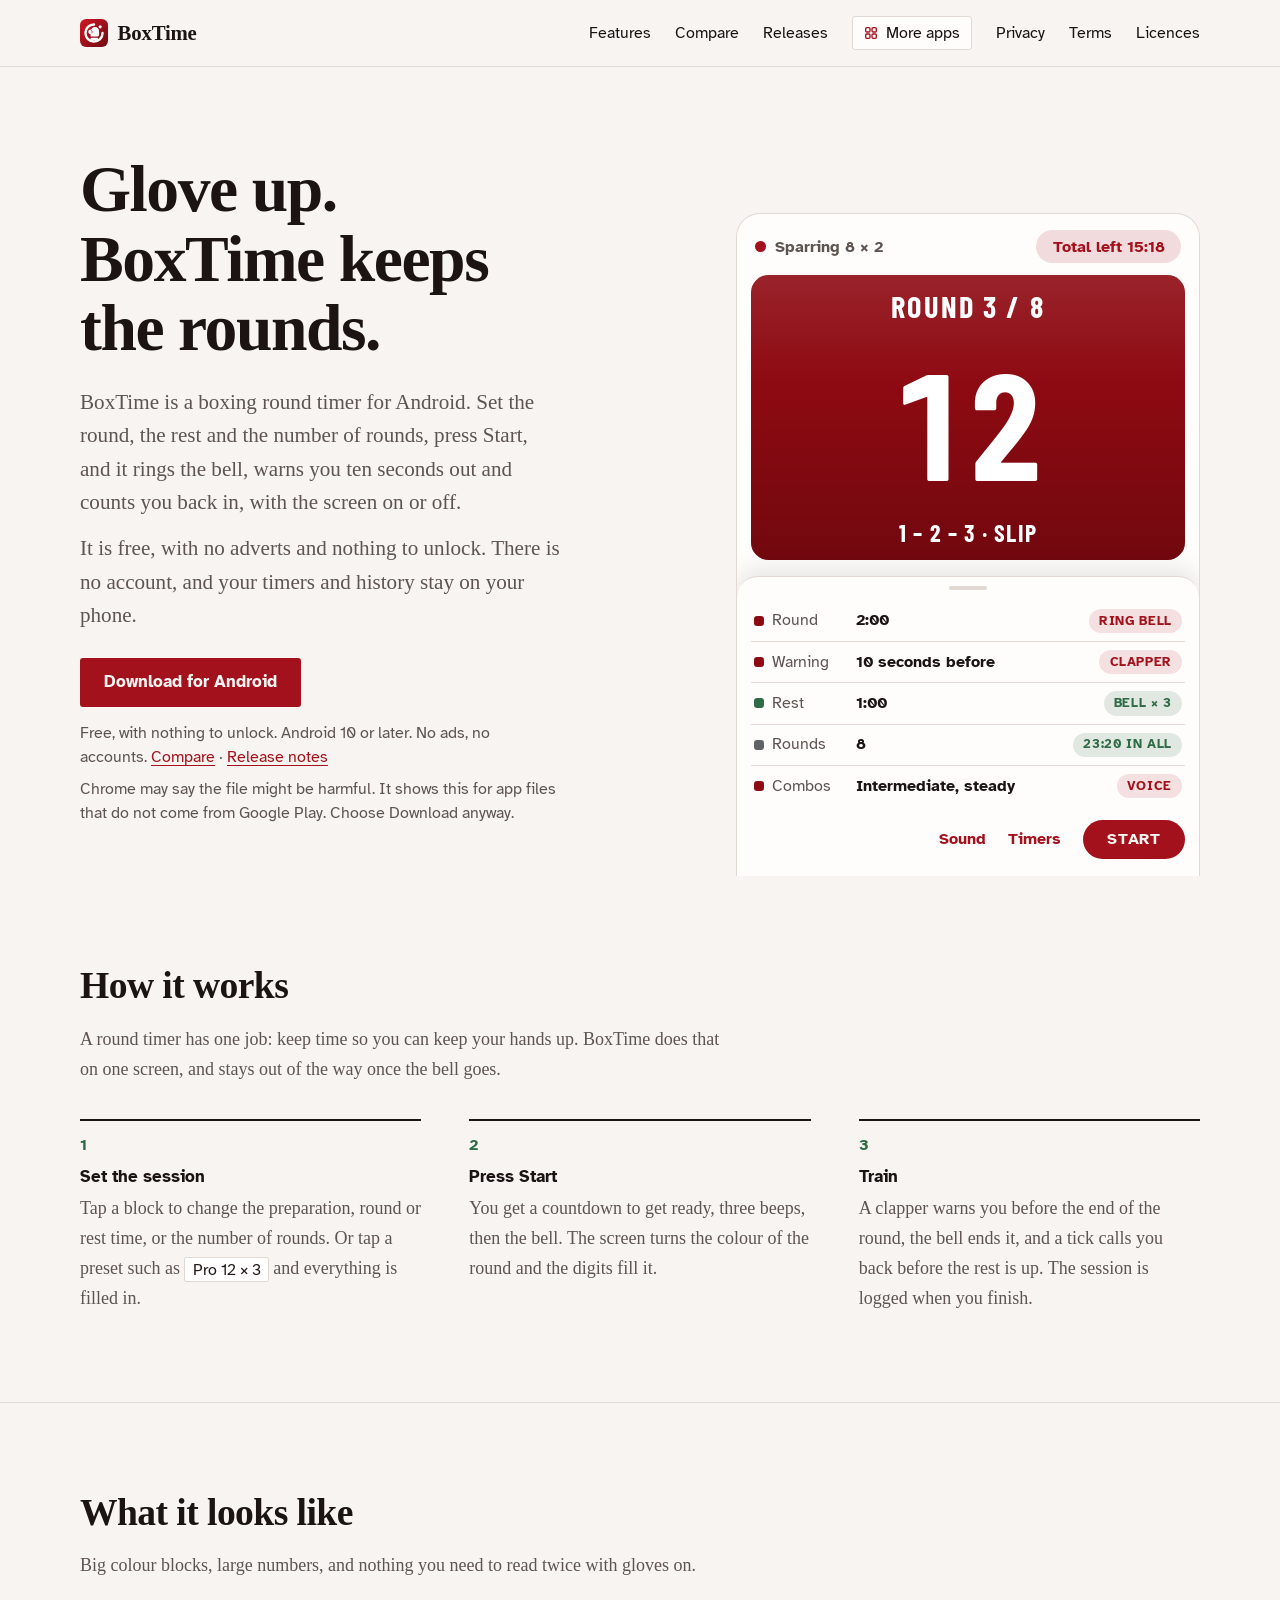
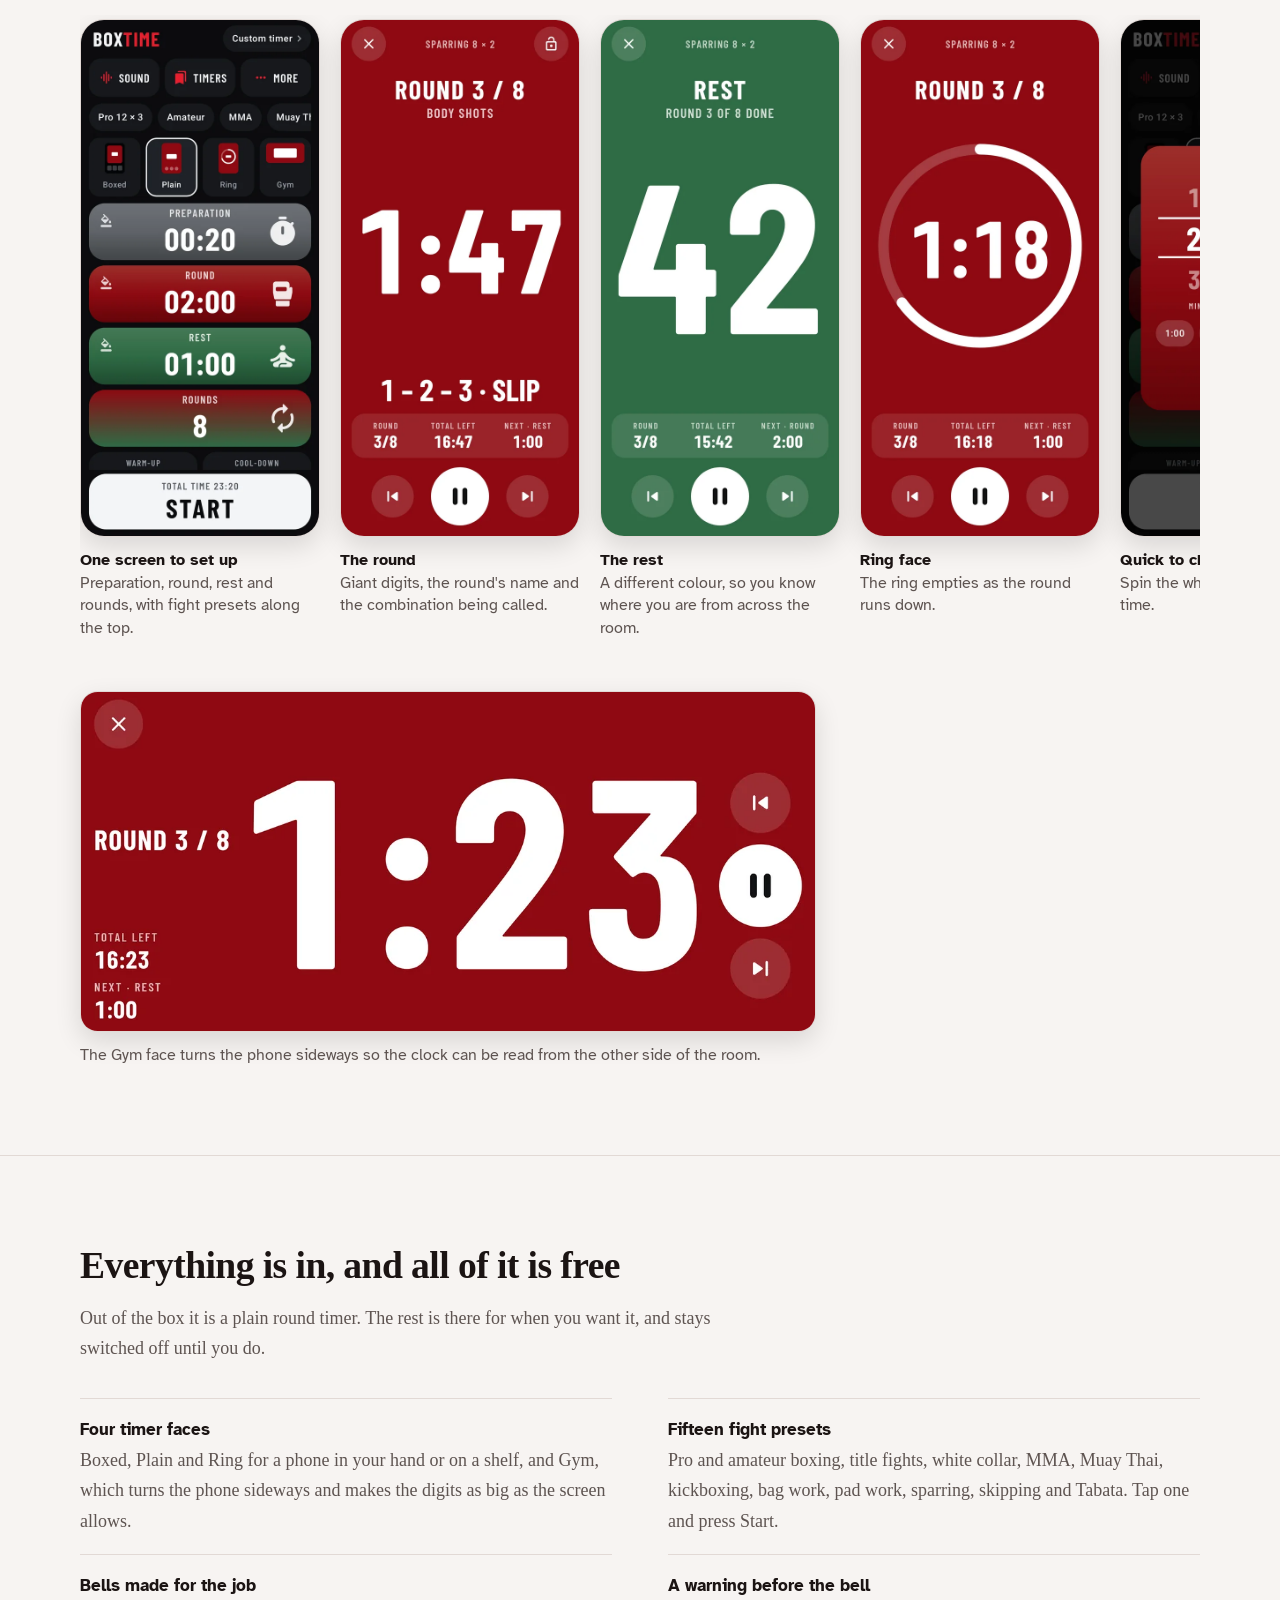
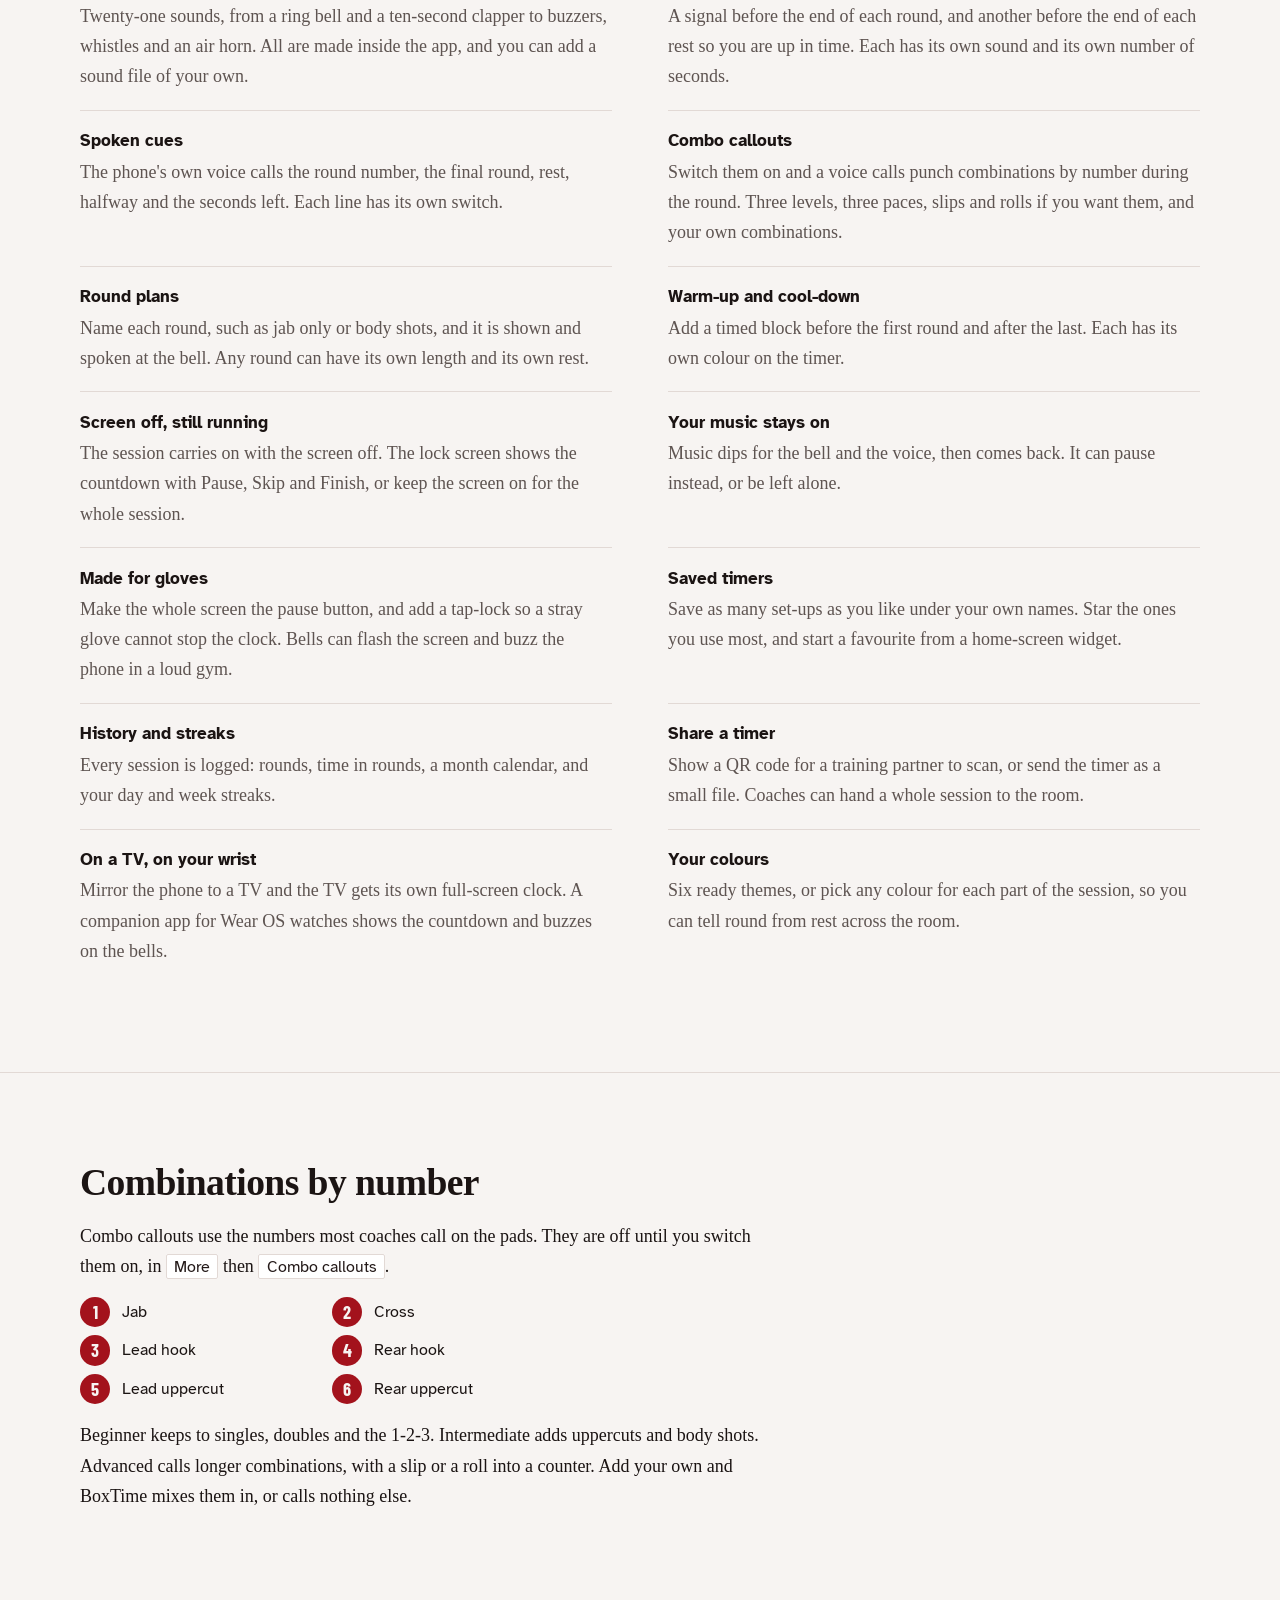
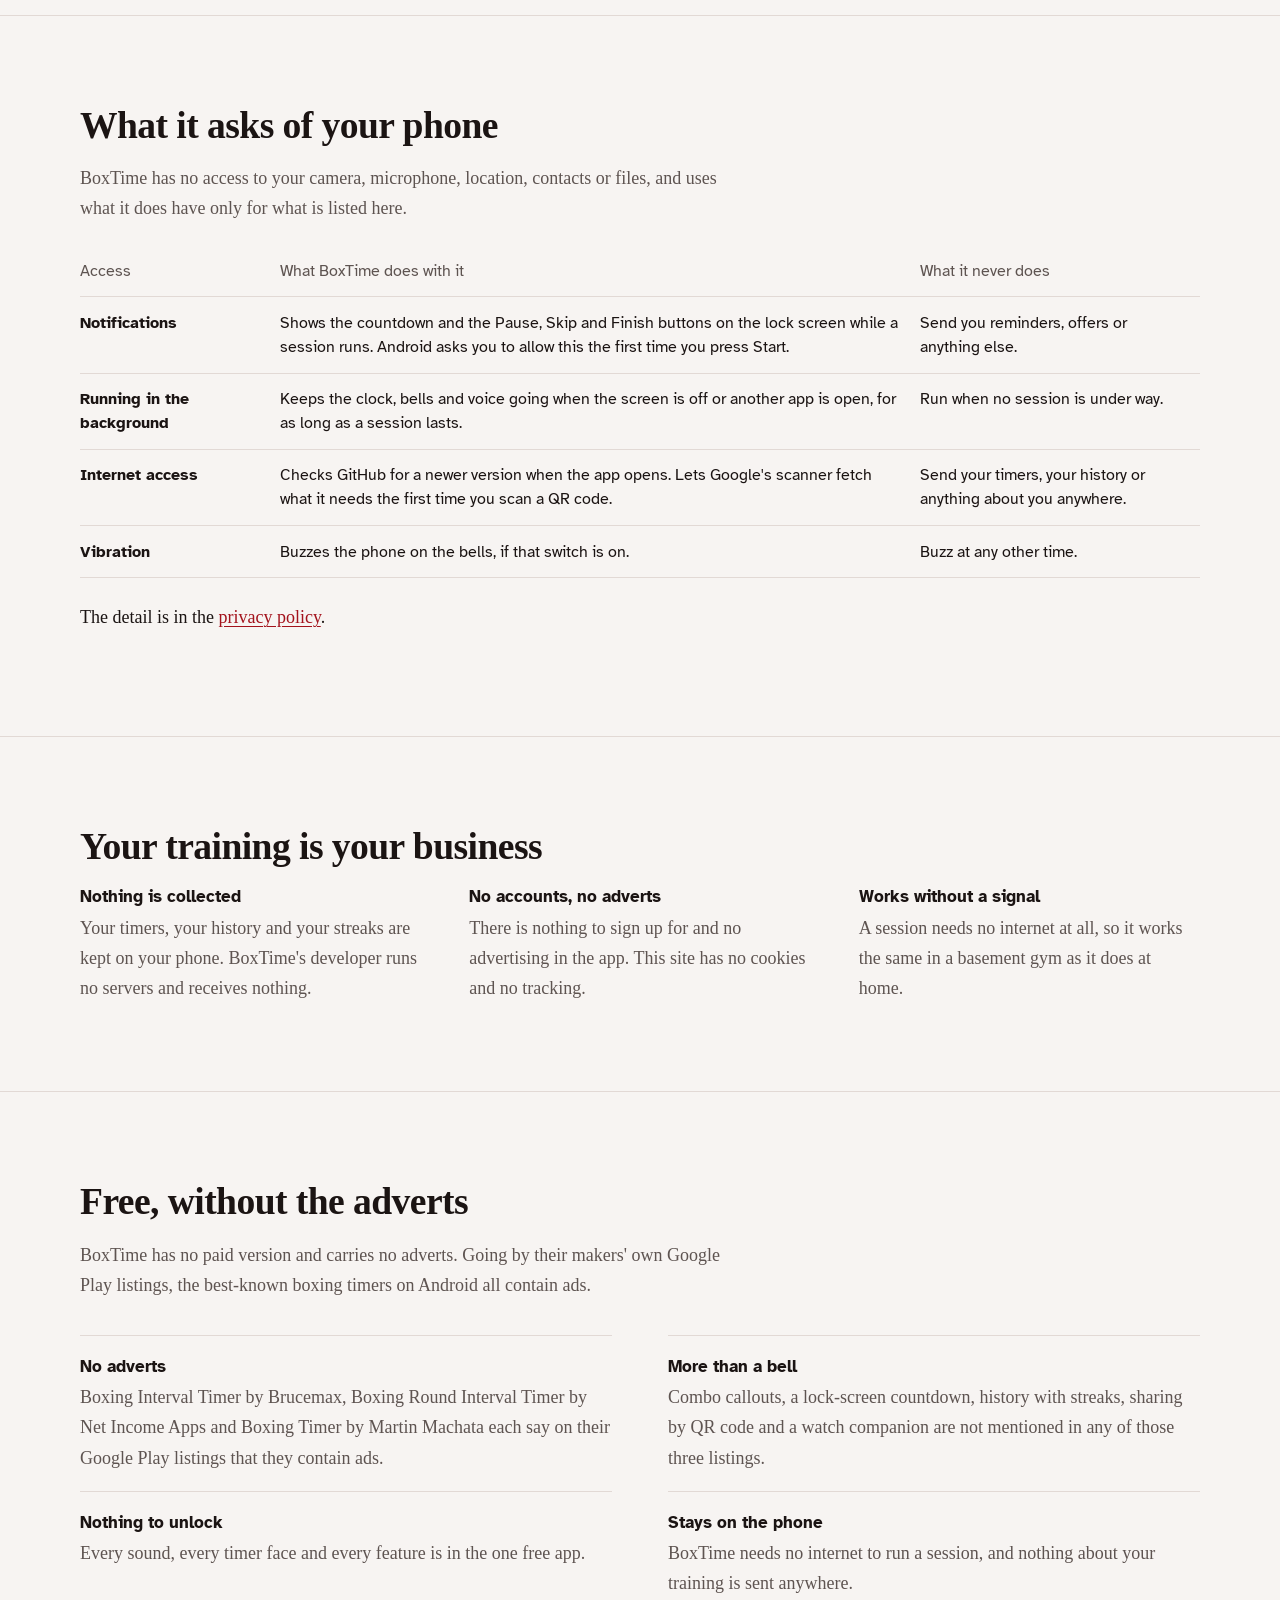
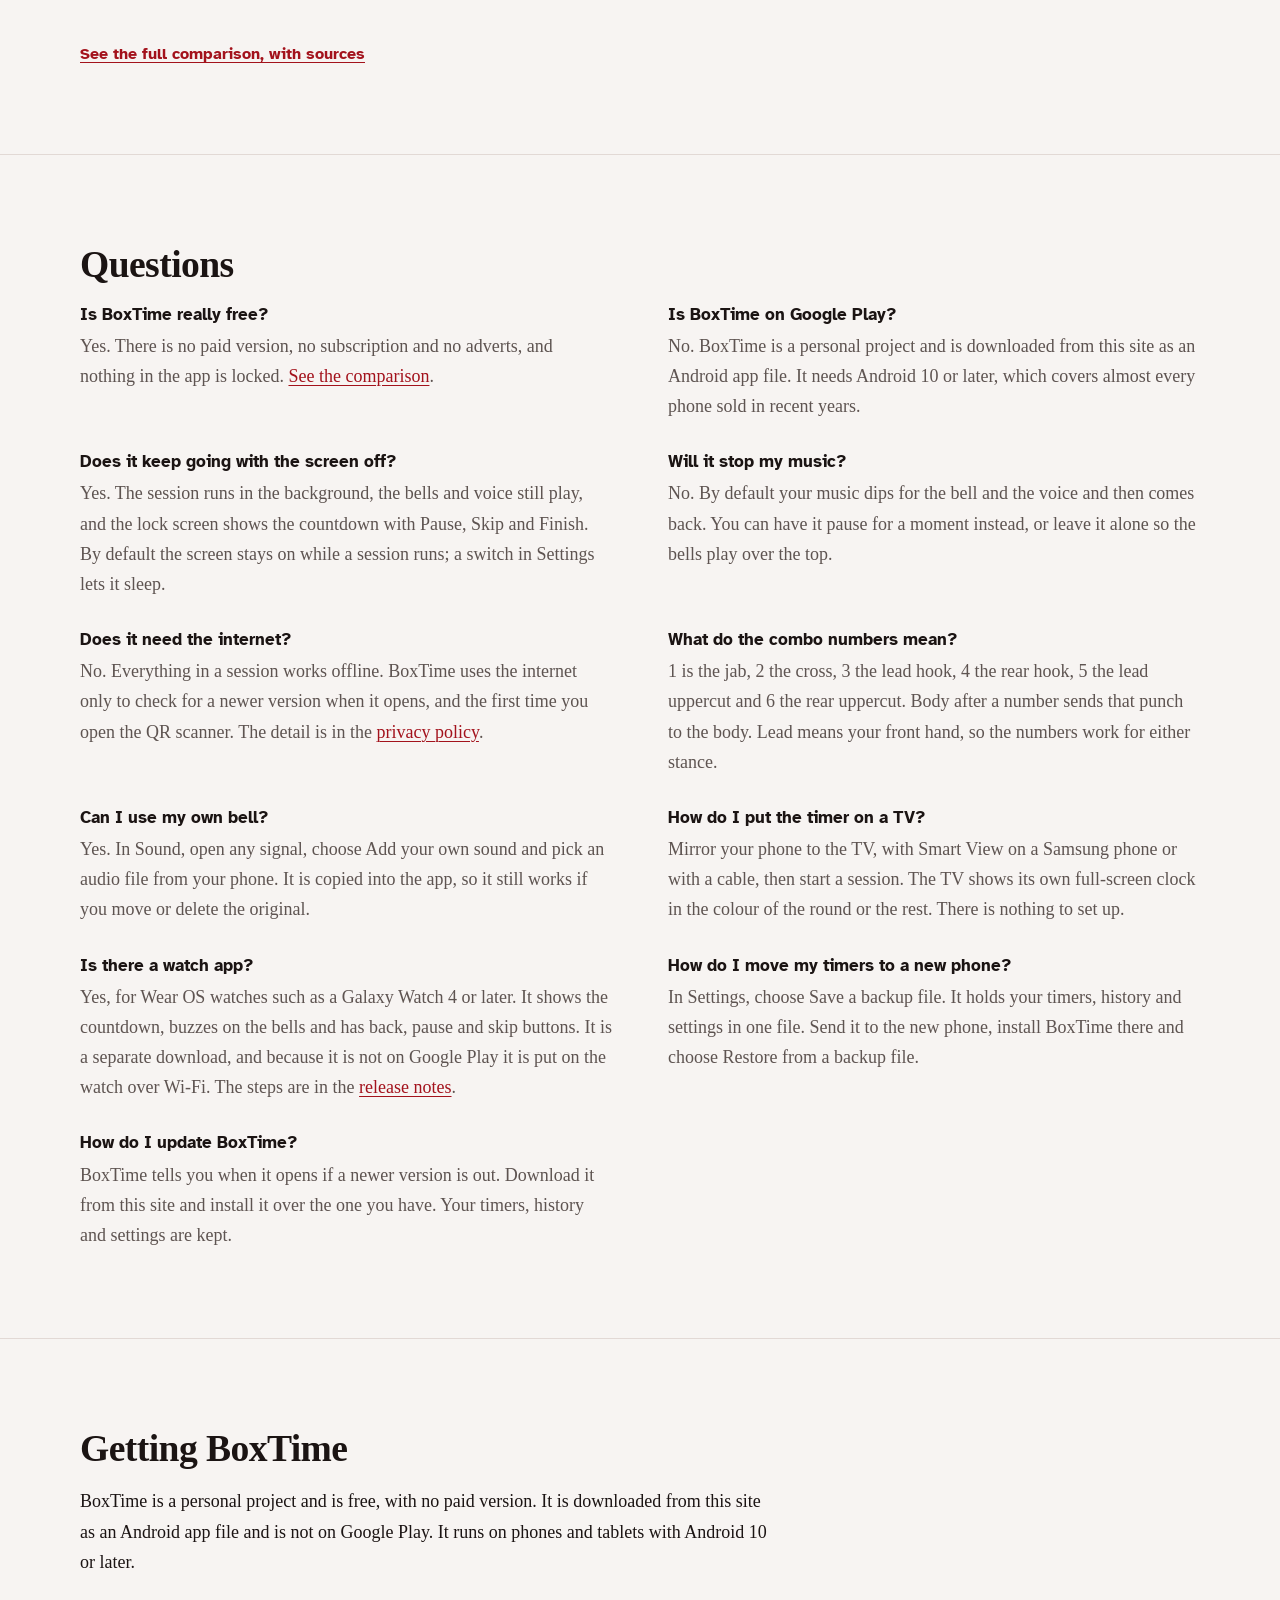
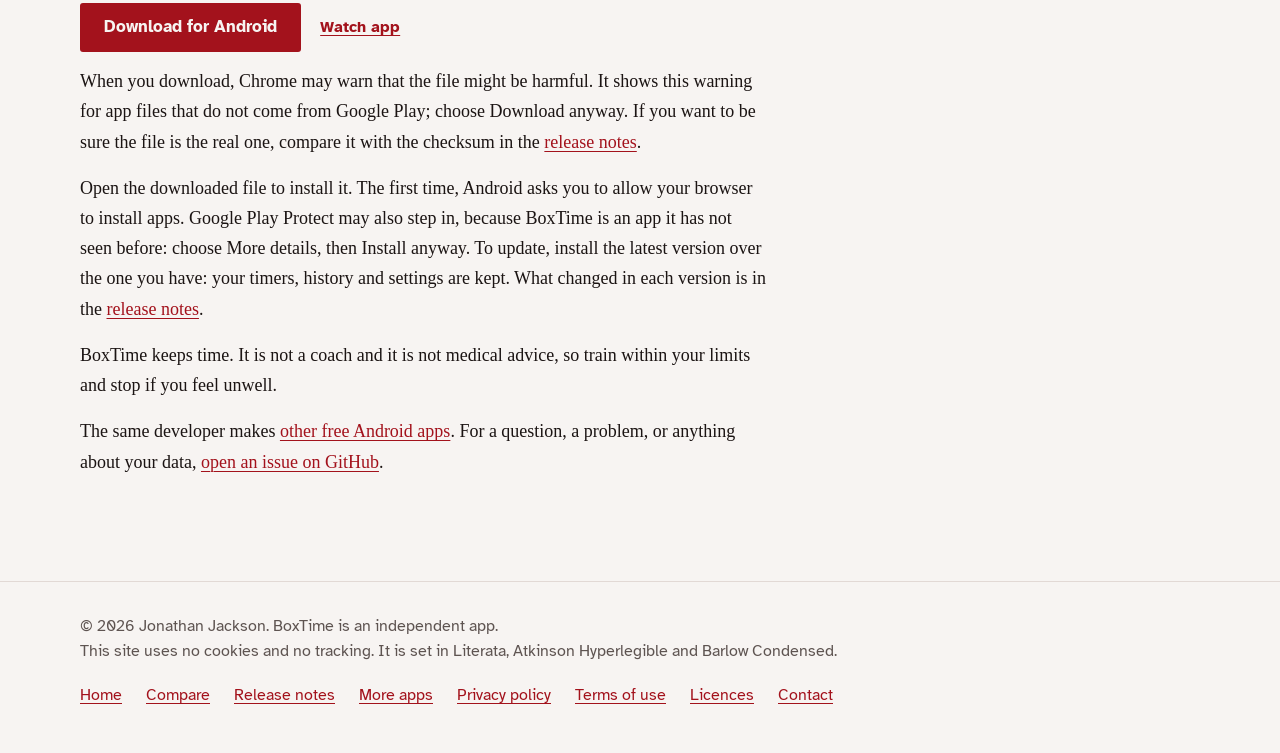
==== index.html @ b1525346 "Add the BoxTime website" ====
<!DOCTYPE html>
<html lang="en-GB">
<head>
<meta charset="utf-8">
<meta name="viewport" content="width=device-width, initial-scale=1">
<title>BoxTime: a free boxing round timer for Android</title>
<meta name="description" content="BoxTime is a boxing round timer for Android with bells, a ten-second warning, spoken cues and combo callouts. It runs with the screen off. Free, no adverts, no accounts.">
<meta name="author" content="Jonathan Jackson">
<link rel="canonical" href="https://customgpter.github.io/boxtime/">
<meta name="theme-color" content="#f7f4f2" media="(prefers-color-scheme: light)">
<meta name="theme-color" content="#100c0c" media="(prefers-color-scheme: dark)">
<meta property="og:type" content="website">
<meta property="og:site_name" content="BoxTime">
<meta property="og:title" content="BoxTime: a free boxing round timer for Android">
<meta property="og:description" content="BoxTime is a boxing round timer for Android with bells, a ten-second warning, spoken cues and combo callouts. It runs with the screen off. Free, no adverts, no accounts.">
<meta property="og:url" content="https://customgpter.github.io/boxtime/">
<meta property="og:image" content="https://customgpter.github.io/boxtime/assets/og.png">
<meta property="og:image:width" content="1200">
<meta property="og:image:height" content="630">
<meta property="og:image:alt" content="The BoxTime timer showing round 3 of 8 with 18 seconds left, beside the BoxTime name">
<meta property="og:locale" content="en_GB">
<meta name="twitter:card" content="summary_large_image">
<link rel="icon" href="assets/favicon.svg" type="image/svg+xml">
<link rel="apple-touch-icon" href="assets/apple-touch-icon.png">
<link rel="preload" href="assets/fonts/literata-latin-700-normal.woff2" as="font" type="font/woff2" crossorigin>
<link rel="preload" href="assets/fonts/literata-latin-400-normal.woff2" as="font" type="font/woff2" crossorigin>
<link rel="stylesheet" href="assets/site.css?v=1">
<script type="application/ld+json">{"@context":"https://schema.org","@type":"SoftwareApplication","name":"BoxTime","url":"https://customgpter.github.io/boxtime/","description":"BoxTime is an Android round timer for boxing, MMA, Muay Thai and bag work. It rings the bell, warns before the end of the round, speaks the round number and can call punch combinations. It runs with the screen off.","applicationCategory":"HealthApplication","applicationSubCategory":"Boxing round timer","operatingSystem":"Android 10 or later","softwareVersion":"1.0","downloadUrl":"https://github.com/CustomGPTer/boxtime/releases/latest/download/BoxTime.apk","releaseNotes":"https://customgpter.github.io/boxtime/releases.html","offers":{"@type":"Offer","price":"0","priceCurrency":"GBP"},"inLanguage":"en-GB","image":"https://customgpter.github.io/boxtime/assets/og.png","screenshot":["https://customgpter.github.io/boxtime/assets/shots/home.webp","https://customgpter.github.io/boxtime/assets/shots/timer.webp","https://customgpter.github.io/boxtime/assets/shots/ring.webp"],"featureList":["Four timer faces","Fifteen fight presets","Bells made for the job","A warning before the bell","Spoken cues","Combo callouts","Round plans","Warm-up and cool-down","Screen off, still running","Your music stays on","Made for gloves","Saved timers","History and streaks","Share a timer","On a TV, on your wrist","Your colours","Backup to a file","No adverts, no accounts"],"author":{"@type":"Person","name":"Jonathan Jackson"}}</script>
<script type="application/ld+json">{"@context":"https://schema.org","@type":"WebSite","name":"BoxTime","url":"https://customgpter.github.io/boxtime/","inLanguage":"en-GB"}</script>
<script type="application/ld+json">{"@context":"https://schema.org","@type":"FAQPage","mainEntity":[{"@type":"Question","name":"Is BoxTime really free?","acceptedAnswer":{"@type":"Answer","text":"Yes. There is no paid version, no subscription and no adverts, and nothing in the app is locked."}},{"@type":"Question","name":"Is BoxTime on Google Play?","acceptedAnswer":{"@type":"Answer","text":"No. BoxTime is a personal project and is downloaded from this site as an Android app file. It needs Android 10 or later, which covers almost every phone sold in recent years."}},{"@type":"Question","name":"Does it keep going with the screen off?","acceptedAnswer":{"@type":"Answer","text":"Yes. The session runs in the background, the bells and voice still play, and the lock screen shows the countdown with Pause, Skip and Finish. By default the screen stays on while a session runs; a switch in Settings lets it sleep."}},{"@type":"Question","name":"Will it stop my music?","acceptedAnswer":{"@type":"Answer","text":"No. By default your music dips for the bell and the voice and then comes back. You can have it pause for a moment instead, or leave it alone so the bells play over the top."}},{"@type":"Question","name":"Does it need the internet?","acceptedAnswer":{"@type":"Answer","text":"No. Everything in a session works offline. BoxTime uses the internet only to check for a newer version when it opens, and the first time you open the QR scanner."}},{"@type":"Question","name":"What do the combo numbers mean?","acceptedAnswer":{"@type":"Answer","text":"1 is the jab, 2 the cross, 3 the lead hook, 4 the rear hook, 5 the lead uppercut and 6 the rear uppercut. Body after a number sends that punch to the body. Lead means your front hand, so the numbers work for either stance."}},{"@type":"Question","name":"Can I use my own bell?","acceptedAnswer":{"@type":"Answer","text":"Yes. In Sound, open any signal, choose Add your own sound and pick an audio file from your phone. It is copied into the app, so it still works if you move or delete the original."}},{"@type":"Question","name":"How do I put the timer on a TV?","acceptedAnswer":{"@type":"Answer","text":"Mirror your phone to the TV, with Smart View on a Samsung phone or with a cable, then start a session. The TV shows its own full-screen clock in the colour of the round or the rest. There is nothing to set up."}},{"@type":"Question","name":"Is there a watch app?","acceptedAnswer":{"@type":"Answer","text":"Yes, for Wear OS watches such as a Galaxy Watch 4 or later. It shows the countdown, buzzes on the bells and has back, pause and skip buttons. It is a separate download, and because it is not on Google Play it is put on the watch over Wi-Fi."}},{"@type":"Question","name":"How do I move my timers to a new phone?","acceptedAnswer":{"@type":"Answer","text":"In Settings, choose Save a backup file. It holds your timers, history and settings in one file. Send it to the new phone, install BoxTime there and choose Restore from a backup file."}},{"@type":"Question","name":"How do I update BoxTime?","acceptedAnswer":{"@type":"Answer","text":"BoxTime tells you when it opens if a newer version is out. Download it from this site and install it over the one you have. Your timers, history and settings are kept."}}]}</script>
</head>
<body>
<a class="skip" href="#main">Skip to content</a>
<header class="masthead">
<div class="wrap">
<a class="brand" href="./" aria-label="BoxTime home"><svg viewBox="0 0 108 108" aria-hidden="true"><defs><linearGradient id="bt-m" x1="0" y1="0" x2="1" y2="1"><stop offset="0" stop-color="#d01826"/><stop offset="1" stop-color="#6e0a10"/></linearGradient></defs><rect width="108" height="108" rx="24" fill="url(#bt-m)"/><g transform="translate(54 54) scale(1.32) translate(-54 -54)"><path d="M54 29a25 25 0 1 0 25 25" fill="none" stroke="#fff" stroke-width="7" stroke-linecap="round"/><circle cx="72" cy="36" r="4.5" fill="#fff"/><g transform="translate(54 56) scale(1.12) translate(-54 -56)"><path fill="#fff" d="M47 66.5h15.5a2 2 0 0 1 2 2v2.2a2 2 0 0 1-2 2H47a2 2 0 0 1-2-2v-2.2a2 2 0 0 1 2-2z"/><path fill="#fff" d="M45.2 63.6V57.5c-3.6-.6-6-3.3-6-6.7 0-3.3 2.6-5.8 5.8-5.8.5 0 1 .1 1.5.2C48.3 41.3 52 38.8 56.5 38.8c6.3 0 10.7 4.7 10.7 10.7v9.3c0 2.7-2.1 4.8-4.8 4.8z"/><path d="M46.3 46.2c1.7 1.3 2.7 3.1 2.7 5.3v2.2" fill="none" stroke="#b3121d" stroke-width="2.2" stroke-linecap="round"/></g></g></svg><span>BoxTime</span></a>
<nav aria-label="Main"><ul><li><a href="./#features">Features</a></li><li><a href="compare.html">Compare</a></li><li><a href="releases.html">Releases</a></li><li><a class="more-apps" href="more-apps.html"><svg viewBox="0 0 24 24" aria-hidden="true"><rect x="4" y="4" width="6.5" height="6.5" rx="1.6"/><rect x="13.5" y="4" width="6.5" height="6.5" rx="1.6"/><rect x="4" y="13.5" width="6.5" height="6.5" rx="1.6"/><rect x="13.5" y="13.5" width="6.5" height="6.5" rx="1.6"/></svg>More apps</a></li><li><a href="privacy.html">Privacy</a></li><li><a href="terms.html">Terms</a></li><li><a href="licences.html">Licences</a></li></ul></nav>
</div>
</header>
<main id="main">
<div class="hero">
<div class="wrap hero-grid">
<div class="hero-copy">
<h1>Glove up. BoxTime keeps the rounds.</h1>
<p class="lede">BoxTime is a boxing round timer for Android. Set the round, the rest and the number of rounds, press Start, and it rings the bell, warns you ten seconds out and counts you back in, with the screen on or off.</p>
<p class="lede">It is free, with no adverts and nothing to unlock. There is no account, and your timers and history stay on your phone.</p>
<p class="get"><a class="button" href="https://github.com/CustomGPTer/boxtime/releases/latest/download/BoxTime.apk">Download for Android</a></p>
<p class="facts">Free, with nothing to unlock. Android 10 or later. No ads, no accounts. <a href="compare.html">Compare</a> &middot; <a href="releases.html">Release notes</a></p>
<p class="facts">Chrome may say the file might be harmful. It shows this for app files that do not come from Google Play. Choose Download anyway.</p>
</div>
<div class="demo" role="img" aria-label="The BoxTime timer during round 3 of 8. A red screen counts down the last seconds of the round and shows the combination being called, 1, 2, 3, slip. At the bell the screen flashes and turns green for the rest. Underneath are the settings for the session: two-minute rounds, a clapper ten seconds before the bell, one-minute rests, eight rounds and combo callouts. The buttons read Sound, Timers and Start."><div class="view"><div class="bar"><span class="dot"></span><span>Sparring 8 &times; 2</span><span class="next">Total left 15:18</span></div><div class="stage"><span class="ph"><span class="ph-a">Round 3 / 8</span><span class="ph-b">Rest</span></span><span class="clock"><span class="reel"><b>12</b><b>11</b><b>10</b><b>9</b><b>8</b><b>7</b><b>6</b><b>5</b><b>4</b><b>3</b><b>2</b><b>1</b><b>8</b><b>7</b><b>6</b><b>5</b><b>4</b><b>3</b><b>2</b><b>1</b></span></span><span class="call"><span class="call-a">1 &ndash; 2 &ndash; 3 &middot; slip</span><span class="call-b">Round 4 next</span></span></div></div><div class="sheet"><ul class="rows"><li class="row" style="--j:0;--c:#8e0a12"><span class="k">Round</span><span class="v">2:00</span><span class="t">Ring bell</span></li><li class="row" style="--j:1;--c:#8e0a12"><span class="k">Warning</span><span class="v">10 seconds before</span><span class="t">Clapper</span></li><li class="row calm" style="--j:2;--c:#2f6b45"><span class="k">Rest</span><span class="v">1:00</span><span class="t">Bell &times; 3</span></li><li class="row calm" style="--j:3;--c:#5f6368"><span class="k">Rounds</span><span class="v">8</span><span class="t">23:20 in all</span></li><li class="row" style="--j:4;--c:#8e0a12"><span class="k">Combos</span><span class="v">Intermediate, steady</span><span class="t">Voice</span></li></ul><div class="acts"><span>Sound</span><span>Timers</span><span class="do">START</span></div></div></div>
</div>
</div>

<section id="how" aria-labelledby="how-h">
<div class="wrap">
<h2 id="how-h">How it works</h2>
<p class="intro">A round timer has one job: keep time so you can keep your hands up. BoxTime does that on one screen, and stays out of the way once the bell goes.</p>
<ol class="steps">
<li><h3>Set the session</h3><p>Tap a block to change the preparation, round or rest time, or the number of rounds. Or tap a preset such as <span class="path">Pro 12 &times; 3</span> and everything is filled in.</p></li>
<li><h3>Press Start</h3><p>You get a countdown to get ready, three beeps, then the bell. The screen turns the colour of the round and the digits fill it.</p></li>
<li><h3>Train</h3><p>A clapper warns you before the end of the round, the bell ends it, and a tick calls you back before the rest is up. The session is logged when you finish.</p></li>
</ol>
</div>
</section>

<section id="screens" aria-labelledby="screens-h">
<div class="wrap">
<h2 id="screens-h">What it looks like</h2>
<p class="intro">Big colour blocks, large numbers, and nothing you need to read twice with gloves on.</p>
<ul class="shots"><li><figure><img src="assets/shots/home.webp" width="540" height="1170" alt="One screen to set up: Preparation, round, rest and rounds, with fight presets along the top."><figcaption><strong>One screen to set up</strong>Preparation, round, rest and rounds, with fight presets along the top.</figcaption></figure></li><li><figure><img src="assets/shots/timer.webp" width="540" height="1170" alt="The round: Giant digits, the round's name and the combination being called."><figcaption><strong>The round</strong>Giant digits, the round's name and the combination being called.</figcaption></figure></li><li><figure><img src="assets/shots/rest.webp" width="540" height="1170" alt="The rest: A different colour, so you know where you are from across the room."><figcaption><strong>The rest</strong>A different colour, so you know where you are from across the room.</figcaption></figure></li><li><figure><img src="assets/shots/ring.webp" width="540" height="1170" alt="Ring face: The ring empties as the round runs down."><figcaption><strong>Ring face</strong>The ring empties as the round runs down.</figcaption></figure></li><li><figure><img src="assets/shots/picker.webp" width="540" height="1170" alt="Quick to change: Spin the wheels or tap a ready time."><figcaption><strong>Quick to change</strong>Spin the wheels or tap a ready time.</figcaption></figure></li><li><figure><img src="assets/shots/history.webp" width="540" height="1170" alt="History: Sessions, rounds, streaks and a month calendar."><figcaption><strong>History</strong>Sessions, rounds, streaks and a month calendar.</figcaption></figure></li></ul>
<figure class="wide-shot"><img src="assets/shots/gym.webp" width="1040" height="480" alt="The Gym face: the phone turned sideways, with the time left in the round filling the screen" loading="lazy"><figcaption>The Gym face turns the phone sideways so the clock can be read from the other side of the room.</figcaption></figure>
</div>
</section>

<section id="features" aria-labelledby="features-h">
<div class="wrap">
<h2 id="features-h">Everything is in, and all of it is free</h2>
<p class="intro">Out of the box it is a plain round timer. The rest is there for when you want it, and stays switched off until you do.</p>
<dl class="features">
<div><dt>Four timer faces</dt><dd>Boxed, Plain and Ring for a phone in your hand or on a shelf, and Gym, which turns the phone sideways and makes the digits as big as the screen allows.</dd></div>
<div><dt>Fifteen fight presets</dt><dd>Pro and amateur boxing, title fights, white collar, MMA, Muay Thai, kickboxing, bag work, pad work, sparring, skipping and Tabata. Tap one and press Start.</dd></div>
<div><dt>Bells made for the job</dt><dd>Twenty-one sounds, from a ring bell and a ten-second clapper to buzzers, whistles and an air horn. All are made inside the app, and you can add a sound file of your own.</dd></div>
<div><dt>A warning before the bell</dt><dd>A signal before the end of each round, and another before the end of each rest so you are up in time. Each has its own sound and its own number of seconds.</dd></div>
<div><dt>Spoken cues</dt><dd>The phone's own voice calls the round number, the final round, rest, halfway and the seconds left. Each line has its own switch.</dd></div>
<div><dt>Combo callouts</dt><dd>Switch them on and a voice calls punch combinations by number during the round. Three levels, three paces, slips and rolls if you want them, and your own combinations.</dd></div>
<div><dt>Round plans</dt><dd>Name each round, such as jab only or body shots, and it is shown and spoken at the bell. Any round can have its own length and its own rest.</dd></div>
<div><dt>Warm-up and cool-down</dt><dd>Add a timed block before the first round and after the last. Each has its own colour on the timer.</dd></div>
<div><dt>Screen off, still running</dt><dd>The session carries on with the screen off. The lock screen shows the countdown with Pause, Skip and Finish, or keep the screen on for the whole session.</dd></div>
<div><dt>Your music stays on</dt><dd>Music dips for the bell and the voice, then comes back. It can pause instead, or be left alone.</dd></div>
<div><dt>Made for gloves</dt><dd>Make the whole screen the pause button, and add a tap-lock so a stray glove cannot stop the clock. Bells can flash the screen and buzz the phone in a loud gym.</dd></div>
<div><dt>Saved timers</dt><dd>Save as many set-ups as you like under your own names. Star the ones you use most, and start a favourite from a home-screen widget.</dd></div>
<div><dt>History and streaks</dt><dd>Every session is logged: rounds, time in rounds, a month calendar, and your day and week streaks.</dd></div>
<div><dt>Share a timer</dt><dd>Show a QR code for a training partner to scan, or send the timer as a small file. Coaches can hand a whole session to the room.</dd></div>
<div><dt>On a TV, on your wrist</dt><dd>Mirror the phone to a TV and the TV gets its own full-screen clock. A companion app for Wear OS watches shows the countdown and buzzes on the bells.</dd></div>
<div><dt>Your colours</dt><dd>Six ready themes, or pick any colour for each part of the session, so you can tell round from rest across the room.</dd></div>
</dl>
</div>
</section>

<section id="combos" aria-labelledby="combos-h">
<div class="wrap"><div class="measure">
<h2 id="combos-h">Combinations by number</h2>
<p>Combo callouts use the numbers most coaches call on the pads. They are off until you switch them on, in <span class="path">More</span> then <span class="path">Combo callouts</span>.</p>
<ul class="punches">
<li><b>1</b>Jab</li><li><b>2</b>Cross</li><li><b>3</b>Lead hook</li><li><b>4</b>Rear hook</li><li><b>5</b>Lead uppercut</li><li><b>6</b>Rear uppercut</li>
</ul>
<p>Beginner keeps to singles, doubles and the 1-2-3. Intermediate adds uppercuts and body shots. Advanced calls longer combinations, with a slip or a roll into a counter. Add your own and BoxTime mixes them in, or calls nothing else.</p>
</div></div>
</section>

<section id="permissions" aria-labelledby="permissions-h">
<div class="wrap">
<h2 id="permissions-h">What it asks of your phone</h2>
<p class="intro">BoxTime has no access to your camera, microphone, location, contacts or files, and uses what it does have only for what is listed here.</p>
<div class="scroll">
<table>
<thead><tr><th scope="col">Access</th><th scope="col">What BoxTime does with it</th><th scope="col">What it never does</th></tr></thead>
<tbody>
<tr><th scope="row">Notifications</th><td>Shows the countdown and the Pause, Skip and Finish buttons on the lock screen while a session runs. Android asks you to allow this the first time you press Start.</td><td>Send you reminders, offers or anything else.</td></tr>
<tr><th scope="row">Running in the background</th><td>Keeps the clock, bells and voice going when the screen is off or another app is open, for as long as a session lasts.</td><td>Run when no session is under way.</td></tr>
<tr><th scope="row">Internet access</th><td>Checks GitHub for a newer version when the app opens. Lets Google's scanner fetch what it needs the first time you scan a QR code.</td><td>Send your timers, your history or anything about you anywhere.</td></tr>
<tr><th scope="row">Vibration</th><td>Buzzes the phone on the bells, if that switch is on.</td><td>Buzz at any other time.</td></tr>
</tbody>
</table>
</div>
<p class="after-table">The detail is in the <a href="privacy.html">privacy policy</a>.</p>
</div>
</section>

<section id="privacy" aria-labelledby="privacy-h">
<div class="wrap">
<h2 id="privacy-h">Your training is your business</h2>
<ul class="plain">
<li><h3>Nothing is collected</h3><p>Your timers, your history and your streaks are kept on your phone. BoxTime's developer runs no servers and receives nothing.</p></li>
<li><h3>No accounts, no adverts</h3><p>There is nothing to sign up for and no advertising in the app. This site has no cookies and no tracking.</p></li>
<li><h3>Works without a signal</h3><p>A session needs no internet at all, so it works the same in a basement gym as it does at home.</p></li>
</ul>
</div>
</section>

<section id="free" aria-labelledby="free-h">
<div class="wrap">
<h2 id="free-h">Free, without the adverts</h2>
<p class="intro">BoxTime has no paid version and carries no adverts. Going by their makers' own Google Play listings, the best-known boxing timers on Android all contain ads.</p>
<dl class="features">
<div><dt>No adverts</dt><dd>Boxing Interval Timer by Brucemax, Boxing Round Interval Timer by Net Income Apps and Boxing Timer by Martin Machata each say on their Google Play listings that they contain ads.</dd></div>
<div><dt>More than a bell</dt><dd>Combo callouts, a lock-screen countdown, history with streaks, sharing by QR code and a watch companion are not mentioned in any of those three listings.</dd></div>
<div><dt>Nothing to unlock</dt><dd>Every sound, every timer face and every feature is in the one free app.</dd></div>
<div><dt>Stays on the phone</dt><dd>BoxTime needs no internet to run a session, and nothing about your training is sent anywhere.</dd></div>
</dl>
<p class="more"><a href="compare.html">See the full comparison, with sources</a></p>
</div>
</section>

<section id="questions" aria-labelledby="questions-h">
<div class="wrap">
<h2 id="questions-h">Questions</h2>
<div class="faq">
<div><h3>Is BoxTime really free?</h3><p>Yes. There is no paid version, no subscription and no adverts, and nothing in the app is locked. <a href="compare.html">See the comparison</a>.</p></div><div><h3>Is BoxTime on Google Play?</h3><p>No. BoxTime is a personal project and is downloaded from this site as an Android app file. It needs Android 10 or later, which covers almost every phone sold in recent years.</p></div><div><h3>Does it keep going with the screen off?</h3><p>Yes. The session runs in the background, the bells and voice still play, and the lock screen shows the countdown with Pause, Skip and Finish. By default the screen stays on while a session runs; a switch in Settings lets it sleep.</p></div><div><h3>Will it stop my music?</h3><p>No. By default your music dips for the bell and the voice and then comes back. You can have it pause for a moment instead, or leave it alone so the bells play over the top.</p></div><div><h3>Does it need the internet?</h3><p>No. Everything in a session works offline. BoxTime uses the internet only to check for a newer version when it opens, and the first time you open the QR scanner. The detail is in the <a href="privacy.html#services">privacy policy</a>.</p></div><div><h3>What do the combo numbers mean?</h3><p>1 is the jab, 2 the cross, 3 the lead hook, 4 the rear hook, 5 the lead uppercut and 6 the rear uppercut. Body after a number sends that punch to the body. Lead means your front hand, so the numbers work for either stance.</p></div><div><h3>Can I use my own bell?</h3><p>Yes. In Sound, open any signal, choose Add your own sound and pick an audio file from your phone. It is copied into the app, so it still works if you move or delete the original.</p></div><div><h3>How do I put the timer on a TV?</h3><p>Mirror your phone to the TV, with Smart View on a Samsung phone or with a cable, then start a session. The TV shows its own full-screen clock in the colour of the round or the rest. There is nothing to set up.</p></div><div><h3>Is there a watch app?</h3><p>Yes, for Wear OS watches such as a Galaxy Watch 4 or later. It shows the countdown, buzzes on the bells and has back, pause and skip buttons. It is a separate download, and because it is not on Google Play it is put on the watch over Wi-Fi. The steps are in the <a href="releases.html#watch">release notes</a>.</p></div><div><h3>How do I move my timers to a new phone?</h3><p>In Settings, choose Save a backup file. It holds your timers, history and settings in one file. Send it to the new phone, install BoxTime there and choose Restore from a backup file.</p></div><div><h3>How do I update BoxTime?</h3><p>BoxTime tells you when it opens if a newer version is out. Download it from this site and install it over the one you have. Your timers, history and settings are kept.</p></div>
</div>
</div>
</section>

<section id="get" aria-labelledby="get-h">
<div class="wrap"><div class="measure">
<h2 id="get-h">Getting BoxTime</h2>
<p>BoxTime is a personal project and is free, with no paid version. It is downloaded from this site as an Android app file and is not on Google Play. It runs on phones and tablets with Android 10 or later.</p>
<p class="get"><a class="button" href="https://github.com/CustomGPTer/boxtime/releases/latest/download/BoxTime.apk">Download for Android</a><a class="also" href="releases.html#watch">Watch app</a></p>
<p>When you download, Chrome may warn that the file might be harmful. It shows this warning for app files that do not come from Google Play; choose Download anyway. If you want to be sure the file is the real one, compare it with the checksum in the <a href="releases.html#checking">release notes</a>.</p>
<p>Open the downloaded file to install it. The first time, Android asks you to allow your browser to install apps. Google Play Protect may also step in, because BoxTime is an app it has not seen before: choose More details, then Install anyway. To update, install the latest version over the one you have: your timers, history and settings are kept. What changed in each version is in the <a href="releases.html">release notes</a>.</p>
<p>BoxTime keeps time. It is not a coach and it is not medical advice, so train within your limits and stop if you feel unwell.</p>
<p>The same developer makes <a href="more-apps.html">other free Android apps</a>. For a question, a problem, or anything about your data, <a href="https://github.com/CustomGPTer/boxtime/issues">open an issue on GitHub</a>.</p>
</div></div>
</section>
</main>
<footer class="colophon">
<div class="wrap">
<div>
<p>&copy; 2026 Jonathan Jackson. BoxTime is an independent app.</p>
<p>This site uses no cookies and no tracking. It is set in Literata, Atkinson Hyperlegible and Barlow Condensed.</p>
</div>
<nav aria-label="Footer"><ul>
<li><a href="./">Home</a></li>
<li><a href="compare.html">Compare</a></li>
<li><a href="releases.html">Release notes</a></li>
<li><a href="more-apps.html">More apps</a></li>
<li><a href="privacy.html">Privacy policy</a></li>
<li><a href="terms.html">Terms of use</a></li>
<li><a href="licences.html">Licences</a></li>
<li><a href="https://github.com/CustomGPTer/boxtime/issues">Contact</a></li>
</ul></nav>
</div>
</footer>
</body>
</html>
---- assets/site.css ----
@font-face{font-family:"Literata";src:url("fonts/literata-latin-400-normal.woff2") format("woff2");font-weight:400;font-style:normal;font-display:swap}
@font-face{font-family:"Literata";src:url("fonts/literata-latin-400-italic.woff2") format("woff2");font-weight:400;font-style:italic;font-display:swap}
@font-face{font-family:"Literata";src:url("fonts/literata-latin-700-normal.woff2") format("woff2");font-weight:700;font-style:normal;font-display:swap}
@font-face{font-family:"Atkinson Hyperlegible";src:url("fonts/atkinson-hyperlegible-latin-400-normal.woff2") format("woff2");font-weight:400;font-style:normal;font-display:swap}
@font-face{font-family:"Atkinson Hyperlegible";src:url("fonts/atkinson-hyperlegible-latin-700-normal.woff2") format("woff2");font-weight:700;font-style:normal;font-display:swap}
@font-face{font-family:"Barlow Condensed";src:url("fonts/barlow-condensed-latin-700-normal.woff2") format("woff2");font-weight:700;font-style:normal;font-display:swap}

:root{
  --paper:#f7f4f2; --sheet:#fffdfc; --ink:#1b1413; --soft:#5e5451; --rule:#e2d9d5;
  --key:#a3121c; --mark:#2f6b45; --label:#ffffff; --label-ink:#241a19;
  --round:#8e0a12; --rest:#2f6b45; --prep:#5f6368;
  --serif:"Literata",Georgia,"Times New Roman",serif;
  --sans:"Atkinson Hyperlegible",system-ui,-apple-system,"Segoe UI",Roboto,sans-serif;
  --digits:"Barlow Condensed","Arial Narrow",Impact,sans-serif;
  color-scheme:light dark;
}
@media (prefers-color-scheme:dark){
  :root{--paper:#100c0c; --sheet:#191313; --ink:#f4ecea; --soft:#bbaca8; --rule:#352a2b;
    --key:#ff9da1; --mark:#86d3a3; --label:#221a1a; --label-ink:#f4ecea}
}

*,*::before,*::after{box-sizing:border-box}
html{-webkit-text-size-adjust:100%;scroll-behavior:smooth}
@media (prefers-reduced-motion:reduce){html{scroll-behavior:auto}}
body{margin:0;background:var(--paper);color:var(--ink);font:400 1.125rem/1.68 var(--serif);text-rendering:optimizeLegibility}
img,svg{max-width:100%;display:block}
a{color:var(--key);text-decoration-thickness:.06em;text-underline-offset:.18em}
a:hover{text-decoration-thickness:.12em}
:focus-visible{outline:3px solid var(--mark);outline-offset:3px;border-radius:2px}
code{font:.9em/1 ui-monospace,SFMono-Regular,Menlo,Consolas,monospace;overflow-wrap:anywhere}
.skip{position:absolute;left:-999px;top:0;background:var(--ink);color:var(--paper);padding:.6rem 1rem;z-index:10}
.skip:focus{left:.5rem;top:.5rem}

.wrap{width:min(70rem,100% - 2.5rem);margin-inline:auto}
.measure{max-width:43rem}

/* ---------- masthead */
.masthead{border-bottom:1px solid var(--rule)}
.masthead .wrap{display:flex;flex-wrap:wrap;align-items:center;justify-content:space-between;gap:.5rem 2rem;padding-block:1rem}
.brand{display:inline-flex;align-items:center;gap:.6rem;font:700 1.3rem/1 var(--serif);color:var(--ink);text-decoration:none;letter-spacing:-.01em}
.brand svg{width:1.75rem;height:1.75rem;flex:none}
.masthead nav ul{display:flex;flex-wrap:wrap;gap:.25rem 1.5rem;list-style:none;margin:0;padding:0;font:400 1rem/1.4 var(--sans)}
.masthead nav a{color:var(--ink);text-decoration:none;padding-block:.35rem;display:inline-block}
.masthead nav a:hover,.masthead nav a[aria-current="page"]{text-decoration:underline;text-decoration-color:var(--mark);text-decoration-thickness:.14em;text-underline-offset:.4em}

/* ---------- hero */
.hero{padding-block:clamp(2.5rem,7vw,5.5rem) 0}
.hero-grid{display:grid;gap:clamp(2rem,5vw,4rem);align-items:end}
@media (min-width:60rem){.hero-grid{grid-template-columns:minmax(0,5fr) minmax(0,6fr)}}
.hero-copy{padding-bottom:clamp(1rem,4vw,3.5rem)}
h1{font:700 clamp(2.5rem,6.2vw,4.1rem)/1.06 var(--serif);letter-spacing:-.022em;margin:0 0 1.4rem;text-wrap:balance}
.lede{font-size:clamp(1.15rem,2.1vw,1.32rem);line-height:1.58;color:var(--soft);margin:0 0 1.4rem;max-width:33rem}
.facts{font:400 1rem/1.5 var(--sans);color:var(--soft);margin:0}

/* the demo: the one place the page shows off */
.demo{font:400 clamp(.82rem,1.5vw,1rem)/1.3 var(--sans);width:100%;max-width:29rem;margin-inline:auto;border:1px solid var(--rule);border-bottom:0;border-radius:1.5em 1.5em 0 0;background:var(--sheet);overflow:hidden}
@media (min-width:60rem){.demo{margin-inline:auto 0}}
.view{position:relative;padding:.9em .9em 2.3em}
.bar{display:flex;align-items:center;gap:.6em;color:var(--soft);white-space:nowrap;padding:.1em .2em .75em;font-weight:700}
.bar .dot{width:.7em;height:.7em;border-radius:50%;background:var(--key);flex:none}
.bar .next{margin-left:auto;background:color-mix(in srgb,var(--key) 14%,transparent);color:var(--key);border-radius:2em;padding:.38em 1.05em}
.stage{position:relative;aspect-ratio:16/10.5;border-radius:1.1em;overflow:hidden;background:var(--round);color:#fff;display:grid;grid-template-rows:auto 1fr auto;justify-items:center;align-items:center;text-align:center;padding:1em .8em .9em;font-family:var(--digits);font-weight:700;text-transform:uppercase}
.stage::before{content:"";position:absolute;inset:0;background:linear-gradient(180deg,rgba(255,255,255,.10),transparent 38%,rgba(0,0,0,.20));pointer-events:none}
.stage::after{content:"";position:absolute;inset:0;background:#fff;opacity:0;pointer-events:none}
.ph{position:relative;display:grid;font-size:1.9em;line-height:1;letter-spacing:.07em}
.ph span{grid-area:1/1}
.ph .ph-b{opacity:0}
.clock{position:relative;display:block;height:1em;overflow:hidden;font-size:9.4em;line-height:1;font-feature-settings:"tnum"}
.reel{display:block}
.reel b{display:block;height:1em}
.call{position:relative;display:grid;font-size:1.5em;line-height:1;letter-spacing:.05em}
.call span{grid-area:1/1}
.call .call-b{opacity:0}
.sheet{position:relative;border-top:1px solid var(--rule);border-radius:1.3em 1.3em 0 0;margin-top:-1.3em;background:var(--sheet);padding:1.5em .9em 1.1em;box-shadow:0 -.5em 1.4em rgba(0,0,0,.09)}
.sheet::before{content:"";position:absolute;left:50%;top:.6em;width:2.4em;height:.26em;margin-left:-1.2em;border-radius:1em;background:var(--rule)}
.rows{list-style:none;margin:0;padding:0}
.row{display:grid;grid-template-columns:5.6em minmax(0,1fr) auto;align-items:center;gap:.8em;padding:.5em .15em;border-top:1px solid var(--rule)}
.row:first-child{border-top:0}
.row .k{color:var(--soft);display:flex;align-items:center;gap:.5em}
.row .k::before{content:"";width:.62em;height:.62em;border-radius:.2em;background:var(--c,var(--rule));flex:none}
.row .v{justify-self:start;max-width:100%;font-weight:700;color:var(--ink);white-space:nowrap;overflow:hidden;text-overflow:ellipsis}
.row .t{font-weight:700;font-size:.8em;letter-spacing:.05em;text-transform:uppercase;border-radius:2em;padding:.3em .8em;color:var(--key);background:color-mix(in srgb,var(--key) 12%,transparent)}
.row.calm .t{color:var(--mark);background:color-mix(in srgb,var(--mark) 14%,transparent)}
.acts{display:flex;justify-content:flex-end;align-items:center;gap:1.4em;margin-top:.9em;font-weight:700;color:var(--key)}
.acts .do{background:var(--key);color:var(--paper);border-radius:2em;padding:.55em 1.5em;letter-spacing:.04em}
@media (prefers-reduced-motion:no-preference){
  .row{animation:shelve .6s cubic-bezier(.2,.8,.25,1) both;animation-delay:calc(var(--j) * 60ms + 250ms)}
  .stage{animation:phase 20s linear infinite}
  .stage::after{animation:bell 20s linear infinite}
  .reel{animation:reel 20s steps(20,end) infinite}
  .ph .ph-a,.call .call-a{animation:in-round 20s linear infinite}
  .ph .ph-b,.call .call-b{animation:in-rest 20s linear infinite}
  @keyframes shelve{from{opacity:0;transform:translateY(-1.1rem)}60%{opacity:1}to{opacity:1;transform:none}}
  @keyframes reel{to{transform:translateY(-20em)}}
  @keyframes phase{0%,59.4%{background-color:var(--round)}60.4%,99%{background-color:var(--rest)}100%{background-color:var(--round)}}
  @keyframes bell{0%{opacity:.55}2.5%{opacity:0}59.9%{opacity:0}60%{opacity:.55}62.5%{opacity:0}100%{opacity:0}}
  @keyframes in-round{0%,59.6%{opacity:1}60%,99.6%{opacity:0}100%{opacity:1}}
  @keyframes in-rest{0%,59.6%{opacity:0}60%,99.6%{opacity:1}100%{opacity:0}}
}

/* screens from the app */
.shots{display:flex;gap:1.25rem;overflow-x:auto;scroll-snap-type:x proximity;list-style:none;margin:0;padding:.25rem .15rem 1rem;scrollbar-width:thin}
.shots li{flex:0 0 auto;width:min(15rem,62vw);scroll-snap-align:start;margin:0}
.shots figure{margin:0}
.shots img{width:100%;height:auto;border-radius:1.5rem;border:1px solid var(--rule);background:#0b0c0e;box-shadow:0 .6rem 1.6rem rgba(0,0,0,.12)}
.shots figcaption{font:400 .98rem/1.45 var(--sans);color:var(--soft);margin-top:.75rem}
.shots figcaption strong{color:var(--ink);display:block}
.wide-shot{margin:2.2rem 0 0;max-width:46rem}
.wide-shot img{width:100%;height:auto;border-radius:1.1rem;border:1px solid var(--rule);background:#0b0c0e;box-shadow:0 .6rem 1.6rem rgba(0,0,0,.12)}
.wide-shot figcaption{font:400 .98rem/1.45 var(--sans);color:var(--soft);margin-top:.75rem}
.punches{list-style:none;margin:0 0 1rem;padding:0;display:grid;grid-template-columns:repeat(2,minmax(0,1fr));gap:.5rem 1.5rem;font:400 1rem/1.4 var(--sans);max-width:30rem}
.punches li{display:flex;align-items:center;gap:.7rem;margin:0}
.punches b{font:700 1.15rem/1 var(--digits);width:1.9rem;height:1.9rem;border-radius:50%;background:var(--key);color:var(--paper);display:grid;place-items:center;flex:none}
.get .also{font:700 1rem/1.5 var(--sans);margin-left:1.2rem;white-space:nowrap}
@media (max-width:30rem){.get .also{display:block;margin:1rem 0 0}}

/* ---------- sections */
section{padding-block:clamp(3rem,7vw,5.5rem)}
section + section{border-top:1px solid var(--rule)}
h2{font:700 clamp(1.7rem,3.4vw,2.35rem)/1.15 var(--serif);letter-spacing:-.015em;margin:0 0 1rem;text-wrap:balance}
h3{font:700 1.08rem/1.35 var(--sans);margin:0 0 .3rem}
p{margin:0 0 1rem}
.intro{color:var(--soft);max-width:40rem;margin-bottom:2.2rem}

.steps{list-style:none;counter-reset:s;margin:0;padding:0;display:grid;gap:2rem 3rem}
@media (min-width:52rem){.steps{grid-template-columns:repeat(3,minmax(0,1fr))}}
.steps li{counter-increment:s;border-top:2px solid var(--ink);padding-top:1rem}
.steps li::before{content:counter(s);font:700 1rem/1 var(--sans);color:var(--mark);display:block;margin-bottom:.7rem}
.steps p{margin:0;color:var(--soft)}
.path{font:400 1rem/1.5 var(--sans);background:var(--label);color:var(--label-ink);border:1px solid var(--rule);border-radius:2px;padding:.1rem .45rem;white-space:nowrap}

.features{display:grid;gap:0 3.5rem;margin:0}
@media (min-width:46rem){.features{grid-template-columns:repeat(2,minmax(0,1fr))}}
.features div{padding:1.15rem 0;border-top:1px solid var(--rule)}
.features dt{font:700 1.08rem/1.35 var(--sans)}
.features dd{margin:.25rem 0 0;color:var(--soft)}

.scroll{overflow-x:auto}
table{width:100%;border-collapse:collapse;font:400 1rem/1.5 var(--sans)}
th,td{text-align:left;vertical-align:top;padding:.85rem 1.2rem .85rem 0;border-top:1px solid var(--rule)}
thead th{border-top:0;color:var(--soft);font-weight:400;padding-top:0}
tbody th{font-weight:700;min-width:11rem}
tr:last-child>*{border-bottom:1px solid var(--rule)}

.plain{list-style:none;margin:0;padding:0;display:grid;gap:1.6rem 3rem}
@media (min-width:52rem){.plain{grid-template-columns:repeat(3,minmax(0,1fr))}}
.plain p{color:var(--soft);margin:0}

.faq{display:grid;gap:1.8rem 3.5rem}
@media (min-width:52rem){.faq{grid-template-columns:repeat(2,minmax(0,1fr))}}
.faq p{color:var(--soft);margin:0}

/* ---------- document pages */
.doc{padding-block:clamp(2.5rem,6vw,4.5rem) clamp(3rem,7vw,5rem)}
.doc h1{font-size:clamp(2.2rem,5vw,3.2rem)}
.doc .lede{max-width:none}
.doc h2{font-size:1.5rem;margin-top:2.8rem;scroll-margin-top:1.5rem}
.doc h3{margin-top:1.6rem}
.doc ul{padding-left:1.25rem;margin:0 0 1rem}
.doc li{margin:.4rem 0}
.contents{font:400 1rem/1.5 var(--sans);border-block:1px solid var(--rule);padding-block:1rem;margin-block:2rem}
.contents ul{list-style:none;margin:.4rem 0 0;padding:0;columns:2 14rem;column-gap:2rem}
.contents li{margin:.2rem 0;break-inside:avoid}
.note{border-left:3px solid var(--mark);padding:.2rem 0 .2rem 1.1rem;color:var(--soft)}

/* ---------- download and release notes */
.button{display:inline-block;background:var(--key);color:var(--paper);font:700 1.05rem/1.2 var(--sans);text-decoration:none;padding:.9rem 1.5rem;border-radius:3px}
.button:hover{text-decoration:underline;text-decoration-thickness:.1em;text-underline-offset:.22em}
.get{margin:1.6rem 0 .9rem}
.get .facts{margin-top:.9rem}
.facts + .facts{margin-top:.5rem}
.lede + .lede{margin-top:-.6rem}
.more{margin:1.6rem 0 0;font:700 1rem/1.5 var(--sans)}
.cmp{min-width:56rem;margin:1.4rem 0 1rem}
.cmp th,.cmp td{padding:.8rem .9rem}
.cmp thead th{color:var(--ink);font-weight:700;vertical-align:bottom;padding-top:.8rem}
.cmp small{display:block;font-weight:400;font-size:.82rem;line-height:1.35;color:var(--soft)}
.cmp tbody th{min-width:13rem;padding-left:0}
.cmp thead th:first-child{padding-left:0}
.cmp .ours{background:var(--sheet);box-shadow:inset 1px 0 var(--rule),inset -1px 0 var(--rule)}
.yes{color:var(--mark);font-weight:700}
.pay{color:var(--key);font-weight:700}
.na{color:var(--soft)}
.kinds td{font-weight:400;min-width:9.5rem}
.cmp .app{display:none}
.key{font:400 .95rem/1.55 var(--sans);color:var(--soft);margin:0 0 .6rem}
@media (max-width:54rem){
  .cmp{min-width:0}
  .cmp thead{position:absolute;width:1px;height:1px;overflow:hidden;clip-path:inset(50%)}
  .cmp tbody,.cmp tr,.cmp th,.cmp td{display:block}
  .cmp tr{padding:1rem 0;border-top:1px solid var(--rule)}
  .cmp th,.cmp td{border:0;padding:0}
  .cmp tbody th{min-width:0;margin-bottom:.55rem}
  .cmp td{display:grid;grid-template-columns:8.5rem 1fr;gap:.75rem;padding:.22rem 0}
  .cmp .app{display:block;font-weight:400;color:var(--soft)}
  .cmp .ours{background:none;box-shadow:none}
  .cmp .ours .app{color:var(--ink);font-weight:700}
  .kinds td{grid-template-columns:1fr;gap:0;padding:.35rem 0;min-width:0}
  .kinds .app{font-weight:700;color:var(--ink)}
}
.sum{font-size:.95rem;overflow-wrap:anywhere}
.release{border-top:1px solid var(--rule);margin-top:2.4rem;padding-top:1.9rem;scroll-margin-top:1rem}
.doc .release h2{margin-top:0}
.contents + .release{border-top:0;margin-top:0;padding-top:.4rem}
.ver{font:700 .86rem/1 var(--sans);letter-spacing:.09em;text-transform:uppercase;color:var(--mark);margin:0 0 .6rem}
.when{font:400 .98rem/1.5 var(--sans);color:var(--soft);margin:-.35rem 0 .2rem}
.tag{display:inline-block;background:var(--label);color:var(--label-ink);border:1px solid var(--rule);border-radius:2px;font-weight:700;font-size:.78rem;letter-spacing:.06em;text-transform:uppercase;padding:.05rem .45rem;margin-right:.6rem}
.doc .release h3{font:700 .8rem/1.3 var(--sans);letter-spacing:.09em;text-transform:uppercase;color:var(--soft);margin:1.25rem 0 .2rem}
.release ul{margin-bottom:0}

/* ---------- other apps */
.doc .apps{list-style:none;margin:2.4rem 0 0;padding:0;display:grid;gap:1.4rem}
.doc .apps li{margin:0}
@media (min-width:54rem){.apps{grid-template-columns:repeat(2,minmax(0,1fr))}}
.card{background:var(--sheet);border:1px solid var(--rule);border-radius:6px;padding:1.6rem 1.6rem 1.4rem;display:flex;flex-direction:column}
.card-head{display:flex;align-items:center;gap:1.1rem;margin-bottom:1rem}
.card-head svg{width:4rem;height:4rem;flex:none;border-radius:22%}
.doc .card h2{font-size:1.6rem;margin:0}
.card .line{font:400 1rem/1.4 var(--sans);color:var(--soft);margin:.15rem 0 0}
.card > p{color:var(--soft)}
.card .get{margin:auto 0 .7rem;padding-top:.6rem}
.card .when{margin:auto 0 .5rem;padding-top:.6rem}
.card .facts{margin:0}
.doc .apps + .measure h2{margin-top:3.2rem}

/* ---------- colophon */
.colophon{border-top:1px solid var(--rule);font:400 .98rem/1.6 var(--sans);color:var(--soft)}
.colophon .wrap{display:flex;flex-wrap:wrap;justify-content:space-between;gap:1rem 3rem;padding-block:2rem 2.6rem}
.colophon ul{display:flex;flex-wrap:wrap;gap:.3rem 1.5rem;list-style:none;margin:0;padding:0}
.colophon p{margin:0}
.after-table{margin-top:1.5rem}

/* ---------- more apps, and fixes for phones */
.masthead nav ul{align-items:center}
.masthead nav a.more-apps{display:inline-flex;align-items:center;gap:.45rem;border:1px solid var(--rule);border-radius:3px;background:var(--sheet);padding:.3rem .7rem .3rem .6rem}
.masthead nav a.more-apps svg{width:1em;height:1em;flex:none;fill:none;stroke:var(--key);stroke-width:2;stroke-linecap:round;stroke-linejoin:round}
.masthead nav a.more-apps:hover,.masthead nav a.more-apps[aria-current="page"]{text-decoration:none;border-color:var(--key)}
/* On a phone the legal pages are reached from the foot of the page, which keeps the header to one line. */
@media (max-width:40rem){.masthead nav ul{gap:.25rem .75rem;font-size:.95rem}.masthead nav a.more-apps{padding:.28rem .6rem .28rem .5rem;gap:.38rem}.masthead nav li:nth-last-child(-n+3){display:none}}
@media (max-width:23.5rem){.masthead nav ul{gap:.25rem .65rem}.masthead nav a.more-apps svg{display:none}.masthead nav a.more-apps{padding-inline:.6rem}}
.doc .mapps{list-style:none;margin:2.4rem 0 0;padding:0;display:grid;gap:1.4rem}
@media (min-width:50rem){.doc .mapps{grid-template-columns:repeat(2,minmax(0,1fr))}}
.doc .mapp{margin:0;display:flex;flex-direction:column;background:var(--sheet);border:1px solid var(--rule);border-radius:6px;overflow:hidden}
.mapp-cover{position:relative;height:6.5rem;background:linear-gradient(135deg,var(--b),var(--b2));overflow:hidden}
.mapp-cover svg{position:absolute;right:-1.2rem;top:-1.6rem;width:11rem;height:11rem;max-width:none;opacity:.22}
.mapp-body{display:flex;flex-direction:column;flex:1;padding:0 1.5rem 1.4rem}
.mapp-icon{width:4.25rem;height:4.25rem;border-radius:1rem;margin-top:-2.1rem;position:relative;box-shadow:0 0 0 4px var(--sheet)}
.doc .mapp h2{font-size:1.6rem;margin:.9rem 0 .1rem}
.mapp-kind{font:400 1rem/1.4 var(--sans);color:var(--soft);margin:0 0 .8rem}
.mapp-say{color:var(--soft);margin:0 0 1.2rem}
.mapp-go{display:flex;flex-wrap:wrap;align-items:center;gap:.7rem 1.4rem;margin:auto 0 0;font:700 1rem/1.4 var(--sans)}
.mapp-go .button{font-size:1rem;padding:.75rem 1.15rem}
.mapp-needs{font:400 .92rem/1.5 var(--sans);color:var(--soft);margin:.9rem 0 0}
.doc .mapps + .measure h2{margin-top:3.2rem}
.doc a{overflow-wrap:anywhere}
.colophon li a{display:inline-block;padding-block:.2rem}
/* On a phone a table becomes a stack: the row's name, then its cells side by side. */
@media (max-width:40rem){
  table:not(.cmp),table:not(.cmp) thead,table:not(.cmp) tbody{display:block}
  table:not(.cmp) tr{display:flex;flex-wrap:wrap;gap:.3rem 1.1rem;padding:.9rem 0;border-top:1px solid var(--rule)}
  table:not(.cmp) thead tr{border-top:0;padding-top:0}
  table:not(.cmp) tbody tr:last-child{border-bottom:1px solid var(--rule)}
  table:not(.cmp) th,table:not(.cmp) td{display:block;border:0;padding:0;flex:1 1 0;min-width:0;overflow-wrap:break-word}
  table:not(.cmp) tr>:first-child{flex:0 0 100%;min-width:0}
}
/* ---------- end of more apps, and fixes for phones */
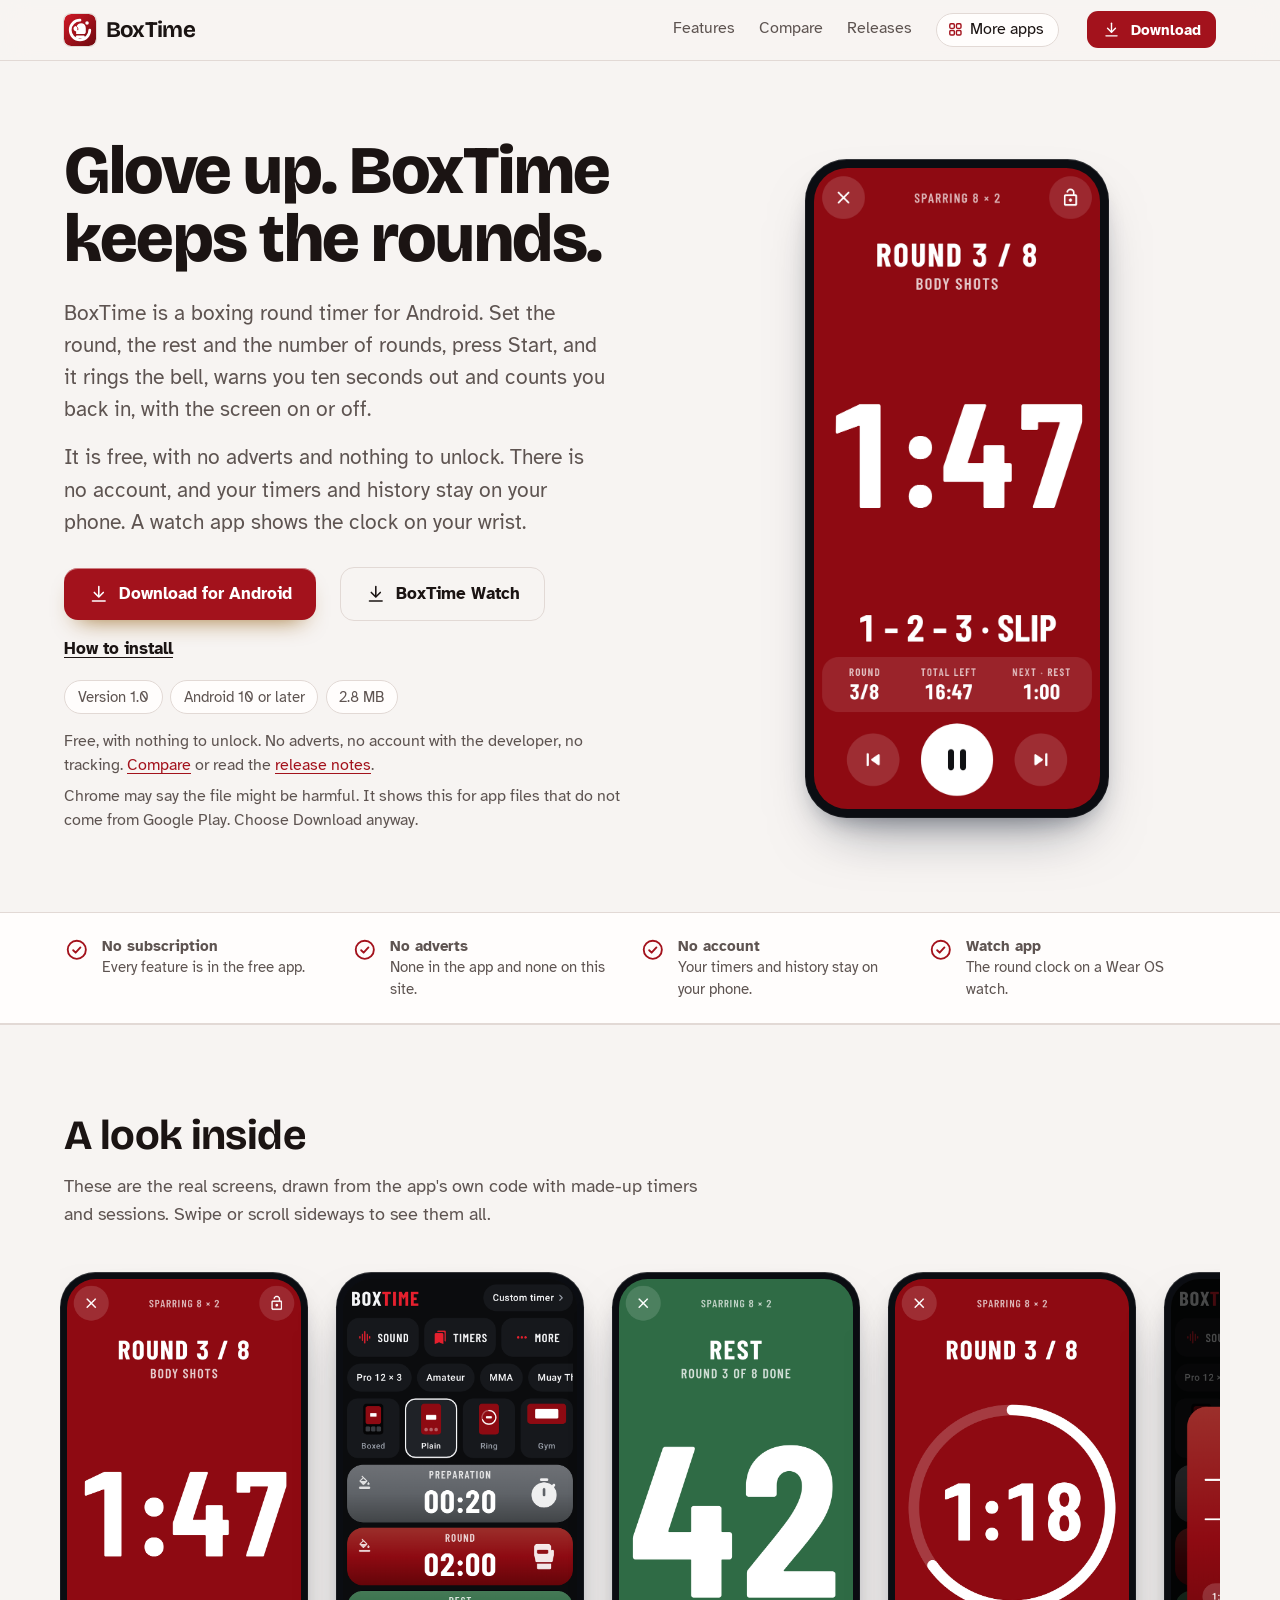
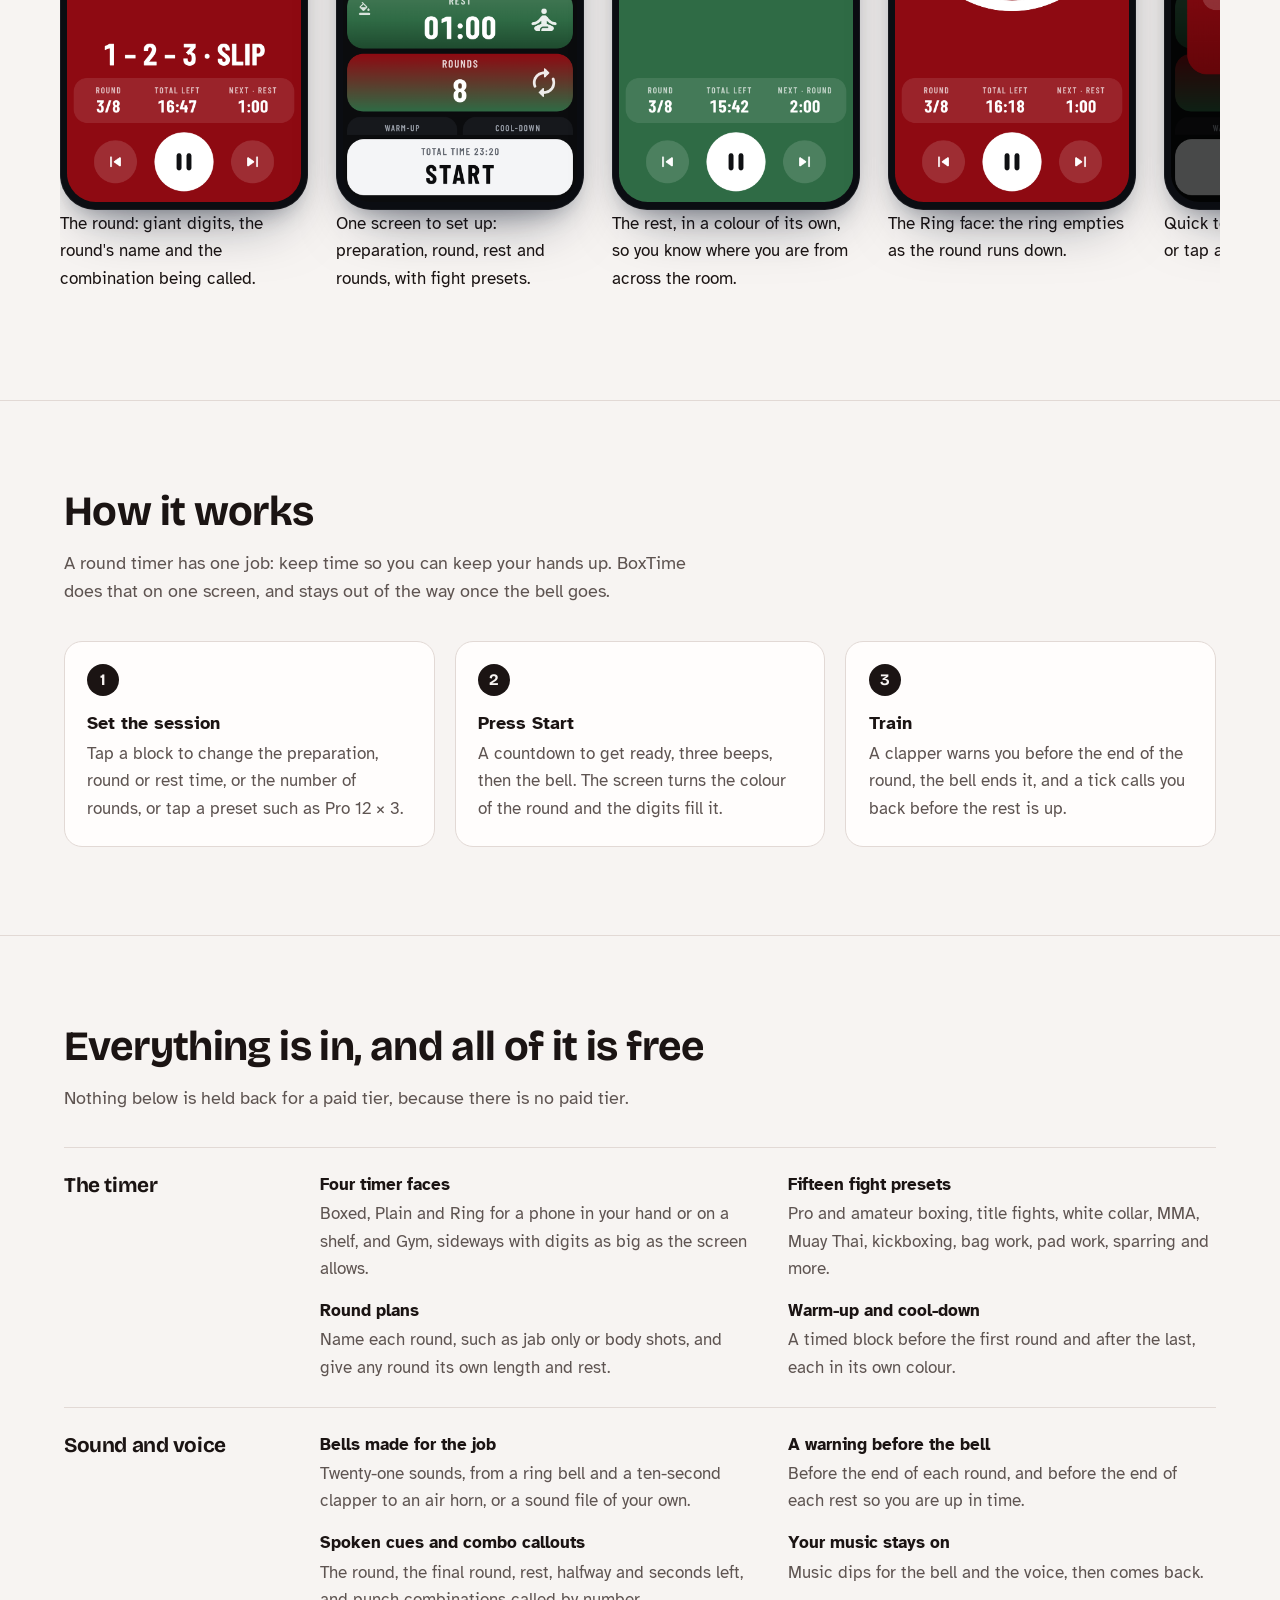
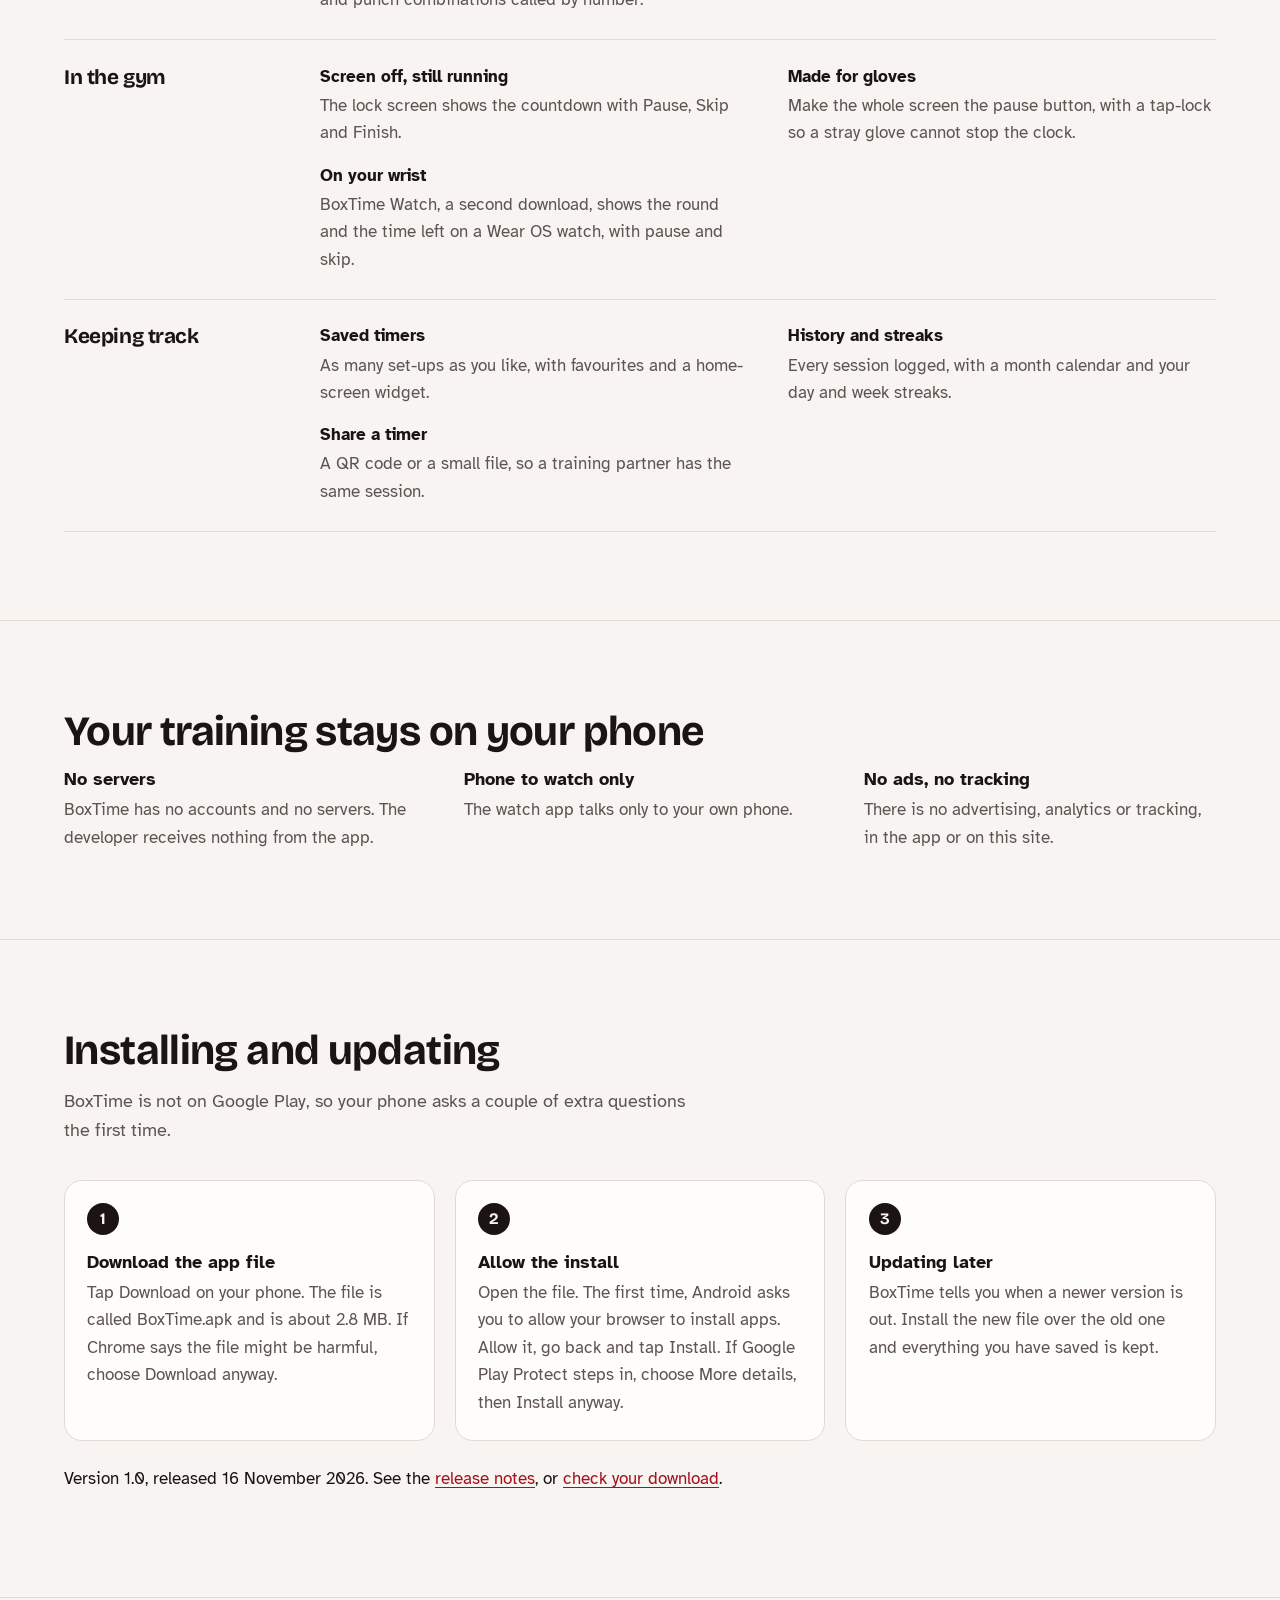
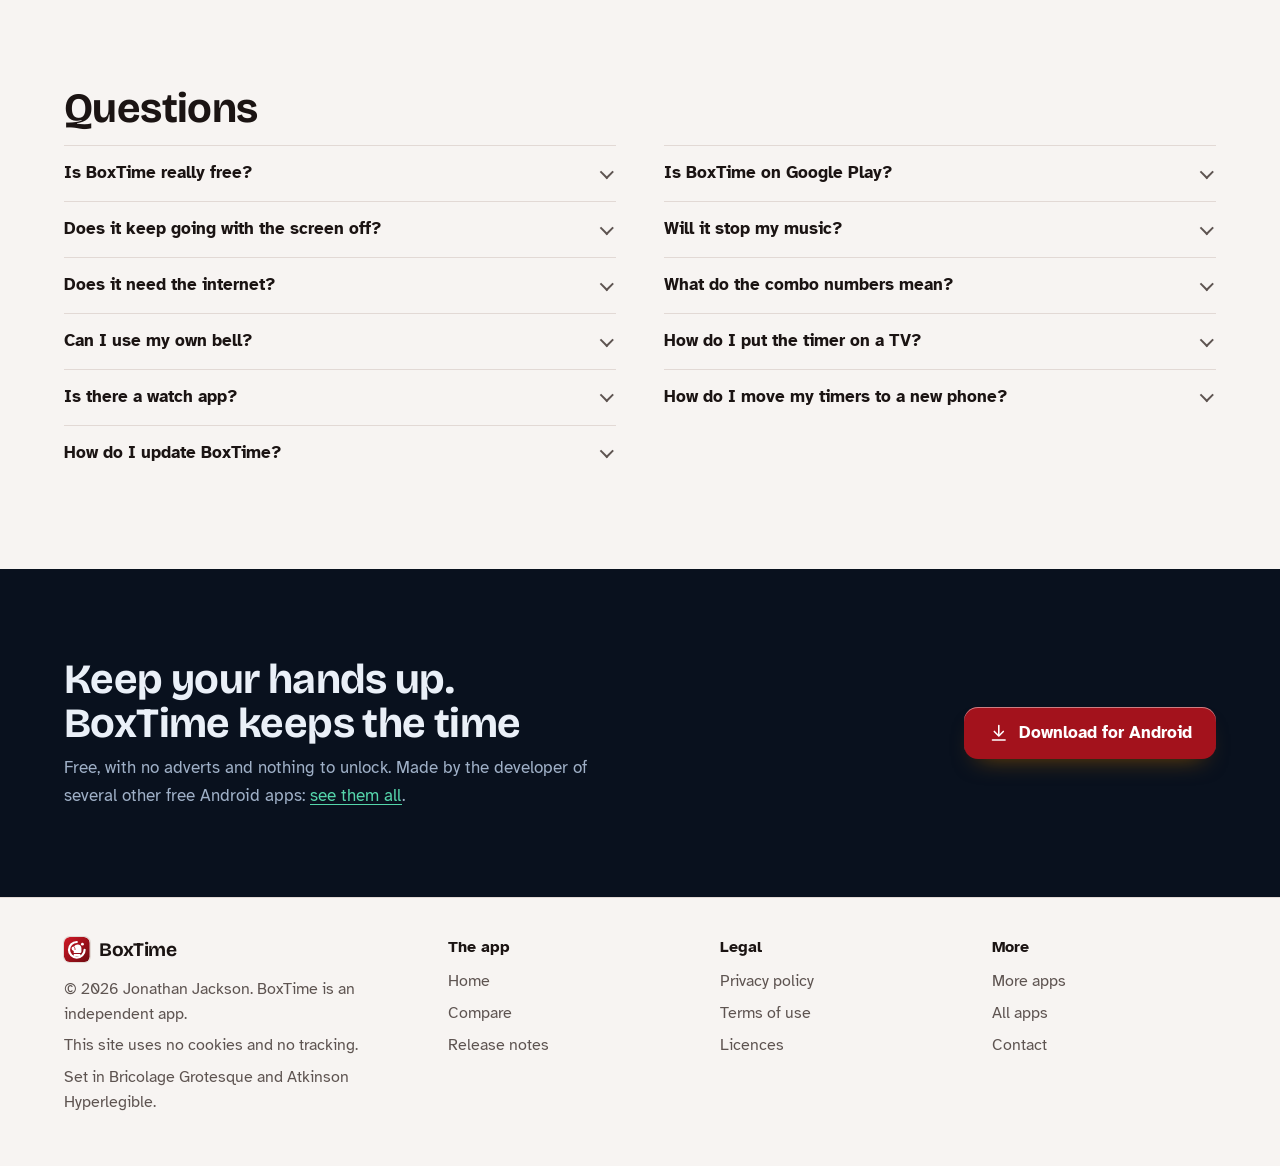
==== commit af3239d3: "BoxTime site on the house layout, with real phone and watch screens and a sourced compare page" ====
--- a/index.html
+++ b/index.html
@@ -3,38 +3,41 @@
 <head>
 <meta charset="utf-8">
 <meta name="viewport" content="width=device-width, initial-scale=1">
-<title>BoxTime: a free boxing round timer for Android</title>
-<meta name="description" content="BoxTime is a boxing round timer for Android with bells, a ten-second warning, spoken cues and combo callouts. It runs with the screen off. Free, no adverts, no accounts.">
+<title>BoxTime: a free boxing round timer for Android, with a watch app</title>
+<meta name="description" content="BoxTime is a free boxing round timer for Android: fight presets, a ring bell and ten-second clapper, spoken cues and combo callouts, four timer faces and a Wear OS watch app. It keeps going with the screen off. No adverts, no account.">
 <meta name="author" content="Jonathan Jackson">
 <link rel="canonical" href="https://customgpter.github.io/boxtime/">
 <meta name="theme-color" content="#f7f4f2" media="(prefers-color-scheme: light)">
-<meta name="theme-color" content="#100c0c" media="(prefers-color-scheme: dark)">
+<meta name="theme-color" content="#0f0c0c" media="(prefers-color-scheme: dark)">
 <meta property="og:type" content="website">
 <meta property="og:site_name" content="BoxTime">
-<meta property="og:title" content="BoxTime: a free boxing round timer for Android">
-<meta property="og:description" content="BoxTime is a boxing round timer for Android with bells, a ten-second warning, spoken cues and combo callouts. It runs with the screen off. Free, no adverts, no accounts.">
+<meta property="og:title" content="BoxTime: a free boxing round timer for Android, with a watch app">
+<meta property="og:description" content="BoxTime is a free boxing round timer for Android: fight presets, a ring bell and ten-second clapper, spoken cues and combo callouts, four timer faces and a Wear OS watch app. It keeps going with the screen off. No adverts, no account.">
 <meta property="og:url" content="https://customgpter.github.io/boxtime/">
 <meta property="og:image" content="https://customgpter.github.io/boxtime/assets/og.png">
 <meta property="og:image:width" content="1200">
 <meta property="og:image:height" content="630">
-<meta property="og:image:alt" content="The BoxTime timer showing round 3 of 8 with 18 seconds left, beside the BoxTime name">
+<meta property="og:image:alt" content="BoxTime&#x27;s round timer in red with 1:47 left and a combination called">
 <meta property="og:locale" content="en_GB">
 <meta name="twitter:card" content="summary_large_image">
-<link rel="icon" href="assets/favicon.svg" type="image/svg+xml">
-<link rel="apple-touch-icon" href="assets/apple-touch-icon.png">
-<link rel="preload" href="assets/fonts/literata-latin-700-normal.woff2" as="font" type="font/woff2" crossorigin>
-<link rel="preload" href="assets/fonts/literata-latin-400-normal.woff2" as="font" type="font/woff2" crossorigin>
-<link rel="stylesheet" href="assets/site.css?v=1">
-<script type="application/ld+json">{"@context":"https://schema.org","@type":"SoftwareApplication","name":"BoxTime","url":"https://customgpter.github.io/boxtime/","description":"BoxTime is an Android round timer for boxing, MMA, Muay Thai and bag work. It rings the bell, warns before the end of the round, speaks the round number and can call punch combinations. It runs with the screen off.","applicationCategory":"HealthApplication","applicationSubCategory":"Boxing round timer","operatingSystem":"Android 10 or later","softwareVersion":"1.0","downloadUrl":"https://github.com/CustomGPTer/boxtime/releases/latest/download/BoxTime.apk","releaseNotes":"https://customgpter.github.io/boxtime/releases.html","offers":{"@type":"Offer","price":"0","priceCurrency":"GBP"},"inLanguage":"en-GB","image":"https://customgpter.github.io/boxtime/assets/og.png","screenshot":["https://customgpter.github.io/boxtime/assets/shots/home.webp","https://customgpter.github.io/boxtime/assets/shots/timer.webp","https://customgpter.github.io/boxtime/assets/shots/ring.webp"],"featureList":["Four timer faces","Fifteen fight presets","Bells made for the job","A warning before the bell","Spoken cues","Combo callouts","Round plans","Warm-up and cool-down","Screen off, still running","Your music stays on","Made for gloves","Saved timers","History and streaks","Share a timer","On a TV, on your wrist","Your colours","Backup to a file","No adverts, no accounts"],"author":{"@type":"Person","name":"Jonathan Jackson"}}</script>
-<script type="application/ld+json">{"@context":"https://schema.org","@type":"WebSite","name":"BoxTime","url":"https://customgpter.github.io/boxtime/","inLanguage":"en-GB"}</script>
-<script type="application/ld+json">{"@context":"https://schema.org","@type":"FAQPage","mainEntity":[{"@type":"Question","name":"Is BoxTime really free?","acceptedAnswer":{"@type":"Answer","text":"Yes. There is no paid version, no subscription and no adverts, and nothing in the app is locked."}},{"@type":"Question","name":"Is BoxTime on Google Play?","acceptedAnswer":{"@type":"Answer","text":"No. BoxTime is a personal project and is downloaded from this site as an Android app file. It needs Android 10 or later, which covers almost every phone sold in recent years."}},{"@type":"Question","name":"Does it keep going with the screen off?","acceptedAnswer":{"@type":"Answer","text":"Yes. The session runs in the background, the bells and voice still play, and the lock screen shows the countdown with Pause, Skip and Finish. By default the screen stays on while a session runs; a switch in Settings lets it sleep."}},{"@type":"Question","name":"Will it stop my music?","acceptedAnswer":{"@type":"Answer","text":"No. By default your music dips for the bell and the voice and then comes back. You can have it pause for a moment instead, or leave it alone so the bells play over the top."}},{"@type":"Question","name":"Does it need the internet?","acceptedAnswer":{"@type":"Answer","text":"No. Everything in a session works offline. BoxTime uses the internet only to check for a newer version when it opens, and the first time you open the QR scanner."}},{"@type":"Question","name":"What do the combo numbers mean?","acceptedAnswer":{"@type":"Answer","text":"1 is the jab, 2 the cross, 3 the lead hook, 4 the rear hook, 5 the lead uppercut and 6 the rear uppercut. Body after a number sends that punch to the body. Lead means your front hand, so the numbers work for either stance."}},{"@type":"Question","name":"Can I use my own bell?","acceptedAnswer":{"@type":"Answer","text":"Yes. In Sound, open any signal, choose Add your own sound and pick an audio file from your phone. It is copied into the app, so it still works if you move or delete the original."}},{"@type":"Question","name":"How do I put the timer on a TV?","acceptedAnswer":{"@type":"Answer","text":"Mirror your phone to the TV, with Smart View on a Samsung phone or with a cable, then start a session. The TV shows its own full-screen clock in the colour of the round or the rest. There is nothing to set up."}},{"@type":"Question","name":"Is there a watch app?","acceptedAnswer":{"@type":"Answer","text":"Yes, for Wear OS watches such as a Galaxy Watch 4 or later. It shows the countdown, buzzes on the bells and has back, pause and skip buttons. It is a separate download, and because it is not on Google Play it is put on the watch over Wi-Fi."}},{"@type":"Question","name":"How do I move my timers to a new phone?","acceptedAnswer":{"@type":"Answer","text":"In Settings, choose Save a backup file. It holds your timers, history and settings in one file. Send it to the new phone, install BoxTime there and choose Restore from a backup file."}},{"@type":"Question","name":"How do I update BoxTime?","acceptedAnswer":{"@type":"Answer","text":"BoxTime tells you when it opens if a newer version is out. Download it from this site and install it over the one you have. Your timers, history and settings are kept."}}]}</script>
+<link rel="icon" href="./assets/favicon.svg" type="image/svg+xml">
+<link rel="apple-touch-icon" href="./assets/apple-touch-icon.png">
+<link rel="preload" href="./assets/fonts/bricolage-grotesque-latin.woff2" as="font" type="font/woff2" crossorigin>
+<link rel="preload" href="./assets/fonts/atkinson-hyperlegible-latin-400-normal.woff2" as="font" type="font/woff2" crossorigin>
+<link rel="stylesheet" href="./assets/site.css?v=1">
+<link rel="stylesheet" href="./assets/house.css?v=1">
+<link rel="stylesheet" href="./assets/apps-list.css?v=1">
+<script src="./assets/apps-list.js?v=1" defer></script>
+<script type="application/ld+json">{"@context":"https://schema.org","@type":"SoftwareApplication","name":"BoxTime","url":"https://customgpter.github.io/boxtime/","description":"BoxTime is a free boxing round timer for Android: fight presets, a ring bell and ten-second clapper, spoken cues and combo callouts, four timer faces and a Wear OS watch app. It keeps going with the screen off. No adverts, no account.","applicationCategory":"SportsApplication","operatingSystem":"Android 10 or later","softwareVersion":"1.0","downloadUrl":"https://github.com/CustomGPTer/boxtime/releases/latest/download/BoxTime.apk","releaseNotes":"https://customgpter.github.io/boxtime/releases.html","offers":{"@type":"Offer","price":"0","priceCurrency":"GBP"},"inLanguage":"en-GB","image":"https://customgpter.github.io/boxtime/assets/og.png","featureList":["Four timer faces","Fifteen fight presets","Round plans","Warm-up and cool-down","Bells made for the job","A warning before the bell","Spoken cues and combo callouts","Your music stays on","Screen off, still running","Made for gloves","On your wrist","Saved timers"],"author":{"@type":"Person","name":"Jonathan Jackson"}}</script>
+<script type="application/ld+json">{"@context":"https://schema.org","@type":"FAQPage","mainEntity":[{"@type":"Question","name":"Is BoxTime really free?","acceptedAnswer":{"@type":"Answer","text":"Yes. There is no paid version, no subscription and no adverts, and nothing in the app is locked. See the comparison."}},{"@type":"Question","name":"Is BoxTime on Google Play?","acceptedAnswer":{"@type":"Answer","text":"No. BoxTime is a personal project and is downloaded from this site as an Android app file. It needs Android 10 or later, which covers almost every phone sold in recent years."}},{"@type":"Question","name":"Does it keep going with the screen off?","acceptedAnswer":{"@type":"Answer","text":"Yes. The session runs in the background, the bells and voice still play, and the lock screen shows the countdown with Pause, Skip and Finish. By default the screen stays on while a session runs; a switch in Settings lets it sleep."}},{"@type":"Question","name":"Will it stop my music?","acceptedAnswer":{"@type":"Answer","text":"No. By default your music dips for the bell and the voice and then comes back. You can have it pause for a moment instead, or leave it alone so the bells play over the top."}},{"@type":"Question","name":"Does it need the internet?","acceptedAnswer":{"@type":"Answer","text":"No. Everything in a session works offline. BoxTime uses the internet only to check for a newer version when it opens, and the first time you open the QR scanner. The detail is in the privacy policy."}},{"@type":"Question","name":"What do the combo numbers mean?","acceptedAnswer":{"@type":"Answer","text":"1 is the jab, 2 the cross, 3 the lead hook, 4 the rear hook, 5 the lead uppercut and 6 the rear uppercut. Body after a number sends that punch to the body. Lead means your front hand, so the numbers work for either stance."}},{"@type":"Question","name":"Can I use my own bell?","acceptedAnswer":{"@type":"Answer","text":"Yes. In Sound, open any signal, choose Add your own sound and pick an audio file from your phone. It is copied into the app, so it still works if you move or delete the original."}},{"@type":"Question","name":"How do I put the timer on a TV?","acceptedAnswer":{"@type":"Answer","text":"Mirror your phone to the TV, with Smart View on a Samsung phone or with a cable, then start a session. The TV shows its own full-screen clock in the colour of the round or the rest. There is nothing to set up."}},{"@type":"Question","name":"Is there a watch app?","acceptedAnswer":{"@type":"Answer","text":"Yes, for Wear OS watches such as a Galaxy Watch 4 or later. It shows the countdown, buzzes on the bells and has back, pause and skip buttons. It is a separate download, and because it is not on Google Play it is put on the watch over Wi-Fi. The steps are in the release notes."}},{"@type":"Question","name":"How do I move my timers to a new phone?","acceptedAnswer":{"@type":"Answer","text":"In Settings, choose Save a backup file. It holds your timers, history and settings in one file. Send it to the new phone, install BoxTime there and choose Restore from a backup file."}},{"@type":"Question","name":"How do I update BoxTime?","acceptedAnswer":{"@type":"Answer","text":"BoxTime tells you when it opens if a newer version is out. Download it from this site and install it over the one you have. Your timers, history and settings are kept."}}]}</script>
 </head>
 <body>
 <a class="skip" href="#main">Skip to content</a>
 <header class="masthead">
 <div class="wrap">
-<a class="brand" href="./" aria-label="BoxTime home"><svg viewBox="0 0 108 108" aria-hidden="true"><defs><linearGradient id="bt-m" x1="0" y1="0" x2="1" y2="1"><stop offset="0" stop-color="#d01826"/><stop offset="1" stop-color="#6e0a10"/></linearGradient></defs><rect width="108" height="108" rx="24" fill="url(#bt-m)"/><g transform="translate(54 54) scale(1.32) translate(-54 -54)"><path d="M54 29a25 25 0 1 0 25 25" fill="none" stroke="#fff" stroke-width="7" stroke-linecap="round"/><circle cx="72" cy="36" r="4.5" fill="#fff"/><g transform="translate(54 56) scale(1.12) translate(-54 -56)"><path fill="#fff" d="M47 66.5h15.5a2 2 0 0 1 2 2v2.2a2 2 0 0 1-2 2H47a2 2 0 0 1-2-2v-2.2a2 2 0 0 1 2-2z"/><path fill="#fff" d="M45.2 63.6V57.5c-3.6-.6-6-3.3-6-6.7 0-3.3 2.6-5.8 5.8-5.8.5 0 1 .1 1.5.2C48.3 41.3 52 38.8 56.5 38.8c6.3 0 10.7 4.7 10.7 10.7v9.3c0 2.7-2.1 4.8-4.8 4.8z"/><path d="M46.3 46.2c1.7 1.3 2.7 3.1 2.7 5.3v2.2" fill="none" stroke="#b3121d" stroke-width="2.2" stroke-linecap="round"/></g></g></svg><span>BoxTime</span></a>
-<nav aria-label="Main"><ul><li><a href="./#features">Features</a></li><li><a href="compare.html">Compare</a></li><li><a href="releases.html">Releases</a></li><li><a class="more-apps" href="more-apps.html"><svg viewBox="0 0 24 24" aria-hidden="true"><rect x="4" y="4" width="6.5" height="6.5" rx="1.6"/><rect x="13.5" y="4" width="6.5" height="6.5" rx="1.6"/><rect x="4" y="13.5" width="6.5" height="6.5" rx="1.6"/><rect x="13.5" y="13.5" width="6.5" height="6.5" rx="1.6"/></svg>More apps</a></li><li><a href="privacy.html">Privacy</a></li><li><a href="terms.html">Terms</a></li><li><a href="licences.html">Licences</a></li></ul></nav>
+<a class="brand" href="./" aria-label="BoxTime home"><svg viewBox="0 0 108 108" aria-hidden="true"><defs><linearGradient id="mapp-bt" x1="0" y1="0" x2="1" y2="1"><stop offset="0" stop-color="#d01826"/><stop offset="1" stop-color="#6e0a10"/></linearGradient></defs><rect width="108" height="108" rx="24" fill="url(#mapp-bt)"/><g transform="translate(54 54) scale(1.32) translate(-54 -54)"><path d="M54 29a25 25 0 1 0 25 25" fill="none" stroke="#fff" stroke-width="7" stroke-linecap="round"/><circle cx="72" cy="36" r="4.5" fill="#fff"/><g transform="translate(54 56) scale(1.12) translate(-54 -56)"><path fill="#fff" d="M47 66.5h15.5a2 2 0 0 1 2 2v2.2a2 2 0 0 1-2 2H47a2 2 0 0 1-2-2v-2.2a2 2 0 0 1 2-2z"/><path fill="#fff" d="M45.2 63.6V57.5c-3.6-.6-6-3.3-6-6.7 0-3.3 2.6-5.8 5.8-5.8.5 0 1 .1 1.5.2C48.3 41.3 52 38.8 56.5 38.8c6.3 0 10.7 4.7 10.7 10.7v9.3c0 2.7-2.1 4.8-4.8 4.8z"/><path d="M46.3 46.2c1.7 1.3 2.7 3.1 2.7 5.3v2.2" fill="none" stroke="#b3121d" stroke-width="2.2" stroke-linecap="round"/></g></g></svg><span>BoxTime</span></a>
+<nav aria-label="Main"><ul><li><a href="./#features">Features</a></li><li><a href="./compare.html">Compare</a></li><li><a href="./releases.html">Releases</a></li><li><a class="more-apps" href="./more-apps.html"><svg class="ico" viewBox="0 0 24 24" aria-hidden="true"><rect x="4" y="4" width="6.5" height="6.5" rx="1.6"/><rect x="13.5" y="4" width="6.5" height="6.5" rx="1.6"/><rect x="4" y="13.5" width="6.5" height="6.5" rx="1.6"/><rect x="13.5" y="13.5" width="6.5" height="6.5" rx="1.6"/></svg>More apps</a></li></ul></nav>
+<a class="button small" href="https://github.com/CustomGPTer/boxtime/releases/latest/download/BoxTime.apk"><svg class="ico" viewBox="0 0 24 24" aria-hidden="true"><path d="M12 4v11"/><path d="M7 10.5l5 5 5-5"/><path d="M5 20h14"/></svg>Download</a>
 </div>
 </header>
 <main id="main">
@@ -42,152 +45,97 @@
 <div class="wrap hero-grid">
 <div class="hero-copy">
 <h1>Glove up. BoxTime keeps the rounds.</h1>
-<p class="lede">BoxTime is a boxing round timer for Android. Set the round, the rest and the number of rounds, press Start, and it rings the bell, warns you ten seconds out and counts you back in, with the screen on or off.</p>
-<p class="lede">It is free, with no adverts and nothing to unlock. There is no account, and your timers and history stay on your phone.</p>
-<p class="get"><a class="button" href="https://github.com/CustomGPTer/boxtime/releases/latest/download/BoxTime.apk">Download for Android</a></p>
-<p class="facts">Free, with nothing to unlock. Android 10 or later. No ads, no accounts. <a href="compare.html">Compare</a> &middot; <a href="releases.html">Release notes</a></p>
+<p class="lede">BoxTime is a boxing round timer for Android. Set the round, the rest and the number of rounds, press Start, and it rings the bell, warns you ten seconds out and counts you back in, with the screen on or off.</p><p class="lede">It is free, with no adverts and nothing to unlock. There is no account, and your timers and history stay on your phone. A watch app shows the clock on your wrist.</p>
+
+<p class="get" id="download"><a class="button" href="https://github.com/CustomGPTer/boxtime/releases/latest/download/BoxTime.apk"><svg class="ico" viewBox="0 0 24 24" aria-hidden="true"><path d="M12 4v11"/><path d="M7 10.5l5 5 5-5"/><path d="M5 20h14"/></svg>Download for Android</a><a class="button quiet" href="https://github.com/CustomGPTer/boxtime/releases/latest/download/BoxTime-Watch.apk"><svg class="ico" viewBox="0 0 24 24" aria-hidden="true"><path d="M12 4v11"/><path d="M7 10.5l5 5 5-5"/><path d="M5 20h14"/></svg>BoxTime Watch</a><a class="aside" href="#install">How to install</a></p>
+<ul class="pills"><li>Version 1.0</li><li>Android 10 or later</li><li>2.8 MB</li></ul>
+<p class="facts">Free, with nothing to unlock. No adverts, no account with the developer, no tracking. <a href="compare.html">Compare</a> or read the <a href="releases.html">release notes</a>.</p>
 <p class="facts">Chrome may say the file might be harmful. It shows this for app files that do not come from Google Play. Choose Download anyway.</p>
 </div>
-<div class="demo" role="img" aria-label="The BoxTime timer during round 3 of 8. A red screen counts down the last seconds of the round and shows the combination being called, 1, 2, 3, slip. At the bell the screen flashes and turns green for the rest. Underneath are the settings for the session: two-minute rounds, a clapper ten seconds before the bell, one-minute rests, eight rounds and combo callouts. The buttons read Sound, Timers and Start."><div class="view"><div class="bar"><span class="dot"></span><span>Sparring 8 &times; 2</span><span class="next">Total left 15:18</span></div><div class="stage"><span class="ph"><span class="ph-a">Round 3 / 8</span><span class="ph-b">Rest</span></span><span class="clock"><span class="reel"><b>12</b><b>11</b><b>10</b><b>9</b><b>8</b><b>7</b><b>6</b><b>5</b><b>4</b><b>3</b><b>2</b><b>1</b><b>8</b><b>7</b><b>6</b><b>5</b><b>4</b><b>3</b><b>2</b><b>1</b></span></span><span class="call"><span class="call-a">1 &ndash; 2 &ndash; 3 &middot; slip</span><span class="call-b">Round 4 next</span></span></div></div><div class="sheet"><ul class="rows"><li class="row" style="--j:0;--c:#8e0a12"><span class="k">Round</span><span class="v">2:00</span><span class="t">Ring bell</span></li><li class="row" style="--j:1;--c:#8e0a12"><span class="k">Warning</span><span class="v">10 seconds before</span><span class="t">Clapper</span></li><li class="row calm" style="--j:2;--c:#2f6b45"><span class="k">Rest</span><span class="v">1:00</span><span class="t">Bell &times; 3</span></li><li class="row calm" style="--j:3;--c:#5f6368"><span class="k">Rounds</span><span class="v">8</span><span class="t">23:20 in all</span></li><li class="row" style="--j:4;--c:#8e0a12"><span class="k">Combos</span><span class="v">Intermediate, steady</span><span class="t">Voice</span></li></ul><div class="acts"><span>Sound</span><span>Timers</span><span class="do">START</span></div></div></div>
+<div class="hero-phone"><div class="phone"><img src="./assets/screens/round.png" alt="The round: giant digits, the round&#x27;s name and the combination being called." width="393" height="852" fetchpriority="high"></div></div>
 </div>
 </div>
+
+<section class="promises" aria-label="In short">
+<div class="wrap"><ul><li><svg class="ico" viewBox="0 0 24 24" aria-hidden="true"><circle cx="12" cy="12" r="8.5"/><path d="M8.6 12.4l2.3 2.3 4.5-4.9"/></svg><span><b>No subscription</b><span>Every feature is in the free app.</span></span></li><li><svg class="ico" viewBox="0 0 24 24" aria-hidden="true"><circle cx="12" cy="12" r="8.5"/><path d="M8.6 12.4l2.3 2.3 4.5-4.9"/></svg><span><b>No adverts</b><span>None in the app and none on this site.</span></span></li><li><svg class="ico" viewBox="0 0 24 24" aria-hidden="true"><circle cx="12" cy="12" r="8.5"/><path d="M8.6 12.4l2.3 2.3 4.5-4.9"/></svg><span><b>No account</b><span>Your timers and history stay on your phone.</span></span></li><li><svg class="ico" viewBox="0 0 24 24" aria-hidden="true"><circle cx="12" cy="12" r="8.5"/><path d="M8.6 12.4l2.3 2.3 4.5-4.9"/></svg><span><b>Watch app</b><span>The round clock on a Wear OS watch.</span></span></li></ul></div>
+</section>
+
+<section id="screens" aria-labelledby="screens-h">
+<div class="wrap">
+<h2 id="screens-h">A look inside</h2>
+<p class="intro">These are the real screens, drawn from the app&#x27;s own code with made-up timers and sessions. Swipe or scroll sideways to see them all.</p>
+<div class="gallery" tabindex="0" role="region" aria-label="Screens from BoxTime"><figure class="shot"><div class="phone"><img src="./assets/screens/round.png" alt="The round: giant digits, the round&#x27;s name and the combination being called." width="393" height="852" loading="eager" decoding="async"></div><figcaption>The round: giant digits, the round&#x27;s name and the combination being called.</figcaption></figure><figure class="shot"><div class="phone"><img src="./assets/screens/home.png" alt="One screen to set up: preparation, round, rest and rounds, with fight presets." width="393" height="852" loading="eager" decoding="async"></div><figcaption>One screen to set up: preparation, round, rest and rounds, with fight presets.</figcaption></figure><figure class="shot"><div class="phone"><img src="./assets/screens/rest.png" alt="The rest, in a colour of its own, so you know where you are from across the room." width="393" height="852" loading="eager" decoding="async"></div><figcaption>The rest, in a colour of its own, so you know where you are from across the room.</figcaption></figure><figure class="shot"><div class="phone"><img src="./assets/screens/ring.png" alt="The Ring face: the ring empties as the round runs down." width="393" height="852" loading="eager" decoding="async"></div><figcaption>The Ring face: the ring empties as the round runs down.</figcaption></figure><figure class="shot"><div class="phone"><img src="./assets/screens/time.png" alt="Quick to change: spin the wheels or tap a ready time." width="393" height="852" loading="eager" decoding="async"></div><figcaption>Quick to change: spin the wheels or tap a ready time.</figcaption></figure><figure class="shot"><div class="phone"><img src="./assets/screens/combos.png" alt="Combo callouts: three levels, three paces, slips and rolls." width="393" height="852" loading="eager" decoding="async"></div><figcaption>Combo callouts: three levels, three paces, slips and rolls.</figcaption></figure><figure class="shot"><div class="phone"><img src="./assets/screens/history.png" alt="History: sessions, rounds, streaks and a month calendar." width="393" height="852" loading="eager" decoding="async"></div><figcaption>History: sessions, rounds, streaks and a month calendar.</figcaption></figure><figure class="shot"><div class="phone"><img src="./assets/screens/watch.png" alt="BoxTime Watch: the round, the rest and the controls on your wrist." width="393" height="852" loading="eager" decoding="async"></div><figcaption>BoxTime Watch: the round, the rest and the controls on your wrist.</figcaption></figure></div>
+</div>
+</section>
 
 <section id="how" aria-labelledby="how-h">
 <div class="wrap">
 <h2 id="how-h">How it works</h2>
 <p class="intro">A round timer has one job: keep time so you can keep your hands up. BoxTime does that on one screen, and stays out of the way once the bell goes.</p>
-<ol class="steps">
-<li><h3>Set the session</h3><p>Tap a block to change the preparation, round or rest time, or the number of rounds. Or tap a preset such as <span class="path">Pro 12 &times; 3</span> and everything is filled in.</p></li>
-<li><h3>Press Start</h3><p>You get a countdown to get ready, three beeps, then the bell. The screen turns the colour of the round and the digits fill it.</p></li>
-<li><h3>Train</h3><p>A clapper warns you before the end of the round, the bell ends it, and a tick calls you back before the rest is up. The session is logged when you finish.</p></li>
-</ol>
-</div>
-</section>
-
-<section id="screens" aria-labelledby="screens-h">
-<div class="wrap">
-<h2 id="screens-h">What it looks like</h2>
-<p class="intro">Big colour blocks, large numbers, and nothing you need to read twice with gloves on.</p>
-<ul class="shots"><li><figure><img src="assets/shots/home.webp" width="540" height="1170" alt="One screen to set up: Preparation, round, rest and rounds, with fight presets along the top."><figcaption><strong>One screen to set up</strong>Preparation, round, rest and rounds, with fight presets along the top.</figcaption></figure></li><li><figure><img src="assets/shots/timer.webp" width="540" height="1170" alt="The round: Giant digits, the round's name and the combination being called."><figcaption><strong>The round</strong>Giant digits, the round's name and the combination being called.</figcaption></figure></li><li><figure><img src="assets/shots/rest.webp" width="540" height="1170" alt="The rest: A different colour, so you know where you are from across the room."><figcaption><strong>The rest</strong>A different colour, so you know where you are from across the room.</figcaption></figure></li><li><figure><img src="assets/shots/ring.webp" width="540" height="1170" alt="Ring face: The ring empties as the round runs down."><figcaption><strong>Ring face</strong>The ring empties as the round runs down.</figcaption></figure></li><li><figure><img src="assets/shots/picker.webp" width="540" height="1170" alt="Quick to change: Spin the wheels or tap a ready time."><figcaption><strong>Quick to change</strong>Spin the wheels or tap a ready time.</figcaption></figure></li><li><figure><img src="assets/shots/history.webp" width="540" height="1170" alt="History: Sessions, rounds, streaks and a month calendar."><figcaption><strong>History</strong>Sessions, rounds, streaks and a month calendar.</figcaption></figure></li></ul>
-<figure class="wide-shot"><img src="assets/shots/gym.webp" width="1040" height="480" alt="The Gym face: the phone turned sideways, with the time left in the round filling the screen" loading="lazy"><figcaption>The Gym face turns the phone sideways so the clock can be read from the other side of the room.</figcaption></figure>
+<ol class="steps"><li><h3>Set the session</h3><p>Tap a block to change the preparation, round or rest time, or the number of rounds, or tap a preset such as Pro 12 &times; 3.</p></li><li><h3>Press Start</h3><p>A countdown to get ready, three beeps, then the bell. The screen turns the colour of the round and the digits fill it.</p></li><li><h3>Train</h3><p>A clapper warns you before the end of the round, the bell ends it, and a tick calls you back before the rest is up.</p></li></ol>
 </div>
 </section>
 
 <section id="features" aria-labelledby="features-h">
 <div class="wrap">
 <h2 id="features-h">Everything is in, and all of it is free</h2>
-<p class="intro">Out of the box it is a plain round timer. The rest is there for when you want it, and stays switched off until you do.</p>
-<dl class="features">
-<div><dt>Four timer faces</dt><dd>Boxed, Plain and Ring for a phone in your hand or on a shelf, and Gym, which turns the phone sideways and makes the digits as big as the screen allows.</dd></div>
-<div><dt>Fifteen fight presets</dt><dd>Pro and amateur boxing, title fights, white collar, MMA, Muay Thai, kickboxing, bag work, pad work, sparring, skipping and Tabata. Tap one and press Start.</dd></div>
-<div><dt>Bells made for the job</dt><dd>Twenty-one sounds, from a ring bell and a ten-second clapper to buzzers, whistles and an air horn. All are made inside the app, and you can add a sound file of your own.</dd></div>
-<div><dt>A warning before the bell</dt><dd>A signal before the end of each round, and another before the end of each rest so you are up in time. Each has its own sound and its own number of seconds.</dd></div>
-<div><dt>Spoken cues</dt><dd>The phone's own voice calls the round number, the final round, rest, halfway and the seconds left. Each line has its own switch.</dd></div>
-<div><dt>Combo callouts</dt><dd>Switch them on and a voice calls punch combinations by number during the round. Three levels, three paces, slips and rolls if you want them, and your own combinations.</dd></div>
-<div><dt>Round plans</dt><dd>Name each round, such as jab only or body shots, and it is shown and spoken at the bell. Any round can have its own length and its own rest.</dd></div>
-<div><dt>Warm-up and cool-down</dt><dd>Add a timed block before the first round and after the last. Each has its own colour on the timer.</dd></div>
-<div><dt>Screen off, still running</dt><dd>The session carries on with the screen off. The lock screen shows the countdown with Pause, Skip and Finish, or keep the screen on for the whole session.</dd></div>
-<div><dt>Your music stays on</dt><dd>Music dips for the bell and the voice, then comes back. It can pause instead, or be left alone.</dd></div>
-<div><dt>Made for gloves</dt><dd>Make the whole screen the pause button, and add a tap-lock so a stray glove cannot stop the clock. Bells can flash the screen and buzz the phone in a loud gym.</dd></div>
-<div><dt>Saved timers</dt><dd>Save as many set-ups as you like under your own names. Star the ones you use most, and start a favourite from a home-screen widget.</dd></div>
-<div><dt>History and streaks</dt><dd>Every session is logged: rounds, time in rounds, a month calendar, and your day and week streaks.</dd></div>
-<div><dt>Share a timer</dt><dd>Show a QR code for a training partner to scan, or send the timer as a small file. Coaches can hand a whole session to the room.</dd></div>
-<div><dt>On a TV, on your wrist</dt><dd>Mirror the phone to a TV and the TV gets its own full-screen clock. A companion app for Wear OS watches shows the countdown and buzzes on the bells.</dd></div>
-<div><dt>Your colours</dt><dd>Six ready themes, or pick any colour for each part of the session, so you can tell round from rest across the room.</dd></div>
-</dl>
-</div>
-</section>
-
-<section id="combos" aria-labelledby="combos-h">
-<div class="wrap"><div class="measure">
-<h2 id="combos-h">Combinations by number</h2>
-<p>Combo callouts use the numbers most coaches call on the pads. They are off until you switch them on, in <span class="path">More</span> then <span class="path">Combo callouts</span>.</p>
-<ul class="punches">
-<li><b>1</b>Jab</li><li><b>2</b>Cross</li><li><b>3</b>Lead hook</li><li><b>4</b>Rear hook</li><li><b>5</b>Lead uppercut</li><li><b>6</b>Rear uppercut</li>
-</ul>
-<p>Beginner keeps to singles, doubles and the 1-2-3. Intermediate adds uppercuts and body shots. Advanced calls longer combinations, with a slip or a roll into a counter. Add your own and BoxTime mixes them in, or calls nothing else.</p>
-</div></div>
-</section>
-
-<section id="permissions" aria-labelledby="permissions-h">
-<div class="wrap">
-<h2 id="permissions-h">What it asks of your phone</h2>
-<p class="intro">BoxTime has no access to your camera, microphone, location, contacts or files, and uses what it does have only for what is listed here.</p>
-<div class="scroll">
-<table>
-<thead><tr><th scope="col">Access</th><th scope="col">What BoxTime does with it</th><th scope="col">What it never does</th></tr></thead>
-<tbody>
-<tr><th scope="row">Notifications</th><td>Shows the countdown and the Pause, Skip and Finish buttons on the lock screen while a session runs. Android asks you to allow this the first time you press Start.</td><td>Send you reminders, offers or anything else.</td></tr>
-<tr><th scope="row">Running in the background</th><td>Keeps the clock, bells and voice going when the screen is off or another app is open, for as long as a session lasts.</td><td>Run when no session is under way.</td></tr>
-<tr><th scope="row">Internet access</th><td>Checks GitHub for a newer version when the app opens. Lets Google's scanner fetch what it needs the first time you scan a QR code.</td><td>Send your timers, your history or anything about you anywhere.</td></tr>
-<tr><th scope="row">Vibration</th><td>Buzzes the phone on the bells, if that switch is on.</td><td>Buzz at any other time.</td></tr>
-</tbody>
-</table>
-</div>
-<p class="after-table">The detail is in the <a href="privacy.html">privacy policy</a>.</p>
+<p class="intro">Nothing below is held back for a paid tier, because there is no paid tier.</p>
+<div class="groups"><div class="group"><h3>The timer</h3><dl><div><dt>Four timer faces</dt><dd>Boxed, Plain and Ring for a phone in your hand or on a shelf, and Gym, sideways with digits as big as the screen allows.</dd></div><div><dt>Fifteen fight presets</dt><dd>Pro and amateur boxing, title fights, white collar, MMA, Muay Thai, kickboxing, bag work, pad work, sparring and more.</dd></div><div><dt>Round plans</dt><dd>Name each round, such as jab only or body shots, and give any round its own length and rest.</dd></div><div><dt>Warm-up and cool-down</dt><dd>A timed block before the first round and after the last, each in its own colour.</dd></div></dl></div><div class="group"><h3>Sound and voice</h3><dl><div><dt>Bells made for the job</dt><dd>Twenty-one sounds, from a ring bell and a ten-second clapper to an air horn, or a sound file of your own.</dd></div><div><dt>A warning before the bell</dt><dd>Before the end of each round, and before the end of each rest so you are up in time.</dd></div><div><dt>Spoken cues and combo callouts</dt><dd>The round, the final round, rest, halfway and seconds left, and punch combinations called by number.</dd></div><div><dt>Your music stays on</dt><dd>Music dips for the bell and the voice, then comes back.</dd></div></dl></div><div class="group"><h3>In the gym</h3><dl><div><dt>Screen off, still running</dt><dd>The lock screen shows the countdown with Pause, Skip and Finish.</dd></div><div><dt>Made for gloves</dt><dd>Make the whole screen the pause button, with a tap-lock so a stray glove cannot stop the clock.</dd></div><div><dt>On your wrist</dt><dd>BoxTime Watch, a second download, shows the round and the time left on a Wear OS watch, with pause and skip.</dd></div></dl></div><div class="group"><h3>Keeping track</h3><dl><div><dt>Saved timers</dt><dd>As many set-ups as you like, with favourites and a home-screen widget.</dd></div><div><dt>History and streaks</dt><dd>Every session logged, with a month calendar and your day and week streaks.</dd></div><div><dt>Share a timer</dt><dd>A QR code or a small file, so a training partner has the same session.</dd></div></dl></div></div>
 </div>
 </section>
 
 <section id="privacy" aria-labelledby="privacy-h">
 <div class="wrap">
-<h2 id="privacy-h">Your training is your business</h2>
-<ul class="plain">
-<li><h3>Nothing is collected</h3><p>Your timers, your history and your streaks are kept on your phone. BoxTime's developer runs no servers and receives nothing.</p></li>
-<li><h3>No accounts, no adverts</h3><p>There is nothing to sign up for and no advertising in the app. This site has no cookies and no tracking.</p></li>
-<li><h3>Works without a signal</h3><p>A session needs no internet at all, so it works the same in a basement gym as it does at home.</p></li>
-</ul>
+<h2 id="privacy-h">Your training stays on your phone</h2>
+<ul class="plain"><li><h3>No servers</h3><p>BoxTime has no accounts and no servers. The developer receives nothing from the app.</p></li><li><h3>Phone to watch only</h3><p>The watch app talks only to your own phone.</p></li><li><h3>No ads, no tracking</h3><p>There is no advertising, analytics or tracking, in the app or on this site.</p></li></ul>
 </div>
 </section>
 
-<section id="free" aria-labelledby="free-h">
+<section id="install" aria-labelledby="install-h">
 <div class="wrap">
-<h2 id="free-h">Free, without the adverts</h2>
-<p class="intro">BoxTime has no paid version and carries no adverts. Going by their makers' own Google Play listings, the best-known boxing timers on Android all contain ads.</p>
-<dl class="features">
-<div><dt>No adverts</dt><dd>Boxing Interval Timer by Brucemax, Boxing Round Interval Timer by Net Income Apps and Boxing Timer by Martin Machata each say on their Google Play listings that they contain ads.</dd></div>
-<div><dt>More than a bell</dt><dd>Combo callouts, a lock-screen countdown, history with streaks, sharing by QR code and a watch companion are not mentioned in any of those three listings.</dd></div>
-<div><dt>Nothing to unlock</dt><dd>Every sound, every timer face and every feature is in the one free app.</dd></div>
-<div><dt>Stays on the phone</dt><dd>BoxTime needs no internet to run a session, and nothing about your training is sent anywhere.</dd></div>
-</dl>
-<p class="more"><a href="compare.html">See the full comparison, with sources</a></p>
+<h2 id="install-h">Installing and updating</h2>
+<p class="intro">BoxTime is not on Google Play, so your phone asks a couple of extra questions the first time.</p>
+<ol class="steps"><li><h3>Download the app file</h3><p>Tap Download on your phone. The file is called BoxTime.apk and is about 2.8 MB. If Chrome says the file might be harmful, choose Download anyway.</p></li><li><h3>Allow the install</h3><p>Open the file. The first time, Android asks you to allow your browser to install apps. Allow it, go back and tap Install. If Google Play Protect steps in, choose More details, then Install anyway.</p></li><li><h3>Updating later</h3><p>BoxTime tells you when a newer version is out. Install the new file over the old one and everything you have saved is kept.</p></li></ol>
+<p class="after-table">Version 1.0, released 16 November 2026. See the <a href="releases.html">release notes</a>, or <a href="releases.html#checking">check your download</a>.</p>
 </div>
 </section>
 
 <section id="questions" aria-labelledby="questions-h">
 <div class="wrap">
 <h2 id="questions-h">Questions</h2>
-<div class="faq">
-<div><h3>Is BoxTime really free?</h3><p>Yes. There is no paid version, no subscription and no adverts, and nothing in the app is locked. <a href="compare.html">See the comparison</a>.</p></div><div><h3>Is BoxTime on Google Play?</h3><p>No. BoxTime is a personal project and is downloaded from this site as an Android app file. It needs Android 10 or later, which covers almost every phone sold in recent years.</p></div><div><h3>Does it keep going with the screen off?</h3><p>Yes. The session runs in the background, the bells and voice still play, and the lock screen shows the countdown with Pause, Skip and Finish. By default the screen stays on while a session runs; a switch in Settings lets it sleep.</p></div><div><h3>Will it stop my music?</h3><p>No. By default your music dips for the bell and the voice and then comes back. You can have it pause for a moment instead, or leave it alone so the bells play over the top.</p></div><div><h3>Does it need the internet?</h3><p>No. Everything in a session works offline. BoxTime uses the internet only to check for a newer version when it opens, and the first time you open the QR scanner. The detail is in the <a href="privacy.html#services">privacy policy</a>.</p></div><div><h3>What do the combo numbers mean?</h3><p>1 is the jab, 2 the cross, 3 the lead hook, 4 the rear hook, 5 the lead uppercut and 6 the rear uppercut. Body after a number sends that punch to the body. Lead means your front hand, so the numbers work for either stance.</p></div><div><h3>Can I use my own bell?</h3><p>Yes. In Sound, open any signal, choose Add your own sound and pick an audio file from your phone. It is copied into the app, so it still works if you move or delete the original.</p></div><div><h3>How do I put the timer on a TV?</h3><p>Mirror your phone to the TV, with Smart View on a Samsung phone or with a cable, then start a session. The TV shows its own full-screen clock in the colour of the round or the rest. There is nothing to set up.</p></div><div><h3>Is there a watch app?</h3><p>Yes, for Wear OS watches such as a Galaxy Watch 4 or later. It shows the countdown, buzzes on the bells and has back, pause and skip buttons. It is a separate download, and because it is not on Google Play it is put on the watch over Wi-Fi. The steps are in the <a href="releases.html#watch">release notes</a>.</p></div><div><h3>How do I move my timers to a new phone?</h3><p>In Settings, choose Save a backup file. It holds your timers, history and settings in one file. Send it to the new phone, install BoxTime there and choose Restore from a backup file.</p></div><div><h3>How do I update BoxTime?</h3><p>BoxTime tells you when it opens if a newer version is out. Download it from this site and install it over the one you have. Your timers, history and settings are kept.</p></div>
-</div>
+<div class="faq"><details><summary>Is BoxTime really free?</summary><p>Yes. There is no paid version, no subscription and no adverts, and nothing in the app is locked. <a href="compare.html">See the comparison</a>.</p></details><details><summary>Is BoxTime on Google Play?</summary><p>No. BoxTime is a personal project and is downloaded from this site as an Android app file. It needs Android 10 or later, which covers almost every phone sold in recent years.</p></details><details><summary>Does it keep going with the screen off?</summary><p>Yes. The session runs in the background, the bells and voice still play, and the lock screen shows the countdown with Pause, Skip and Finish. By default the screen stays on while a session runs; a switch in Settings lets it sleep.</p></details><details><summary>Will it stop my music?</summary><p>No. By default your music dips for the bell and the voice and then comes back. You can have it pause for a moment instead, or leave it alone so the bells play over the top.</p></details><details><summary>Does it need the internet?</summary><p>No. Everything in a session works offline. BoxTime uses the internet only to check for a newer version when it opens, and the first time you open the QR scanner. The detail is in the <a href="privacy.html#services">privacy policy</a>.</p></details><details><summary>What do the combo numbers mean?</summary><p>1 is the jab, 2 the cross, 3 the lead hook, 4 the rear hook, 5 the lead uppercut and 6 the rear uppercut. Body after a number sends that punch to the body. Lead means your front hand, so the numbers work for either stance.</p></details><details><summary>Can I use my own bell?</summary><p>Yes. In Sound, open any signal, choose Add your own sound and pick an audio file from your phone. It is copied into the app, so it still works if you move or delete the original.</p></details><details><summary>How do I put the timer on a TV?</summary><p>Mirror your phone to the TV, with Smart View on a Samsung phone or with a cable, then start a session. The TV shows its own full-screen clock in the colour of the round or the rest. There is nothing to set up.</p></details><details><summary>Is there a watch app?</summary><p>Yes, for Wear OS watches such as a Galaxy Watch 4 or later. It shows the countdown, buzzes on the bells and has back, pause and skip buttons. It is a separate download, and because it is not on Google Play it is put on the watch over Wi-Fi. The steps are in the <a href="releases.html#watch">release notes</a>.</p></details><details><summary>How do I move my timers to a new phone?</summary><p>In Settings, choose Save a backup file. It holds your timers, history and settings in one file. Send it to the new phone, install BoxTime there and choose Restore from a backup file.</p></details><details><summary>How do I update BoxTime?</summary><p>BoxTime tells you when it opens if a newer version is out. Download it from this site and install it over the one you have. Your timers, history and settings are kept.</p></details></div>
 </div>
 </section>
 
-<section id="get" aria-labelledby="get-h">
-<div class="wrap"><div class="measure">
-<h2 id="get-h">Getting BoxTime</h2>
-<p>BoxTime is a personal project and is free, with no paid version. It is downloaded from this site as an Android app file and is not on Google Play. It runs on phones and tablets with Android 10 or later.</p>
-<p class="get"><a class="button" href="https://github.com/CustomGPTer/boxtime/releases/latest/download/BoxTime.apk">Download for Android</a><a class="also" href="releases.html#watch">Watch app</a></p>
-<p>When you download, Chrome may warn that the file might be harmful. It shows this warning for app files that do not come from Google Play; choose Download anyway. If you want to be sure the file is the real one, compare it with the checksum in the <a href="releases.html#checking">release notes</a>.</p>
-<p>Open the downloaded file to install it. The first time, Android asks you to allow your browser to install apps. Google Play Protect may also step in, because BoxTime is an app it has not seen before: choose More details, then Install anyway. To update, install the latest version over the one you have: your timers, history and settings are kept. What changed in each version is in the <a href="releases.html">release notes</a>.</p>
-<p>BoxTime keeps time. It is not a coach and it is not medical advice, so train within your limits and stop if you feel unwell.</p>
-<p>The same developer makes <a href="more-apps.html">other free Android apps</a>. For a question, a problem, or anything about your data, <a href="https://github.com/CustomGPTer/boxtime/issues">open an issue on GitHub</a>.</p>
-</div></div>
+<section class="closing" aria-labelledby="closing-h">
+<div class="wrap">
+<div><h2 id="closing-h">Keep your hands up. BoxTime keeps the time</h2><p>Free, with no adverts and nothing to unlock. Made by the developer of several other free Android apps: <a href="more-apps.html">see them all</a>.</p></div>
+<a class="button" href="https://github.com/CustomGPTer/boxtime/releases/latest/download/BoxTime.apk"><svg class="ico" viewBox="0 0 24 24" aria-hidden="true"><path d="M12 4v11"/><path d="M7 10.5l5 5 5-5"/><path d="M5 20h14"/></svg>Download for Android</a>
+</div>
 </section>
 </main>
 <footer class="colophon">
 <div class="wrap">
 <div>
+<a class="brand" href="./" aria-label="BoxTime home"><svg viewBox="0 0 108 108" aria-hidden="true"><defs><linearGradient id="mapp-bt" x1="0" y1="0" x2="1" y2="1"><stop offset="0" stop-color="#d01826"/><stop offset="1" stop-color="#6e0a10"/></linearGradient></defs><rect width="108" height="108" rx="24" fill="url(#mapp-bt)"/><g transform="translate(54 54) scale(1.32) translate(-54 -54)"><path d="M54 29a25 25 0 1 0 25 25" fill="none" stroke="#fff" stroke-width="7" stroke-linecap="round"/><circle cx="72" cy="36" r="4.5" fill="#fff"/><g transform="translate(54 56) scale(1.12) translate(-54 -56)"><path fill="#fff" d="M47 66.5h15.5a2 2 0 0 1 2 2v2.2a2 2 0 0 1-2 2H47a2 2 0 0 1-2-2v-2.2a2 2 0 0 1 2-2z"/><path fill="#fff" d="M45.2 63.6V57.5c-3.6-.6-6-3.3-6-6.7 0-3.3 2.6-5.8 5.8-5.8.5 0 1 .1 1.5.2C48.3 41.3 52 38.8 56.5 38.8c6.3 0 10.7 4.7 10.7 10.7v9.3c0 2.7-2.1 4.8-4.8 4.8z"/><path d="M46.3 46.2c1.7 1.3 2.7 3.1 2.7 5.3v2.2" fill="none" stroke="#b3121d" stroke-width="2.2" stroke-linecap="round"/></g></g></svg><span>BoxTime</span></a>
 <p>&copy; 2026 Jonathan Jackson. BoxTime is an independent app.</p>
-<p>This site uses no cookies and no tracking. It is set in Literata, Atkinson Hyperlegible and Barlow Condensed.</p>
+<p>This site uses no cookies and no tracking.</p>
+<p>Set in Bricolage Grotesque and Atkinson Hyperlegible.</p>
 </div>
-<nav aria-label="Footer"><ul>
+<nav aria-label="The app"><h2>The app</h2><ul>
 <li><a href="./">Home</a></li>
-<li><a href="compare.html">Compare</a></li>
-<li><a href="releases.html">Release notes</a></li>
-<li><a href="more-apps.html">More apps</a></li>
-<li><a href="privacy.html">Privacy policy</a></li>
-<li><a href="terms.html">Terms of use</a></li>
-<li><a href="licences.html">Licences</a></li>
+<li><a href="./compare.html">Compare</a></li>
+<li><a href="./releases.html">Release notes</a></li>
+
+</ul></nav>
+<nav aria-label="Legal"><h2>Legal</h2><ul>
+<li><a href="./privacy.html">Privacy policy</a></li>
+<li><a href="./terms.html">Terms of use</a></li>
+<li><a href="./licences.html">Licences</a></li>
+</ul></nav>
+<nav aria-label="More"><h2>More</h2><ul>
+<li><a href="./more-apps.html">More apps</a></li>
+<li><a href="https://customgpter.github.io/">All apps</a></li>
 <li><a href="https://github.com/CustomGPTer/boxtime/issues">Contact</a></li>
 </ul></nav>
 </div>
--- a/assets/site.css
+++ b/assets/site.css
@@ -1,259 +1,187 @@
-@font-face{font-family:"Literata";src:url("fonts/literata-latin-400-normal.woff2") format("woff2");font-weight:400;font-style:normal;font-display:swap}
-@font-face{font-family:"Literata";src:url("fonts/literata-latin-400-italic.woff2") format("woff2");font-weight:400;font-style:italic;font-display:swap}
-@font-face{font-family:"Literata";src:url("fonts/literata-latin-700-normal.woff2") format("woff2");font-weight:700;font-style:normal;font-display:swap}
+@font-face{font-family:"Bricolage Grotesque";src:url("fonts/bricolage-grotesque-latin.woff2") format("woff2");font-weight:200 800;font-style:normal;font-display:swap}
 @font-face{font-family:"Atkinson Hyperlegible";src:url("fonts/atkinson-hyperlegible-latin-400-normal.woff2") format("woff2");font-weight:400;font-style:normal;font-display:swap}
 @font-face{font-family:"Atkinson Hyperlegible";src:url("fonts/atkinson-hyperlegible-latin-700-normal.woff2") format("woff2");font-weight:700;font-style:normal;font-display:swap}
-@font-face{font-family:"Barlow Condensed";src:url("fonts/barlow-condensed-latin-700-normal.woff2") format("woff2");font-weight:700;font-style:normal;font-display:swap}
-
+
+/* Daylight page, night-time camera. The lamp colour is kept for the one thing to press and for what the camera has seen. */
 :root{
-  --paper:#f7f4f2; --sheet:#fffdfc; --ink:#1b1413; --soft:#5e5451; --rule:#e2d9d5;
-  --key:#a3121c; --mark:#2f6b45; --label:#ffffff; --label-ink:#241a19;
-  --round:#8e0a12; --rest:#2f6b45; --prep:#5f6368;
-  --serif:"Literata",Georgia,"Times New Roman",serif;
+  --page:#f2f5f9; --panel:#ffffff; --raised:#e8edf3; --ink:#0d1a2b; --soft:#465468; --rule:#d2dae4;
+  --accent:#0a6a55; --accent-ink:#ffffff; --warn:#8a5200; --rec:#d3302f;
+  --lamp:#ffb347; --lamp-ink:#231400; --lamp-text:#8a5200;
+  --night:#09111e; --night-2:#111d30; --night-3:#1a2a43; --night-ink:#eaf0f8; --night-soft:#9fb0c7; --night-rule:#24364f; --iris:#55d6ab;
+  --display:"Bricolage Grotesque","Atkinson Hyperlegible",system-ui,sans-serif;
   --sans:"Atkinson Hyperlegible",system-ui,-apple-system,"Segoe UI",Roboto,sans-serif;
-  --digits:"Barlow Condensed","Arial Narrow",Impact,sans-serif;
+  --mono:ui-monospace,SFMono-Regular,Menlo,Consolas,"Liberation Mono",monospace;
   color-scheme:light dark;
 }
 @media (prefers-color-scheme:dark){
-  :root{--paper:#100c0c; --sheet:#191313; --ink:#f4ecea; --soft:#bbaca8; --rule:#352a2b;
-    --key:#ff9da1; --mark:#86d3a3; --label:#221a1a; --label-ink:#f4ecea}
+  :root{--page:#0a111b; --panel:#111a27; --raised:#182434; --ink:#e9eef5; --soft:#a0aec0; --rule:#243247;
+    --accent:#55d6ab; --accent-ink:#00281d; --warn:#ffb347; --rec:#ff6163; --lamp-text:#ffb347}
 }
 
 *,*::before,*::after{box-sizing:border-box}
-html{-webkit-text-size-adjust:100%;scroll-behavior:smooth}
+html{-webkit-text-size-adjust:100%;scroll-behavior:smooth;scroll-padding-top:5.5rem}
 @media (prefers-reduced-motion:reduce){html{scroll-behavior:auto}}
-body{margin:0;background:var(--paper);color:var(--ink);font:400 1.125rem/1.68 var(--serif);text-rendering:optimizeLegibility}
+body{margin:0;background:var(--page);color:var(--ink);font:400 1.0625rem/1.62 var(--sans);text-rendering:optimizeLegibility;-webkit-font-smoothing:antialiased}
 img,svg{max-width:100%;display:block}
-a{color:var(--key);text-decoration-thickness:.06em;text-underline-offset:.18em}
-a:hover{text-decoration-thickness:.12em}
-:focus-visible{outline:3px solid var(--mark);outline-offset:3px;border-radius:2px}
-code{font:.9em/1 ui-monospace,SFMono-Regular,Menlo,Consolas,monospace;overflow-wrap:anywhere}
-.skip{position:absolute;left:-999px;top:0;background:var(--ink);color:var(--paper);padding:.6rem 1rem;z-index:10}
-.skip:focus{left:.5rem;top:.5rem}
-
-.wrap{width:min(70rem,100% - 2.5rem);margin-inline:auto}
-.measure{max-width:43rem}
+a{color:var(--accent);text-decoration-thickness:.07em;text-underline-offset:.2em}
+a:hover{text-decoration-thickness:.13em}
+:focus-visible{outline:3px solid var(--lamp);outline-offset:3px;border-radius:6px}
+code{font:.9em/1 var(--mono);overflow-wrap:anywhere}
+h1,h2,h3{font-family:var(--display);font-weight:700;letter-spacing:-.015em;line-height:1.08;margin:0;text-wrap:balance}
+p{margin:0 0 1rem}
+.skip{position:absolute;left:-999px;top:0;background:var(--ink);color:var(--page);padding:.6rem 1rem;z-index:30;border-radius:0 0 8px 0}
+.skip:focus{left:0}
+.sr{position:absolute;width:1px;height:1px;overflow:hidden;clip-path:inset(50%);white-space:nowrap}
+.wrap{width:min(72rem,100% - 2.5rem);margin-inline:auto}
+.measure{max-width:44rem}
+.ico{width:1.25em;height:1.25em;flex:none;fill:none;stroke:currentColor;stroke-width:1.75;stroke-linecap:round;stroke-linejoin:round}
 
 /* ---------- masthead */
-.masthead{border-bottom:1px solid var(--rule)}
-.masthead .wrap{display:flex;flex-wrap:wrap;align-items:center;justify-content:space-between;gap:.5rem 2rem;padding-block:1rem}
-.brand{display:inline-flex;align-items:center;gap:.6rem;font:700 1.3rem/1 var(--serif);color:var(--ink);text-decoration:none;letter-spacing:-.01em}
-.brand svg{width:1.75rem;height:1.75rem;flex:none}
-.masthead nav ul{display:flex;flex-wrap:wrap;gap:.25rem 1.5rem;list-style:none;margin:0;padding:0;font:400 1rem/1.4 var(--sans)}
-.masthead nav a{color:var(--ink);text-decoration:none;padding-block:.35rem;display:inline-block}
-.masthead nav a:hover,.masthead nav a[aria-current="page"]{text-decoration:underline;text-decoration-color:var(--mark);text-decoration-thickness:.14em;text-underline-offset:.4em}
+.masthead{position:sticky;top:0;z-index:20;background:color-mix(in srgb,var(--page) 88%,transparent);-webkit-backdrop-filter:blur(14px) saturate(1.3);backdrop-filter:blur(14px) saturate(1.3);border-bottom:1px solid var(--rule)}
+.masthead .wrap{display:flex;flex-wrap:wrap;align-items:center;gap:.35rem 1.75rem;padding-block:.7rem}
+.brand{display:inline-flex;align-items:center;gap:.6rem;font:700 1.4rem/1 var(--display);letter-spacing:-.03em;color:var(--ink);text-decoration:none;margin-right:auto}
+.brand svg{width:2rem;height:2rem;flex:none;border-radius:.5rem;box-shadow:0 0 0 1px var(--rule)}
+.masthead nav ul{display:flex;flex-wrap:wrap;align-items:center;gap:.15rem 1.5rem;list-style:none;margin:0;padding:0;font-size:1rem;line-height:1.3}
+.masthead nav a{display:inline-flex;align-items:center;gap:.4rem;color:var(--soft);text-decoration:none;padding-block:.45rem;border-bottom:2px solid transparent}
+.masthead nav a:hover{color:var(--ink)}
+.masthead nav a[aria-current="page"]{color:var(--ink);border-bottom-color:var(--lamp)}
+.masthead nav a.more-apps{color:var(--ink);border:1px solid var(--rule);border-radius:999px;padding:.34rem .85rem .34rem .65rem;background:var(--panel)}
+.masthead nav a.more-apps .ico{width:1.05em;height:1.05em;color:var(--accent);stroke-width:2}
+.masthead nav a.more-apps:hover,.masthead nav a.more-apps[aria-current="page"]{border-color:var(--accent)}
+.button{display:inline-flex;align-items:center;gap:.6rem;background:var(--lamp);color:var(--lamp-ink);font:700 1.08rem/1.2 var(--sans);text-decoration:none;padding:.95rem 1.5rem;border-radius:14px;box-shadow:0 1px 0 rgba(255,255,255,.45) inset,0 12px 24px -14px rgba(138,82,0,.9)}
+.button:hover{background:#ffc56e}
+.button:active{transform:translateY(1px)}
+.button.small{font-size:.95rem;padding:.55rem .95rem;border-radius:11px;box-shadow:none}
+.button.quiet{background:none;box-shadow:none;border:1px solid var(--rule);color:var(--ink)}
+.button.quiet:hover{border-color:var(--ink);background:none}
+@media (max-width:52rem){
+  .masthead nav{order:3;flex:1 0 100%}
+  .masthead nav ul{gap:.1rem .85rem;font-size:.95rem}
+  .masthead nav .wide{display:none}
+}
+@media (max-width:24rem){.masthead nav a.more-apps .ico{display:none}.masthead nav a.more-apps{padding-inline:.7rem}}
 
 /* ---------- hero */
-.hero{padding-block:clamp(2.5rem,7vw,5.5rem) 0}
-.hero-grid{display:grid;gap:clamp(2rem,5vw,4rem);align-items:end}
-@media (min-width:60rem){.hero-grid{grid-template-columns:minmax(0,5fr) minmax(0,6fr)}}
-.hero-copy{padding-bottom:clamp(1rem,4vw,3.5rem)}
-h1{font:700 clamp(2.5rem,6.2vw,4.1rem)/1.06 var(--serif);letter-spacing:-.022em;margin:0 0 1.4rem;text-wrap:balance}
-.lede{font-size:clamp(1.15rem,2.1vw,1.32rem);line-height:1.58;color:var(--soft);margin:0 0 1.4rem;max-width:33rem}
-.facts{font:400 1rem/1.5 var(--sans);color:var(--soft);margin:0}
-
-/* the demo: the one place the page shows off */
-.demo{font:400 clamp(.82rem,1.5vw,1rem)/1.3 var(--sans);width:100%;max-width:29rem;margin-inline:auto;border:1px solid var(--rule);border-bottom:0;border-radius:1.5em 1.5em 0 0;background:var(--sheet);overflow:hidden}
-@media (min-width:60rem){.demo{margin-inline:auto 0}}
-.view{position:relative;padding:.9em .9em 2.3em}
-.bar{display:flex;align-items:center;gap:.6em;color:var(--soft);white-space:nowrap;padding:.1em .2em .75em;font-weight:700}
-.bar .dot{width:.7em;height:.7em;border-radius:50%;background:var(--key);flex:none}
-.bar .next{margin-left:auto;background:color-mix(in srgb,var(--key) 14%,transparent);color:var(--key);border-radius:2em;padding:.38em 1.05em}
-.stage{position:relative;aspect-ratio:16/10.5;border-radius:1.1em;overflow:hidden;background:var(--round);color:#fff;display:grid;grid-template-rows:auto 1fr auto;justify-items:center;align-items:center;text-align:center;padding:1em .8em .9em;font-family:var(--digits);font-weight:700;text-transform:uppercase}
-.stage::before{content:"";position:absolute;inset:0;background:linear-gradient(180deg,rgba(255,255,255,.10),transparent 38%,rgba(0,0,0,.20));pointer-events:none}
-.stage::after{content:"";position:absolute;inset:0;background:#fff;opacity:0;pointer-events:none}
-.ph{position:relative;display:grid;font-size:1.9em;line-height:1;letter-spacing:.07em}
-.ph span{grid-area:1/1}
-.ph .ph-b{opacity:0}
-.clock{position:relative;display:block;height:1em;overflow:hidden;font-size:9.4em;line-height:1;font-feature-settings:"tnum"}
-.reel{display:block}
-.reel b{display:block;height:1em}
-.call{position:relative;display:grid;font-size:1.5em;line-height:1;letter-spacing:.05em}
-.call span{grid-area:1/1}
-.call .call-b{opacity:0}
-.sheet{position:relative;border-top:1px solid var(--rule);border-radius:1.3em 1.3em 0 0;margin-top:-1.3em;background:var(--sheet);padding:1.5em .9em 1.1em;box-shadow:0 -.5em 1.4em rgba(0,0,0,.09)}
-.sheet::before{content:"";position:absolute;left:50%;top:.6em;width:2.4em;height:.26em;margin-left:-1.2em;border-radius:1em;background:var(--rule)}
-.rows{list-style:none;margin:0;padding:0}
-.row{display:grid;grid-template-columns:5.6em minmax(0,1fr) auto;align-items:center;gap:.8em;padding:.5em .15em;border-top:1px solid var(--rule)}
-.row:first-child{border-top:0}
-.row .k{color:var(--soft);display:flex;align-items:center;gap:.5em}
-.row .k::before{content:"";width:.62em;height:.62em;border-radius:.2em;background:var(--c,var(--rule));flex:none}
-.row .v{justify-self:start;max-width:100%;font-weight:700;color:var(--ink);white-space:nowrap;overflow:hidden;text-overflow:ellipsis}
-.row .t{font-weight:700;font-size:.8em;letter-spacing:.05em;text-transform:uppercase;border-radius:2em;padding:.3em .8em;color:var(--key);background:color-mix(in srgb,var(--key) 12%,transparent)}
-.row.calm .t{color:var(--mark);background:color-mix(in srgb,var(--mark) 14%,transparent)}
-.acts{display:flex;justify-content:flex-end;align-items:center;gap:1.4em;margin-top:.9em;font-weight:700;color:var(--key)}
-.acts .do{background:var(--key);color:var(--paper);border-radius:2em;padding:.55em 1.5em;letter-spacing:.04em}
+.hero{padding-block:clamp(2.2rem,6vw,4.75rem) clamp(2.5rem,6vw,4.5rem);overflow:hidden}
+.hero-grid{display:grid;gap:clamp(2.25rem,5vw,4rem);align-items:center}
+@media (min-width:62rem){.hero-grid{grid-template-columns:minmax(0,11fr) minmax(0,10fr)}}
+.hero h1{font-size:clamp(2.6rem,6vw,4.25rem);font-weight:800;line-height:1;letter-spacing:-.022em;margin-bottom:1.5rem}
+.lede{font-size:clamp(1.14rem,2vw,1.3rem);line-height:1.55;color:var(--soft);margin:0 0 1rem;max-width:34rem}
+.get{display:flex;flex-wrap:wrap;align-items:center;gap:.9rem 1.5rem;margin:1.8rem 0 1.1rem}
+.get .aside{font-weight:700;color:var(--ink)}
+.facts{font-size:.98rem;line-height:1.5;color:var(--soft);margin:0 0 .5rem;max-width:36rem}
+.pills{display:flex;flex-wrap:wrap;gap:.45rem;list-style:none;margin:0 0 1rem;padding:0;font-size:.95rem}
+.pills li{border:1px solid var(--rule);border-radius:999px;padding:.22rem .8rem;background:var(--panel);color:var(--soft)}
+
+/* the monitor: the camera's view, the day beneath it, and the alert it sends */
+.monitor{position:relative;max-width:36rem;margin-inline:auto;width:100%;padding-bottom:3.1rem}
+@media (min-width:62rem){.monitor{margin-inline:auto 0}}
+.screen{position:relative;background:var(--night);border-radius:22px;padding:.6rem;box-shadow:0 0 0 1px var(--night-rule),0 30px 60px -30px rgba(9,17,30,.75)}
+.cam{position:relative;border-radius:15px;overflow:hidden;aspect-ratio:16/10;background:#0b1626}
+.cam svg{width:100%;height:100%}
+.cam text{font:700 15px var(--sans);fill:#231400}
+.hud{position:absolute;display:inline-flex;align-items:center;gap:.4rem;font:700 .76rem/1 var(--sans);color:var(--night-ink);background:rgba(6,12,22,.62);border-radius:999px;padding:.38rem .65rem;letter-spacing:.01em}
+.hud i{width:.5rem;height:.5rem;border-radius:50%;background:var(--iris)}
+.hud.watching{left:.7rem;top:.7rem}
+.hud.rec{right:.7rem;top:.7rem}
+.hud.rec i{background:#ff5a5c}
+.hud.stamp{left:.7rem;bottom:.7rem;font:400 .74rem/1 var(--mono);border-radius:6px;color:#d5deea}
+.hud.place{right:.7rem;bottom:.7rem;border-radius:6px;font-weight:400;color:#d5deea}
+.day{padding:.85rem .55rem 2rem;color:var(--night-soft);font-size:.8rem;line-height:1.2}
+.day-head{display:flex;justify-content:space-between;margin-bottom:.6rem}
+.day-head b{color:var(--night-ink)}
+.track{position:relative;height:1.5rem;border-radius:7px;background:repeating-linear-gradient(90deg,var(--night-3) 0 1px,transparent 1px calc(100% / 24)),var(--night-2);box-shadow:inset 0 0 0 1px var(--night-rule)}
+.ev{position:absolute;top:3px;bottom:3px;width:max(5px,1.1%);border-radius:3px;background:var(--iris);left:var(--at)}
+.ev.seen{background:var(--lamp)}
+.now{position:absolute;top:-4px;bottom:-4px;left:var(--at);width:2px;background:var(--night-ink);border-radius:2px}
+.hours{display:flex;justify-content:space-between;margin-top:.4rem;font-size:.72rem}
+.alert{position:absolute;right:-.4rem;bottom:0;display:flex;align-items:center;gap:.75rem;width:min(19rem,88%);background:var(--panel);color:var(--ink);border:1px solid var(--rule);border-radius:16px;padding:.65rem .8rem;box-shadow:0 18px 36px -18px rgba(9,17,30,.55)}
+.alert .thumb{flex:none;width:3.1rem;height:3.1rem;border-radius:10px;background:linear-gradient(160deg,#16263d,#0b1626);position:relative;overflow:hidden}
+.alert .thumb::before{content:"";position:absolute;left:50%;bottom:0;width:38%;height:62%;translate:-50% 0;border-radius:40% 40% 0 0;background:#6f86a6}
+.alert .thumb::after{content:"";position:absolute;left:50%;top:14%;width:26%;aspect-ratio:1;translate:-50% 0;border-radius:50%;background:#8ea4c2}
+.alert b{display:block;font-size:.98rem;line-height:1.25}
+.alert span{display:block;font-size:.86rem;color:var(--soft);line-height:1.3}
+.alert .dot{flex:none;width:.6rem;height:.6rem;border-radius:50%;background:var(--lamp);margin-left:auto;box-shadow:0 0 0 4px color-mix(in srgb,var(--lamp) 25%,transparent)}
+@media (max-width:26rem){.alert{right:0}}
 @media (prefers-reduced-motion:no-preference){
-  .row{animation:shelve .6s cubic-bezier(.2,.8,.25,1) both;animation-delay:calc(var(--j) * 60ms + 250ms)}
-  .stage{animation:phase 20s linear infinite}
-  .stage::after{animation:bell 20s linear infinite}
-  .reel{animation:reel 20s steps(20,end) infinite}
-  .ph .ph-a,.call .call-a{animation:in-round 20s linear infinite}
-  .ph .ph-b,.call .call-b{animation:in-rest 20s linear infinite}
-  @keyframes shelve{from{opacity:0;transform:translateY(-1.1rem)}60%{opacity:1}to{opacity:1;transform:none}}
-  @keyframes reel{to{transform:translateY(-20em)}}
-  @keyframes phase{0%,59.4%{background-color:var(--round)}60.4%,99%{background-color:var(--rest)}100%{background-color:var(--round)}}
-  @keyframes bell{0%{opacity:.55}2.5%{opacity:0}59.9%{opacity:0}60%{opacity:.55}62.5%{opacity:0}100%{opacity:0}}
-  @keyframes in-round{0%,59.6%{opacity:1}60%,99.6%{opacity:0}100%{opacity:1}}
-  @keyframes in-rest{0%,59.6%{opacity:0}60%,99.6%{opacity:1}100%{opacity:0}}
-}
-
-/* screens from the app */
-.shots{display:flex;gap:1.25rem;overflow-x:auto;scroll-snap-type:x proximity;list-style:none;margin:0;padding:.25rem .15rem 1rem;scrollbar-width:thin}
-.shots li{flex:0 0 auto;width:min(15rem,62vw);scroll-snap-align:start;margin:0}
-.shots figure{margin:0}
-.shots img{width:100%;height:auto;border-radius:1.5rem;border:1px solid var(--rule);background:#0b0c0e;box-shadow:0 .6rem 1.6rem rgba(0,0,0,.12)}
-.shots figcaption{font:400 .98rem/1.45 var(--sans);color:var(--soft);margin-top:.75rem}
-.shots figcaption strong{color:var(--ink);display:block}
-.wide-shot{margin:2.2rem 0 0;max-width:46rem}
-.wide-shot img{width:100%;height:auto;border-radius:1.1rem;border:1px solid var(--rule);background:#0b0c0e;box-shadow:0 .6rem 1.6rem rgba(0,0,0,.12)}
-.wide-shot figcaption{font:400 .98rem/1.45 var(--sans);color:var(--soft);margin-top:.75rem}
-.punches{list-style:none;margin:0 0 1rem;padding:0;display:grid;grid-template-columns:repeat(2,minmax(0,1fr));gap:.5rem 1.5rem;font:400 1rem/1.4 var(--sans);max-width:30rem}
-.punches li{display:flex;align-items:center;gap:.7rem;margin:0}
-.punches b{font:700 1.15rem/1 var(--digits);width:1.9rem;height:1.9rem;border-radius:50%;background:var(--key);color:var(--paper);display:grid;place-items:center;flex:none}
-.get .also{font:700 1rem/1.5 var(--sans);margin-left:1.2rem;white-space:nowrap}
-@media (max-width:30rem){.get .also{display:block;margin:1rem 0 0}}
+  .cam .spill{animation:vg-in .9s ease-out .25s both}
+  .cam .who{animation:vg-step .9s cubic-bezier(.2,.8,.25,1) .9s both}
+  .cam .mark{animation:vg-lock .45s cubic-bezier(.3,1.4,.5,1) 1.7s both;transform-box:fill-box;transform-origin:center}
+  .hud.rec{animation:vg-in .3s ease-out 2.05s both}
+  .hud.rec i{animation:vg-blink 1.2s steps(2,jump-none) 2.3s 4}
+  .ev.seen,.now{animation:vg-pop .4s cubic-bezier(.3,1.5,.5,1) 2.4s both}
+  .alert{animation:vg-rise .6s cubic-bezier(.2,.8,.25,1) 2.9s both}
+  @keyframes vg-in{from{opacity:0}to{opacity:1}}
+  @keyframes vg-step{from{opacity:0;transform:translateX(18px)}to{opacity:1;transform:none}}
+  @keyframes vg-lock{from{opacity:0;transform:scale(1.12)}to{opacity:1;transform:none}}
+  @keyframes vg-blink{from{opacity:1}to{opacity:.25}}
+  @keyframes vg-pop{from{opacity:0;transform:scaleY(.2)}to{opacity:1;transform:none}}
+  @keyframes vg-rise{from{opacity:0;transform:translateY(14px)}to{opacity:1;transform:none}}
+}
 
 /* ---------- sections */
 section{padding-block:clamp(3rem,7vw,5.5rem)}
 section + section{border-top:1px solid var(--rule)}
-h2{font:700 clamp(1.7rem,3.4vw,2.35rem)/1.15 var(--serif);letter-spacing:-.015em;margin:0 0 1rem;text-wrap:balance}
-h3{font:700 1.08rem/1.35 var(--sans);margin:0 0 .3rem}
-p{margin:0 0 1rem}
-.intro{color:var(--soft);max-width:40rem;margin-bottom:2.2rem}
-
-.steps{list-style:none;counter-reset:s;margin:0;padding:0;display:grid;gap:2rem 3rem}
+h2{font-size:clamp(1.8rem,3.6vw,2.6rem);margin-bottom:.9rem}
+h3{font:700 1.1rem/1.3 var(--sans);letter-spacing:0;margin:0 0 .3rem}
+.intro{color:var(--soft);max-width:40rem;margin-bottom:2.2rem;font-size:1.1rem}
+
+.promises{padding-block:0;border-block:1px solid var(--rule);background:var(--panel)}
+.promises ul{list-style:none;margin:0;padding:0;display:grid;grid-template-columns:repeat(auto-fit,minmax(min(100%,14rem),1fr))}
+.promises li{display:flex;gap:.8rem;align-items:flex-start;padding:1.4rem 1.5rem 1.4rem 0}
+.promises .ico{width:1.6rem;height:1.6rem;color:var(--accent);margin-top:.1rem}
+.promises b{display:block;line-height:1.3}
+.promises span{color:var(--soft);font-size:.96rem;line-height:1.45;display:block}
+.hero + .promises{border-top:1px solid var(--rule)}
+
+.steps{list-style:none;counter-reset:s;margin:0;padding:0;display:grid;gap:1.25rem}
 @media (min-width:52rem){.steps{grid-template-columns:repeat(3,minmax(0,1fr))}}
-.steps li{counter-increment:s;border-top:2px solid var(--ink);padding-top:1rem}
-.steps li::before{content:counter(s);font:700 1rem/1 var(--sans);color:var(--mark);display:block;margin-bottom:.7rem}
+.steps li{counter-increment:s;background:var(--panel);border:1px solid var(--rule);border-radius:18px;padding:1.4rem 1.4rem 1.5rem}
+.steps li::before{content:counter(s);display:grid;place-items:center;width:2rem;height:2rem;border-radius:50%;background:var(--ink);color:var(--page);font:700 1rem/1 var(--display);margin-bottom:1rem}
 .steps p{margin:0;color:var(--soft)}
-.path{font:400 1rem/1.5 var(--sans);background:var(--label);color:var(--label-ink);border:1px solid var(--rule);border-radius:2px;padding:.1rem .45rem;white-space:nowrap}
-
-.features{display:grid;gap:0 3.5rem;margin:0}
-@media (min-width:46rem){.features{grid-template-columns:repeat(2,minmax(0,1fr))}}
-.features div{padding:1.15rem 0;border-top:1px solid var(--rule)}
-.features dt{font:700 1.08rem/1.35 var(--sans)}
-.features dd{margin:.25rem 0 0;color:var(--soft)}
+
+.notices{display:grid;gap:1.25rem}
+@media (min-width:52rem){.notices{grid-template-columns:repeat(2,minmax(0,1fr))}}
+.sense{background:var(--night);color:var(--night-ink);border-radius:20px;padding:1.5rem 1.5rem 1.6rem;box-shadow:0 0 0 1px var(--night-rule)}
+.sense h3{font:700 1.35rem/1.2 var(--display);letter-spacing:-.02em;margin-bottom:.35rem}
+.sense p{color:var(--night-soft);margin-bottom:1.1rem}
+.chips{display:flex;flex-wrap:wrap;gap:.5rem;list-style:none;margin:0;padding:0}
+.chips li{display:inline-flex;align-items:center;gap:.45rem;border:1px solid var(--night-rule);background:var(--night-2);border-radius:10px;padding:.42rem .75rem .42rem .6rem;font-size:.98rem;line-height:1.2}
+.chips .ico{color:var(--lamp)}
+
+.groups{display:grid;gap:0}
+.group{display:grid;gap:.4rem 3rem;padding-block:1.6rem;border-top:1px solid var(--rule)}
+.group:last-child{border-bottom:1px solid var(--rule)}
+@media (min-width:56rem){.group{grid-template-columns:13rem minmax(0,1fr)}}
+.group > h3{font:700 1.3rem/1.2 var(--display);letter-spacing:-.02em;color:var(--ink)}
+.group dl{margin:0;display:grid;gap:1.1rem 2.5rem}
+@media (min-width:40rem){.group dl{grid-template-columns:repeat(2,minmax(0,1fr))}}
+.group dt{font-weight:700;line-height:1.35}
+.group dd{margin:.2rem 0 0;color:var(--soft)}
+
+.setups{display:grid;gap:1.25rem}
+@media (min-width:52rem){.setups{grid-template-columns:repeat(2,minmax(0,1fr))}}
+.setup{background:var(--panel);border:1px solid var(--rule);border-radius:20px;padding:1.5rem}
+.setup h3{font:700 1.35rem/1.2 var(--display);letter-spacing:-.02em;margin-bottom:.9rem}
+.setup .kit{display:flex;align-items:center;gap:.6rem;color:var(--soft);font-size:.95rem;margin-bottom:1rem}
+.setup .kit .ico{width:1.9rem;height:1.9rem;color:var(--ink);stroke-width:1.5}
+.setup .kit .to{width:1.2rem;height:1.2rem;color:var(--soft)}
+.ticks{list-style:none;margin:0;padding:0;display:grid;gap:.5rem}
+.ticks li{position:relative;padding-left:1.7rem;color:var(--soft)}
+.ticks li::before{content:"";position:absolute;left:.15rem;top:.42em;width:.75rem;height:.42rem;border-left:2.5px solid var(--accent);border-bottom:2.5px solid var(--accent);rotate:-45deg}
+
+.modes{list-style:none;margin:0;padding:0;display:grid;gap:1.25rem}
+@media (min-width:52rem){.modes{grid-template-columns:repeat(3,minmax(0,1fr))}}
+.modes li{border-top:3px solid var(--ink);padding-top:1rem}
+.modes p{color:var(--soft);margin:0}
 
 .scroll{overflow-x:auto}
-table{width:100%;border-collapse:collapse;font:400 1rem/1.5 var(--sans)}
+table{width:100%;border-collapse:collapse}
 th,td{text-align:left;vertical-align:top;padding:.85rem 1.2rem .85rem 0;border-top:1px solid var(--rule)}
 thead th{border-top:0;color:var(--soft);font-weight:400;padding-top:0}
 tbody th{font-weight:700;min-width:11rem}
 tr:last-child>*{border-bottom:1px solid var(--rule)}
-
-.plain{list-style:none;margin:0;padding:0;display:grid;gap:1.6rem 3rem}
-@media (min-width:52rem){.plain{grid-template-columns:repeat(3,minmax(0,1fr))}}
-.plain p{color:var(--soft);margin:0}
-
-.faq{display:grid;gap:1.8rem 3.5rem}
-@media (min-width:52rem){.faq{grid-template-columns:repeat(2,minmax(0,1fr))}}
-.faq p{color:var(--soft);margin:0}
-
-/* ---------- document pages */
-.doc{padding-block:clamp(2.5rem,6vw,4.5rem) clamp(3rem,7vw,5rem)}
-.doc h1{font-size:clamp(2.2rem,5vw,3.2rem)}
-.doc .lede{max-width:none}
-.doc h2{font-size:1.5rem;margin-top:2.8rem;scroll-margin-top:1.5rem}
-.doc h3{margin-top:1.6rem}
-.doc ul{padding-left:1.25rem;margin:0 0 1rem}
-.doc li{margin:.4rem 0}
-.contents{font:400 1rem/1.5 var(--sans);border-block:1px solid var(--rule);padding-block:1rem;margin-block:2rem}
-.contents ul{list-style:none;margin:.4rem 0 0;padding:0;columns:2 14rem;column-gap:2rem}
-.contents li{margin:.2rem 0;break-inside:avoid}
-.note{border-left:3px solid var(--mark);padding:.2rem 0 .2rem 1.1rem;color:var(--soft)}
-
-/* ---------- download and release notes */
-.button{display:inline-block;background:var(--key);color:var(--paper);font:700 1.05rem/1.2 var(--sans);text-decoration:none;padding:.9rem 1.5rem;border-radius:3px}
-.button:hover{text-decoration:underline;text-decoration-thickness:.1em;text-underline-offset:.22em}
-.get{margin:1.6rem 0 .9rem}
-.get .facts{margin-top:.9rem}
-.facts + .facts{margin-top:.5rem}
-.lede + .lede{margin-top:-.6rem}
-.more{margin:1.6rem 0 0;font:700 1rem/1.5 var(--sans)}
-.cmp{min-width:56rem;margin:1.4rem 0 1rem}
-.cmp th,.cmp td{padding:.8rem .9rem}
-.cmp thead th{color:var(--ink);font-weight:700;vertical-align:bottom;padding-top:.8rem}
-.cmp small{display:block;font-weight:400;font-size:.82rem;line-height:1.35;color:var(--soft)}
-.cmp tbody th{min-width:13rem;padding-left:0}
-.cmp thead th:first-child{padding-left:0}
-.cmp .ours{background:var(--sheet);box-shadow:inset 1px 0 var(--rule),inset -1px 0 var(--rule)}
-.yes{color:var(--mark);font-weight:700}
-.pay{color:var(--key);font-weight:700}
-.na{color:var(--soft)}
-.kinds td{font-weight:400;min-width:9.5rem}
-.cmp .app{display:none}
-.key{font:400 .95rem/1.55 var(--sans);color:var(--soft);margin:0 0 .6rem}
-@media (max-width:54rem){
-  .cmp{min-width:0}
-  .cmp thead{position:absolute;width:1px;height:1px;overflow:hidden;clip-path:inset(50%)}
-  .cmp tbody,.cmp tr,.cmp th,.cmp td{display:block}
-  .cmp tr{padding:1rem 0;border-top:1px solid var(--rule)}
-  .cmp th,.cmp td{border:0;padding:0}
-  .cmp tbody th{min-width:0;margin-bottom:.55rem}
-  .cmp td{display:grid;grid-template-columns:8.5rem 1fr;gap:.75rem;padding:.22rem 0}
-  .cmp .app{display:block;font-weight:400;color:var(--soft)}
-  .cmp .ours{background:none;box-shadow:none}
-  .cmp .ours .app{color:var(--ink);font-weight:700}
-  .kinds td{grid-template-columns:1fr;gap:0;padding:.35rem 0;min-width:0}
-  .kinds .app{font-weight:700;color:var(--ink)}
-}
-.sum{font-size:.95rem;overflow-wrap:anywhere}
-.release{border-top:1px solid var(--rule);margin-top:2.4rem;padding-top:1.9rem;scroll-margin-top:1rem}
-.doc .release h2{margin-top:0}
-.contents + .release{border-top:0;margin-top:0;padding-top:.4rem}
-.ver{font:700 .86rem/1 var(--sans);letter-spacing:.09em;text-transform:uppercase;color:var(--mark);margin:0 0 .6rem}
-.when{font:400 .98rem/1.5 var(--sans);color:var(--soft);margin:-.35rem 0 .2rem}
-.tag{display:inline-block;background:var(--label);color:var(--label-ink);border:1px solid var(--rule);border-radius:2px;font-weight:700;font-size:.78rem;letter-spacing:.06em;text-transform:uppercase;padding:.05rem .45rem;margin-right:.6rem}
-.doc .release h3{font:700 .8rem/1.3 var(--sans);letter-spacing:.09em;text-transform:uppercase;color:var(--soft);margin:1.25rem 0 .2rem}
-.release ul{margin-bottom:0}
-
-/* ---------- other apps */
-.doc .apps{list-style:none;margin:2.4rem 0 0;padding:0;display:grid;gap:1.4rem}
-.doc .apps li{margin:0}
-@media (min-width:54rem){.apps{grid-template-columns:repeat(2,minmax(0,1fr))}}
-.card{background:var(--sheet);border:1px solid var(--rule);border-radius:6px;padding:1.6rem 1.6rem 1.4rem;display:flex;flex-direction:column}
-.card-head{display:flex;align-items:center;gap:1.1rem;margin-bottom:1rem}
-.card-head svg{width:4rem;height:4rem;flex:none;border-radius:22%}
-.doc .card h2{font-size:1.6rem;margin:0}
-.card .line{font:400 1rem/1.4 var(--sans);color:var(--soft);margin:.15rem 0 0}
-.card > p{color:var(--soft)}
-.card .get{margin:auto 0 .7rem;padding-top:.6rem}
-.card .when{margin:auto 0 .5rem;padding-top:.6rem}
-.card .facts{margin:0}
-.doc .apps + .measure h2{margin-top:3.2rem}
-
-/* ---------- colophon */
-.colophon{border-top:1px solid var(--rule);font:400 .98rem/1.6 var(--sans);color:var(--soft)}
-.colophon .wrap{display:flex;flex-wrap:wrap;justify-content:space-between;gap:1rem 3rem;padding-block:2rem 2.6rem}
-.colophon ul{display:flex;flex-wrap:wrap;gap:.3rem 1.5rem;list-style:none;margin:0;padding:0}
-.colophon p{margin:0}
 .after-table{margin-top:1.5rem}
-
-/* ---------- more apps, and fixes for phones */
-.masthead nav ul{align-items:center}
-.masthead nav a.more-apps{display:inline-flex;align-items:center;gap:.45rem;border:1px solid var(--rule);border-radius:3px;background:var(--sheet);padding:.3rem .7rem .3rem .6rem}
-.masthead nav a.more-apps svg{width:1em;height:1em;flex:none;fill:none;stroke:var(--key);stroke-width:2;stroke-linecap:round;stroke-linejoin:round}
-.masthead nav a.more-apps:hover,.masthead nav a.more-apps[aria-current="page"]{text-decoration:none;border-color:var(--key)}
-/* On a phone the legal pages are reached from the foot of the page, which keeps the header to one line. */
-@media (max-width:40rem){.masthead nav ul{gap:.25rem .75rem;font-size:.95rem}.masthead nav a.more-apps{padding:.28rem .6rem .28rem .5rem;gap:.38rem}.masthead nav li:nth-last-child(-n+3){display:none}}
-@media (max-width:23.5rem){.masthead nav ul{gap:.25rem .65rem}.masthead nav a.more-apps svg{display:none}.masthead nav a.more-apps{padding-inline:.6rem}}
-.doc .mapps{list-style:none;margin:2.4rem 0 0;padding:0;display:grid;gap:1.4rem}
-@media (min-width:50rem){.doc .mapps{grid-template-columns:repeat(2,minmax(0,1fr))}}
-.doc .mapp{margin:0;display:flex;flex-direction:column;background:var(--sheet);border:1px solid var(--rule);border-radius:6px;overflow:hidden}
-.mapp-cover{position:relative;height:6.5rem;background:linear-gradient(135deg,var(--b),var(--b2));overflow:hidden}
-.mapp-cover svg{position:absolute;right:-1.2rem;top:-1.6rem;width:11rem;height:11rem;max-width:none;opacity:.22}
-.mapp-body{display:flex;flex-direction:column;flex:1;padding:0 1.5rem 1.4rem}
-.mapp-icon{width:4.25rem;height:4.25rem;border-radius:1rem;margin-top:-2.1rem;position:relative;box-shadow:0 0 0 4px var(--sheet)}
-.doc .mapp h2{font-size:1.6rem;margin:.9rem 0 .1rem}
-.mapp-kind{font:400 1rem/1.4 var(--sans);color:var(--soft);margin:0 0 .8rem}
-.mapp-say{color:var(--soft);margin:0 0 1.2rem}
-.mapp-go{display:flex;flex-wrap:wrap;align-items:center;gap:.7rem 1.4rem;margin:auto 0 0;font:700 1rem/1.4 var(--sans)}
-.mapp-go .button{font-size:1rem;padding:.75rem 1.15rem}
-.mapp-needs{font:400 .92rem/1.5 var(--sans);color:var(--soft);margin:.9rem 0 0}
-.doc .mapps + .measure h2{margin-top:3.2rem}
-.doc a{overflow-wrap:anywhere}
-.colophon li a{display:inline-block;padding-block:.2rem}
 /* On a phone a table becomes a stack: the row's name, then its cells side by side. */
 @media (max-width:40rem){
   table:not(.cmp),table:not(.cmp) thead,table:not(.cmp) tbody{display:block}
@@ -263,4 +191,106 @@
   table:not(.cmp) th,table:not(.cmp) td{display:block;border:0;padding:0;flex:1 1 0;min-width:0;overflow-wrap:break-word}
   table:not(.cmp) tr>:first-child{flex:0 0 100%;min-width:0}
 }
-/* ---------- end of more apps, and fixes for phones */
+
+.plain{list-style:none;margin:0;padding:0;display:grid;gap:1.6rem 3rem}
+@media (min-width:52rem){.plain{grid-template-columns:repeat(3,minmax(0,1fr))}}
+.plain p{color:var(--soft);margin:0}
+
+.faq{display:grid;gap:0 3rem;align-items:start}
+@media (min-width:56rem){.faq{grid-template-columns:repeat(2,minmax(0,1fr))}}
+.faq details{border-top:1px solid var(--rule);padding:.15rem 0}
+.faq summary{cursor:pointer;list-style:none;display:flex;align-items:flex-start;justify-content:space-between;gap:1rem;font-weight:700;padding:.85rem 0;line-height:1.35}
+.faq summary::-webkit-details-marker{display:none}
+.faq summary::after{content:"";flex:none;width:.6rem;height:.6rem;margin:.3rem .25rem 0 0;border-right:2px solid var(--soft);border-bottom:2px solid var(--soft);rotate:45deg;transition:rotate .15s}
+.faq details[open] summary::after{rotate:-135deg;margin-top:.55rem}
+.faq details p{color:var(--soft);margin:0 0 1.1rem;max-width:36rem}
+@media (prefers-reduced-motion:reduce){.faq summary::after{transition:none}}
+
+.closing{background:var(--night);color:var(--night-ink);border-top:0}
+.closing .wrap{display:grid;gap:1.5rem 3rem;align-items:center}
+@media (min-width:52rem){.closing .wrap{grid-template-columns:minmax(0,1fr) auto}}
+.closing h2{margin-bottom:.5rem}
+.closing p{color:var(--night-soft);margin:0;max-width:36rem}
+.closing a:not(.button){color:var(--iris)}
+section + .closing{border-top:0}
+
+/* ---------- document pages */
+.doc{padding-block:clamp(2.5rem,6vw,4.5rem) clamp(3rem,7vw,5rem)}
+.doc h1{font-size:clamp(2.2rem,5vw,3.2rem);font-weight:800;letter-spacing:-.02em;margin-bottom:1.2rem}
+.doc .lede{max-width:none}
+.doc h2{font-size:1.6rem;margin-top:2.8rem;margin-bottom:.7rem;scroll-margin-top:5.5rem}
+.doc h3{margin-top:1.6rem}
+.doc ul{padding-left:1.25rem;margin:0 0 1rem}
+.doc li{margin:.4rem 0}
+.doc a{overflow-wrap:anywhere}
+.contents{border-block:1px solid var(--rule);padding-block:1rem;margin-block:2rem}
+.contents ul{list-style:none;margin:.4rem 0 0;padding:0;columns:2 14rem;column-gap:2rem}
+.contents li{margin:.2rem 0;break-inside:avoid}
+.note{border-left:3px solid var(--lamp);padding:.2rem 0 .2rem 1.1rem;color:var(--soft)}
+.key{font-size:.95rem;line-height:1.55;color:var(--soft);margin:0 0 .6rem}
+.sum{font-size:.95rem;overflow-wrap:anywhere}
+
+/* ---------- compare */
+.cmp{min-width:44rem;margin:1.4rem 0 1rem}
+.cmp th,.cmp td{padding:.85rem .9rem}
+.cmp thead th{color:var(--ink);font-weight:700;vertical-align:bottom;padding-top:.85rem}
+.cmp small{display:block;font-weight:400;font-size:.84rem;line-height:1.35;color:var(--soft)}
+.cmp tbody th{min-width:13rem;padding-left:0}
+.cmp thead th:first-child{padding-left:0}
+.cmp .ours{background:var(--panel);box-shadow:inset 1px 0 var(--rule),inset -1px 0 var(--rule)}
+.yes{color:var(--accent);font-weight:700}
+.pay{color:var(--lamp-text);font-weight:700}
+.na{color:var(--soft)}
+.cmp .app{display:none}
+@media (max-width:54rem){
+  .cmp{min-width:0}
+  .cmp thead{position:absolute;width:1px;height:1px;overflow:hidden;clip-path:inset(50%)}
+  .cmp tbody,.cmp tr,.cmp th,.cmp td{display:block}
+  .cmp tr{padding:1rem 0;border-top:1px solid var(--rule)}
+  .cmp th,.cmp td{border:0;padding:0}
+  .cmp tbody th{min-width:0;margin-bottom:.55rem}
+  .cmp td{display:grid;grid-template-columns:7.5rem 1fr;gap:.75rem;padding:.22rem 0}
+  .cmp .app{display:block;font-weight:400;color:var(--soft)}
+  .cmp .ours{background:none;box-shadow:none}
+  .cmp .ours .app{color:var(--ink);font-weight:700}
+}
+
+/* ---------- release notes */
+.release{border-top:1px solid var(--rule);margin-top:2.4rem;padding-top:1.9rem;scroll-margin-top:5.5rem}
+.doc .release h2{margin-top:0}
+.contents + .release{border-top:0;margin-top:0;padding-top:.4rem}
+.ver{font-weight:700;font-size:.95rem;color:var(--lamp-text);margin:0 0 .5rem}
+.when{color:var(--soft);margin:-.2rem 0 .2rem}
+.tag{display:inline-block;background:var(--accent);color:var(--accent-ink);border-radius:999px;font-weight:700;font-size:.8rem;padding:.08rem .6rem;margin-right:.6rem}
+.doc .release h3{font-size:1rem;color:var(--ink);margin:1.3rem 0 .2rem}
+.release ul{margin-bottom:0}
+
+/* ---------- more apps */
+.mapps{list-style:none;margin:2.2rem 0 0;padding:0;display:grid;gap:1.4rem}
+@media (min-width:50rem){.mapps{grid-template-columns:repeat(2,minmax(0,1fr))}}
+.doc .mapps{padding-left:0}
+.doc .mapp{margin:0}
+.mapp{display:flex;flex-direction:column;background:var(--panel);border:1px solid var(--rule);border-radius:20px;overflow:hidden}
+.mapp-cover{position:relative;height:6.5rem;background:linear-gradient(135deg,var(--b),var(--b2));overflow:hidden}
+.mapp-cover svg{position:absolute;right:-1.2rem;top:-1.6rem;width:11rem;height:11rem;max-width:none;opacity:.22}
+.mapp-body{display:flex;flex-direction:column;flex:1;padding:0 1.4rem 1.4rem}
+.mapp-icon{width:4.25rem;height:4.25rem;border-radius:1rem;margin-top:-2.1rem;position:relative;box-shadow:0 0 0 4px var(--panel)}
+.mapp h2{font-size:1.6rem;margin:.85rem 0 .1rem}
+.mapp-kind{color:var(--soft);margin:0 0 .7rem}
+.mapp-say{margin:0 0 1.1rem}
+.mapp-go{display:flex;flex-wrap:wrap;align-items:center;gap:.7rem 1.3rem;margin:auto 0 0}
+.mapp-go .button{padding:.75rem 1.15rem;font-size:1rem;border-radius:12px}
+.mapp-site{font-weight:700}
+.mapp-needs{font-size:.9rem;color:var(--soft);margin:.9rem 0 0}
+
+/* ---------- colophon */
+.colophon{border-top:1px solid var(--rule);color:var(--soft);font-size:.98rem;line-height:1.6}
+.colophon .wrap{display:grid;gap:2rem 3rem;padding-block:2.4rem 2.8rem}
+@media (min-width:52rem){.colophon .wrap{grid-template-columns:minmax(0,1.5fr) repeat(3,minmax(0,1fr))}}
+.colophon p{margin:0 0 .4rem;max-width:26rem}
+.colophon .brand{font-size:1.2rem;margin-bottom:.9rem}
+.colophon .brand svg{width:1.6rem;height:1.6rem}
+.colophon h2{font:700 .98rem/1.3 var(--sans);letter-spacing:0;color:var(--ink);margin:0 0 .5rem}
+.colophon ul{list-style:none;margin:0;padding:0}
+.colophon li a{display:inline-block;padding-block:.22rem;color:var(--soft);text-decoration:none}
+.colophon li a:hover{color:var(--ink);text-decoration:underline}
--- a/assets/house.css
+++ b/assets/house.css
@@ -0,0 +1,33 @@
+:root{--page:#f7f4f2;--panel:#fffdfc;--raised:#efe8e4;--ink:#1b1413;--soft:#5e5451;--rule:#e2d9d5;--accent:#a3121c;--accent-ink:#ffffff;--lamp:#a3121c;--lamp-ink:#ffffff;--lamp-text:#a3121c}
+@media (prefers-color-scheme:dark){:root{--page:#0f0c0c;--panel:#181313;--raised:#221b1b;--ink:#f4ecea;--soft:#b3a7a4;--rule:#2f2626;--accent:#ff9da1;--accent-ink:#2a0507;--lamp:#ff9da1;--lamp-ink:#2a0507;--lamp-text:#ff9da1}}
+/* House additions: phone frames, the screens gallery, the lawful-use box and test-build labels. */
+.brand svg{border-radius:22%}
+.hero-phone{display:flex;justify-content:center}
+.phone{position:relative;width:min(100%,19rem);aspect-ratio:393/852;padding:.55rem;border-radius:2.6rem;background:#0b0d12;box-shadow:0 0 0 1px rgba(255,255,255,.06) inset,0 1px 0 rgba(255,255,255,.12) inset,0 30px 60px -28px rgba(10,20,40,.55),0 12px 24px -12px rgba(10,20,40,.35)}
+.phone img{display:block;width:100%;height:100%;object-fit:cover;object-position:top;border-radius:2.1rem;background:#111}
+.gallery{display:flex;gap:clamp(1rem,3vw,1.75rem);overflow-x:auto;scroll-snap-type:x mandatory;padding:.5rem .25rem 1.25rem;margin:1.75rem -.25rem 0;scrollbar-width:thin;overscroll-behavior-x:contain}
+.gallery:focus-visible{outline-offset:6px}
+.shot{flex:0 0 auto;width:min(72vw,15.5rem);margin:0;scroll-snap-align:start}
+.shot .phone{width:100%;border-radius:2.2rem;padding:.45rem}
+.shot .phone img{border-radius:1.8rem}
+.shot .shot figcaption{margin:.85rem .2rem 0;font-size:.98rem;line-height:1.4;color:var(--soft)}
+.gate-scope{margin:0 0 .25rem}
+.law-box{margin:0 0 1rem;padding:.9rem 1rem;max-width:34rem;border:1px solid #e0b450;background:#fff8e6;color:#3d2a00;border-radius:14px}
+.law-box label{display:flex;gap:.65rem;align-items:flex-start;font-weight:700;cursor:pointer;font-size:1.02rem}
+.law-box input{width:1.25rem;height:1.25rem;margin:.12rem 0 0;flex:none;accent-color:#8a5200}
+.law-box p{margin:.5rem 0 0;font-size:.95rem}
+.law-box a{color:#6b4000;font-weight:700}
+.gate-scope a[aria-disabled="true"]{opacity:.45;cursor:not-allowed;pointer-events:none;filter:grayscale(.4);box-shadow:none}
+.law-band{background:var(--raised)}
+.beta-tag{display:inline-block;margin-left:-.9rem;font-size:.72rem;font-weight:700;letter-spacing:.05em;text-transform:uppercase;padding:.3rem .5rem;border-radius:6px;background:#ffe7b3;color:#5c3b00;border:1px solid #e0b450}
+.beta-note{max-width:34rem;padding:.8rem 1rem;border-radius:12px;background:#ffe7b3;color:#3d2a00;border:1px solid #e0b450}
+.mapp-soon{display:inline-block;padding:.85rem 1.3rem;border:1px dashed var(--rule);border-radius:14px;color:var(--soft);font-weight:700}
+code.sum{word-break:break-all}
+@media (prefers-color-scheme:dark){
+  .law-box,.beta-note{background:#2a2108;color:#ffe9b8;border-color:#7a5c14}
+  .law-box a{color:#ffd27a}
+  .law-box input{accent-color:#ffb347}
+  .beta-tag{background:#4a3500;color:#ffe2a3;border-color:#8a6a1c}
+  .phone{box-shadow:0 0 0 1px rgba(255,255,255,.1) inset,0 30px 60px -28px rgba(0,0,0,.8)}
+}
+@media (max-width:40rem){.hero-phone .phone{width:min(78%,17rem)}}
--- a/assets/apps-list.css
+++ b/assets/apps-list.css
@@ -0,0 +1,42 @@
+/* The full app list on More apps pages and the hub. Works alongside each site's own card styles. */
+.mapps-jump{margin:1.8rem 0 0}
+.mapps-jump ul{list-style:none;margin:0;padding:0;display:flex;flex-wrap:wrap;gap:.5rem}
+.mapps-jump a{display:inline-block;padding:.45rem .85rem;border:1px solid var(--rule,#d2dae4);border-radius:999px;font-size:.95rem;font-weight:700;text-decoration:none;color:inherit;background:var(--panel,#fff)}
+.mapps-jump a:hover,.mapps-jump a:focus-visible{border-color:currentColor}
+.mapps-group{margin:2.6rem 0 0;scroll-margin-top:5rem}
+.mapps-cat{font-size:1.45rem;margin:0;padding:0 0 .6rem;border-bottom:1px solid var(--rule,#d2dae4)}
+.mapps-group .mapps{margin-top:1.4rem}
+.mapp h3{font-size:1.5rem;line-height:1.2;margin:.85rem 0 .1rem;display:flex;flex-wrap:wrap;align-items:center;gap:.5rem}
+.mapp-badge{display:inline-block;font-size:.75rem;font-weight:700;letter-spacing:.04em;text-transform:uppercase;line-height:1;padding:.35rem .55rem;border-radius:6px;vertical-align:middle}
+.mapp-badge.beta{background:#ffe7b3;color:#5c3b00;border:1px solid #e0b450}
+.mapp-badge.here{background:transparent;color:var(--soft,#465468);border:1px solid var(--rule,#d2dae4)}
+.mapp-soon{display:inline-block;padding:.7rem 1.1rem;border:1px dashed var(--rule,#b9c4d1);border-radius:12px;color:var(--soft,#465468);font-weight:700}
+.mapp-go .button.ghost{background:transparent;color:inherit;border:2px solid currentColor;box-shadow:none}
+.mapp-also{font-size:.9rem;color:var(--soft,#465468);margin:.6rem 0 0}
+.mapp-law{margin:0 0 1rem;padding:.8rem .9rem;border:1px solid #e0b450;background:#fff8e6;color:#3d2a00;border-radius:12px;font-size:.95rem}
+.mapp-law label{display:flex;gap:.6rem;align-items:flex-start;font-weight:700;cursor:pointer}
+.mapp-law input{width:1.2rem;height:1.2rem;margin:.1rem 0 0;flex:none;accent-color:#8a5200}
+.mapp-law p{margin:.45rem 0 0}
+.mapp-law a{color:#6b4000;font-weight:700}
+.mapp a[aria-disabled="true"]{opacity:.45;cursor:not-allowed;pointer-events:none;filter:grayscale(.4)}
+@media (prefers-color-scheme:dark){
+  .mapp-badge.beta{background:#4a3500;color:#ffe2a3;border-color:#8a6a1c}
+  .mapp-law{background:#2a2108;color:#ffe9b8;border-color:#7a5c14}
+  .mapp-law a{color:#ffd27a}
+  .mapp-law input{accent-color:#ffb347}
+}
+:where(.mapp a.button){display:inline-flex;align-items:center;gap:.5rem;padding:.75rem 1.15rem;border-radius:12px;background:var(--accent,#1f5fa8);color:var(--accent-ink,#fff);font-weight:700;text-decoration:none;border:2px solid transparent}
+:where(.mapp a.button.ghost){background:transparent;color:inherit;border-color:currentColor}
+:where(.mapps){list-style:none;padding:0;display:grid;gap:1.4rem}
+.gate-scope{margin:0 0 .25rem}
+.law-box{margin:0 0 1rem;padding:.9rem 1rem;max-width:34rem;border:1px solid #e0b450;background:#fff8e6;color:#3d2a00;border-radius:14px}
+.law-box label{display:flex;gap:.65rem;align-items:flex-start;font-weight:700;cursor:pointer;font-size:1.02rem}
+.law-box input{width:1.25rem;height:1.25rem;margin:.12rem 0 0;flex:none;accent-color:#8a5200}
+.law-box p{margin:.5rem 0 0;font-size:.95rem}
+.law-box a{color:#6b4000;font-weight:700}
+.gate-scope a[aria-disabled="true"]{opacity:.45;cursor:not-allowed;pointer-events:none;filter:grayscale(.4);box-shadow:none}
+@media (prefers-color-scheme:dark){
+  .law-box{background:#2a2108;color:#ffe9b8;border-color:#7a5c14}
+  .law-box a{color:#ffd27a}
+  .law-box input{accent-color:#ffb347}
+}
